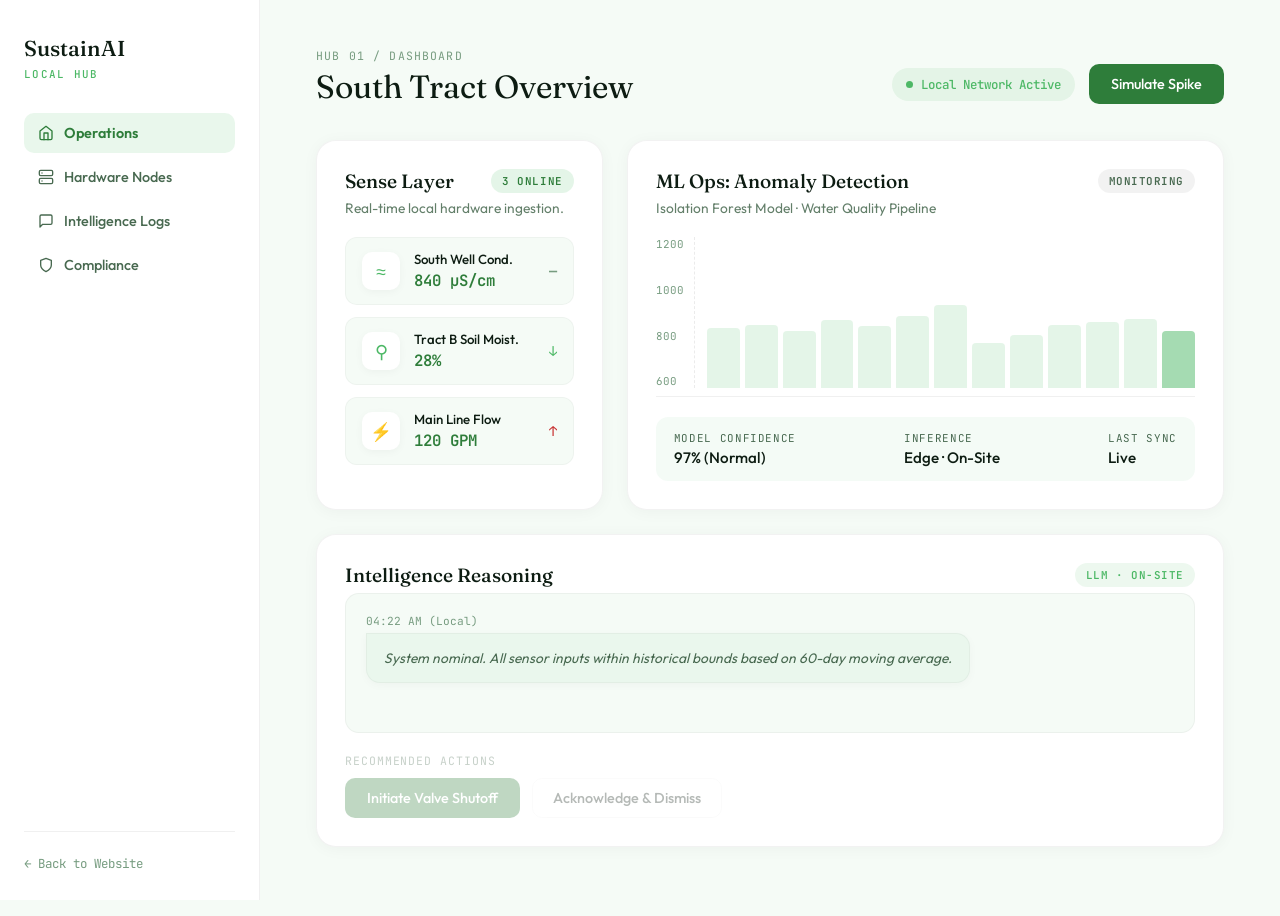
==== demo.html @ edc5fba8 "V2" ====
<!DOCTYPE html>
<html lang="en">
<head>
    <meta charset="UTF-8">
    <meta name="viewport" content="width=device-width, initial-scale=1.0">
    <title>SustainAI | Hub Dashboard Demo</title>
    <meta name="description" content="Interactive product demo of the SustainAI Local Hub — live sensor monitoring, ML anomaly detection, and on-site LLM reasoning.">
    <link rel="preconnect" href="https://fonts.googleapis.com">
    <link href="https://fonts.googleapis.com/css2?family=Fraunces:ital,opsz,wght@0,9..144,300;0,9..144,400;0,9..144,500;0,9..144,600;1,9..144,300;1,9..144,400&family=Outfit:wght@300;400;500;600&family=JetBrains+Mono:wght@400;500&display=swap" rel="stylesheet">
    <!-- DO NOT load styles.css — demo has its own complete stylesheet -->
    <link rel="stylesheet" href="/css/demo.css">
</head>
<body class="demo-body">

    <!-- ─── Fixed Sidebar ───────────────────────────────── -->
    <aside class="sidebar">
        <div class="sidebar-logo">
            SustainAI
            <span>Local Hub</span>
        </div>

        <!-- Use div, NOT nav — styles.css applies position:fixed to nav globally -->
        <div class="side-nav" id="sideNav">
            <a href="#" class="active" data-target="view-operations">
                <svg width="16" height="16" viewBox="0 0 24 24" fill="none" stroke="currentColor" stroke-width="2" stroke-linecap="round" stroke-linejoin="round"><path d="M3 9l9-7 9 7v11a2 2 0 0 1-2 2H5a2 2 0 0 1-2-2z"/><polyline points="9 22 9 12 15 12 15 22"/></svg>
                Operations
            </a>
            <a href="#" data-target="view-hardware">
                <svg width="16" height="16" viewBox="0 0 24 24" fill="none" stroke="currentColor" stroke-width="2" stroke-linecap="round" stroke-linejoin="round"><rect x="2" y="2" width="20" height="8" rx="2"/><rect x="2" y="14" width="20" height="8" rx="2"/><line x1="6" y1="6" x2="6.01" y2="6"/><line x1="6" y1="18" x2="6.01" y2="18"/></svg>
                Hardware Nodes
            </a>
            <a href="#" data-target="view-intelligence">
                <svg width="16" height="16" viewBox="0 0 24 24" fill="none" stroke="currentColor" stroke-width="2" stroke-linecap="round" stroke-linejoin="round"><path d="M21 15a2 2 0 0 1-2 2H7l-4 4V5a2 2 0 0 1 2-2h14a2 2 0 0 1 2 2z"/></svg>
                Intelligence Logs
            </a>
            <a href="#" data-target="view-compliance">
                <svg width="16" height="16" viewBox="0 0 24 24" fill="none" stroke="currentColor" stroke-width="2" stroke-linecap="round" stroke-linejoin="round"><path d="M12 22s8-4 8-10V5l-8-3-8 3v7c0 6 8 10 8 10z"/></svg>
                Compliance
            </a>
        </div>

        <div class="bot-nav">
            <a href="/index.html" class="return-btn">← Back to Website</a>
        </div>
    </aside>

    <!-- ─── Scrollable Main ──────────────────────────────── -->
    <main class="dash-main">

        <!-- ════ VIEW: Operations ════════════════════════ -->
        <div id="view-operations" class="view-panel active">
            <header class="dash-header">
                <div>
                    <div class="breadcrumb">Hub 01 / Dashboard</div>
                    <h1>South Tract Overview</h1>
                </div>
                <div class="header-actions">
                    <div class="net-status">
                        <div class="pulse-dot"></div>
                        Local Network Active
                    </div>
                    <button class="dbtn-primary" id="simAnomalyBtn">Simulate Spike</button>
                </div>
            </header>

            <div class="dash-grid">

                <!-- Sense Layer -->
                <div class="widget">
                    <div class="w-top">
                        <h3>Sense Layer</h3>
                        <div class="dbadge success">3 Online</div>
                    </div>
                    <p class="w-sub">Real-time local hardware ingestion.</p>
                    <div class="sensor-list">
                        <div class="sensor-item">
                            <div class="s-icon">≈</div>
                            <div class="s-info">
                                <div class="s-name">South Well Cond.</div>
                                <div class="s-val" id="cond-val">840 µS/cm</div>
                            </div>
                            <div class="s-trend neutral" id="cond-trend">—</div>
                        </div>
                        <div class="sensor-item">
                            <div class="s-icon">⚲</div>
                            <div class="s-info">
                                <div class="s-name">Tract B Soil Moist.</div>
                                <div class="s-val" id="soil-val">28%</div>
                            </div>
                            <div class="s-trend down">↓</div>
                        </div>
                        <div class="sensor-item">
                            <div class="s-icon">⚡</div>
                            <div class="s-info">
                                <div class="s-name">Main Line Flow</div>
                                <div class="s-val" id="flow-val">120 GPM</div>
                            </div>
                            <div class="s-trend up">↑</div>
                        </div>
                    </div>
                </div>

                <!-- ML Ops -->
                <div class="widget span-2">
                    <div class="w-top">
                        <h3>ML Ops: Anomaly Detection</h3>
                        <div class="dbadge" id="mlStatusBadge">Monitoring</div>
                    </div>
                    <p class="w-sub">Isolation Forest Model · Water Quality Pipeline</p>
                    <div class="chart-container">
                        <div class="chart-y">
                            <span>1200</span><span>1000</span><span>800</span><span>600</span>
                        </div>
                        <div class="chart-bars" id="barChart"></div>
                    </div>
                    <div class="ml-meta">
                        <div class="meta-item">
                            <span>Model Confidence</span>
                            <strong id="mlConf">97% (Normal)</strong>
                        </div>
                        <div class="meta-item">
                            <span>Inference</span>
                            <strong>Edge · On-Site</strong>
                        </div>
                        <div class="meta-item">
                            <span>Last Sync</span>
                            <strong>Live</strong>
                        </div>
                    </div>
                </div>

                <!-- LLM -->
                <div class="widget span-3 llm-widget">
                    <div class="w-top">
                        <h3>Intelligence Reasoning</h3>
                        <div class="dbadge llm-badge">LLM · On-Site</div>
                    </div>
                    <div class="llm-log" id="llmLog">
                        <div class="llm-msg system">
                            <div class="msg-ts">04:22 AM (Local)</div>
                            <div class="msg-body">System nominal. All sensor inputs within historical bounds based on 60-day moving average.</div>
                        </div>
                    </div>
                    <div id="llmActions" style="opacity:0.3;pointer-events:none;transition:opacity 0.4s;">
                        <div style="font-family:'JetBrains Mono',monospace;font-size:0.72rem;color:#486950;margin-bottom:10px;text-transform:uppercase;letter-spacing:0.08em;">Recommended Actions</div>
                        <div style="display:flex;gap:12px;flex-wrap:wrap;">
                            <button class="dbtn-primary" id="actProtocol">Initiate Valve Shutoff</button>
                            <button class="dbtn-secondary" id="actDismiss">Acknowledge &amp; Dismiss</button>
                        </div>
                    </div>
                </div>

            </div>
        </div>


        <!-- ════ VIEW: Hardware Nodes ════════════════════ -->
        <div id="view-hardware" class="view-panel">
            <header class="dash-header">
                <div>
                    <div class="breadcrumb">Hub 01 / Sense Layer</div>
                    <h1>Hardware Nodes</h1>
                </div>
                <div class="header-actions">
                    <div class="net-status"><div class="pulse-dot"></div>Edge Mesh Active</div>
                </div>
            </header>
            <div class="hw-grid">
                <div class="hw-card">
                    <div class="hw-card-top"><span>Node 1A</span><div class="dbadge success">Online</div></div>
                    <div class="hw-card-name">Main Line Flowmeter</div>
                    <div class="hw-card-model">SustainAI xT-900</div>
                    <div class="hw-card-bot"><span>🔋 84%</span><span>Ping: 12 ms</span></div>
                </div>
                <div class="hw-card">
                    <div class="hw-card-top"><span>Node 1B</span><div class="dbadge success">Online</div></div>
                    <div class="hw-card-name">South Well Conductivity</div>
                    <div class="hw-card-model">Generic RS-485 Probe</div>
                    <div class="hw-card-bot"><span>🔌 Wired</span><span>Ping: 14 ms</span></div>
                </div>
                <div class="hw-card">
                    <div class="hw-card-top"><span>Node 2A</span><div class="dbadge success">Online</div></div>
                    <div class="hw-card-name">Tract B Soil Array</div>
                    <div class="hw-card-model">SustainAI M-Series</div>
                    <div class="hw-card-bot"><span>🔋 92%</span><span>Ping: 45 ms</span></div>
                </div>
                <div class="hw-card" style="opacity:0.55;">
                    <div class="hw-card-top"><span>Node 4C</span><div class="dbadge danger">Offline</div></div>
                    <div class="hw-card-name">Tract C Moisture</div>
                    <div class="hw-card-model">SustainAI M-Series</div>
                    <div class="hw-card-bot"><span>🔋 —</span><span>Last: 2h ago</span></div>
                </div>
            </div>
        </div>


        <!-- ════ VIEW: Intelligence Logs ═════════════════ -->
        <div id="view-intelligence" class="view-panel">
            <header class="dash-header">
                <div>
                    <div class="breadcrumb">Hub 01 / AI Reasoning</div>
                    <h1>Intelligence Logs</h1>
                </div>
            </header>
            <div class="log-list">
                <div class="log-item alert">
                    <div>
                        <div class="log-meta">Today · 04:30 AM</div>
                        <div class="log-title" style="color:#c83232;">Conductivity Anomaly Detected</div>
                        <div class="log-desc">Auto-shutoff protocol requested. Pending operator acknowledgment.</div>
                    </div>
                    <button class="dbtn-secondary" style="white-space:nowrap;">View Trace</button>
                </div>
                <div class="log-item resolved">
                    <div>
                        <div class="log-meta">Yesterday · 14:12 PM</div>
                        <div class="log-title">LLM Query — Soil Nitrogen Levels</div>
                        <div class="log-desc">Operator 'J. Carter' requested N-status. Context retrieved in 0.8s.</div>
                    </div>
                    <button class="dbtn-secondary" style="white-space:nowrap;">View Trace</button>
                </div>
                <div class="log-item">
                    <div>
                        <div class="log-meta">Oct 12 · 09:00 AM</div>
                        <div class="log-title">Model Weights Updated</div>
                        <div class="log-desc">Local Isolation Forest retrained on 30 days of site-specific data.</div>
                    </div>
                </div>
            </div>
        </div>


        <!-- ════ VIEW: Compliance ═════════════════════════ -->
        <div id="view-compliance" class="view-panel">
            <header class="dash-header">
                <div>
                    <div class="breadcrumb">Hub 01 / Export</div>
                    <h1>Compliance Reports</h1>
                </div>
                <div class="header-actions">
                    <button class="dbtn-secondary">+ Generate Report</button>
                </div>
            </header>
            <div class="doc-grid">
                <div class="doc-card"><div class="doc-icon">📄</div><div class="doc-name">Water Q1 Audit</div><div class="doc-date">Mar 30, 2025</div></div>
                <div class="doc-card"><div class="doc-icon">📄</div><div class="doc-name">County Soil Log</div><div class="doc-date">Mar 15, 2025</div></div>
                <div class="doc-card"><div class="doc-icon">📄</div><div class="doc-name">Runoff Event Mar-12</div><div class="doc-date">Mar 13, 2025</div></div>
                <div class="doc-card"><div class="doc-icon">📄</div><div class="doc-name">Annual Hardware Audit</div><div class="doc-date">Jan 1, 2025</div></div>
                <div class="doc-card"><div class="doc-icon">📄</div><div class="doc-name">Fertilizer Runoff Q4</div><div class="doc-date">Dec 31, 2024</div></div>
            </div>
        </div>

    </main>

    <script src="/js/demo.js"></script>
</body>
</html>
---- css/demo.css ----
/* =========================================================
   SustainAI – Dashboard Demo  |  STANDALONE (no styles.css)
   Uses position:fixed sidebar + margin-left on main.
   All class names prefixed with "d" to avoid conflicts.
   ========================================================= */

/* ── Variables (self-contained) ─────────────────────────── */
:root {
    --d-bg:     #f5fbf6;
    --d-white:  #ffffff;
    --d-border: rgba(0,0,0,0.06);
    --d-text:   #0d1c12;
    --d-muted:  #486950;
    --d-light:  #779c80;
    --d-green:  #2e7d3a;
    --d-green2: #4db866;
    --d-green3: #3a7a4c;
    --d-tint:   rgba(77,184,102,0.10);
    --d-ff:     'Fraunces', Georgia, serif;
    --d-fs:     'Outfit', sans-serif;
    --d-fm:     'JetBrains Mono', monospace;
}

/* ── Reset (scoped to demo only) ────────────────────────── */
.demo-body *, .demo-body *::before, .demo-body *::after {
    box-sizing: border-box;
    margin: 0;
    padding: 0;
}

/* ── Body ───────────────────────────────────────────────── */
html.demo-html, .demo-body {
    background: var(--d-bg);
    font-family: var(--d-fs);
    color: var(--d-text);
    -webkit-font-smoothing: antialiased;
}

/* Override the global body noise texture from styles.css */
.demo-body::after { display: none !important; }

/* ── Layout ─────────────────────────────────────────────── */
.sidebar {
    position: fixed !important;
    top: 0 !important;
    left: 0 !important;
    width: 260px !important;
    height: 100vh !important;
    background: var(--d-white) !important;
    border-right: 1px solid var(--d-border) !important;
    display: flex !important;
    flex-direction: column !important;
    padding: 36px 24px 28px !important;
    z-index: 500 !important;
    overflow-y: auto !important;
    /* Counteract any styles.css that might touch aside */
    right: auto !important;
    bottom: auto !important;
}

.dash-main {
    margin-left: 260px;
    min-height: 100vh;
    padding: 40px 48px 60px;
    background: var(--d-bg);
}

/* ── Sidebar Logo ───────────────────────────────────────── */
.sidebar-logo {
    font-family: var(--d-ff);
    font-size: 1.35rem;
    font-weight: 500;
    color: var(--d-text);
    line-height: 1.2;
    flex-shrink: 0;
    margin-bottom: 32px;
}
.sidebar-logo span {
    display: block;
    font-family: var(--d-fm);
    font-size: 0.68rem;
    color: var(--d-green2);
    text-transform: uppercase;
    letter-spacing: 0.12em;
    margin-top: 6px;
}

/* ── Sidebar Nav (div, NOT nav — avoids styles.css global) ─ */
.side-nav {
    display: flex !important;
    flex-direction: column !important;
    gap: 4px !important;
    position: static !important;   /* Counteract any fixed/absolute from styles.css */
    width: auto !important;
    height: auto !important;
    background: transparent !important;
    border: none !important;
    padding: 0 !important;
    flex-shrink: 0;
}

.side-nav a {
    display: flex !important;
    align-items: center !important;
    gap: 10px !important;
    padding: 11px 14px !important;
    border-radius: 10px !important;
    text-decoration: none !important;
    font-size: 0.9rem !important;
    font-weight: 500 !important;
    color: var(--d-muted) !important;
    white-space: nowrap !important;
    transition: background 0.18s, color 0.18s !important;
    background: transparent !important;
    border: none !important;
    position: static !important;
    width: auto !important;
}
.side-nav a svg { flex-shrink: 0; stroke: currentColor; fill: none; }

.side-nav a:hover {
    background: var(--d-tint) !important;
    color: var(--d-green) !important;
}
.side-nav a.active {
    background: rgba(77,184,102,0.12) !important;
    color: var(--d-green) !important;
    font-weight: 600 !important;
}

/* ── Bottom Nav ─────────────────────────────────────────── */
.bot-nav {
    margin-top: auto;
    padding-top: 20px;
    border-top: 1px solid var(--d-border);
    flex-shrink: 0;
}
.return-btn {
    font-family: var(--d-fm);
    font-size: 0.78rem;
    color: var(--d-light);
    text-decoration: none;
    transition: color 0.2s;
}
.return-btn:hover { color: var(--d-text); }

/* ── Header ─────────────────────────────────────────────── */
.dash-header {
    display: flex;
    justify-content: space-between;
    align-items: flex-end;
    margin-bottom: 36px;
    flex-wrap: wrap;
    gap: 16px;
}
.breadcrumb {
    font-family: var(--d-fm);
    font-size: 0.72rem;
    color: var(--d-light);
    text-transform: uppercase;
    letter-spacing: 0.1em;
    margin-bottom: 6px;
}
.dash-header h1 {
    font-family: var(--d-ff);
    font-size: 2rem;
    color: var(--d-text);
    font-weight: 400;
    line-height: 1.1;
}
.header-actions {
    display: flex;
    align-items: center;
    gap: 14px;
    flex-wrap: wrap;
}
.net-status {
    display: flex;
    align-items: center;
    gap: 8px;
    font-family: var(--d-fm);
    font-size: 0.78rem;
    font-weight: 500;
    color: var(--d-green2);
    background: var(--d-tint);
    padding: 8px 14px;
    border-radius: 100px;
    white-space: nowrap;
}
.pulse-dot {
    width: 7px; height: 7px;
    background: var(--d-green2);
    border-radius: 50%;
    flex-shrink: 0;
    animation: dpulse 2s infinite;
}
@keyframes dpulse {
    0%  { box-shadow: 0 0 0 0   rgba(77,184,102,0.45); }
    70% { box-shadow: 0 0 0 7px rgba(77,184,102,0);    }
    100%{ box-shadow: 0 0 0 0   rgba(77,184,102,0);    }
}

/* ── Buttons (d-prefixed to avoid styles.css collision) ── */
.dbtn-primary {
    display: inline-flex; align-items: center; gap: 8px;
    padding: 11px 22px;
    background: var(--d-green);
    color: #fff;
    border: none; border-radius: 10px;
    font-family: var(--d-fs);
    font-size: 0.9rem; font-weight: 500;
    cursor: pointer;
    transition: background 0.2s, transform 0.15s;
    box-shadow: none;
    text-decoration: none;
}
.dbtn-primary:hover  { background: #265f30; transform: none; }
.dbtn-primary:disabled { opacity: 0.5; cursor: not-allowed; }

.dbtn-secondary {
    display: inline-flex; align-items: center; gap: 8px;
    padding: 10px 20px;
    background: transparent;
    color: var(--d-text);
    border: 1.5px solid var(--d-border);
    border-radius: 10px;
    font-family: var(--d-fs);
    font-size: 0.9rem; font-weight: 500;
    cursor: pointer;
    transition: border-color 0.2s, background 0.2s;
    box-shadow: none;
    text-decoration: none;
}
.dbtn-secondary:hover { border-color: var(--d-green); background: rgba(77,184,102,0.05); transform: none; }
.dbtn-secondary:disabled { opacity: 0.5; cursor: not-allowed; }

/* ── Badges (d-prefixed) ──────────────────────────────── */
.dbadge {
    font-family: var(--d-fm);
    font-size: 0.68rem; font-weight: 600;
    padding: 5px 11px; border-radius: 100px;
    text-transform: uppercase; letter-spacing: 0.05em;
    background: rgba(0,0,0,0.05); color: var(--d-muted);
}
.dbadge.success  { background: rgba(77,184,102,0.15); color: #2e7d3a; }
.dbadge.warning  { background: rgba(255,193,7,0.15);  color: #b38600; }
.dbadge.danger   { background: rgba(220,53,69,0.1);   color: #c83232; animation: dblink 1s infinite alternate; }
.dbadge.llm-badge{ background: rgba(77,184,102,0.1);  color: var(--d-green2); }
@keyframes dblink { from {opacity:1} to {opacity:0.5} }

/* ── View Panels ─────────────────────────────────────── */
.view-panel { display: none; }
.view-panel.active { display: block; animation: dfadeIn 0.28s ease forwards; }
@keyframes dfadeIn { from {opacity:0;transform:translateY(6px)} to {opacity:1;transform:none} }

/* ── Widget Grid ─────────────────────────────────────── */
.dash-grid {
    display: grid;
    grid-template-columns: repeat(3, 1fr);
    gap: 24px;
}
.span-2 { grid-column: span 2; }
.span-3 { grid-column: span 3; }

/* ── Widget Card ─────────────────────────────────────── */
.widget {
    background: var(--d-white);
    border: 1px solid rgba(0,0,0,0.05);
    border-radius: 20px;
    box-shadow: 0 2px 16px rgba(0,0,0,0.04);
    padding: 28px;
}
.w-top { display: flex; justify-content: space-between; align-items: center; margin-bottom: 6px; }
.w-top h3 { font-family: var(--d-ff); font-size: 1.2rem; color: var(--d-text); font-weight: 500; }
.w-sub { font-size: 0.86rem; color: var(--d-muted); margin-bottom: 20px; opacity: 0.85; }

/* ── Sensors ─────────────────────────────────────────── */
.sensor-list { display: flex; flex-direction: column; gap: 12px; }
.sensor-item {
    display: flex; align-items: center; gap: 14px;
    padding: 13px 16px; background: var(--d-bg);
    border-radius: 12px; border: 1px solid rgba(0,0,0,0.03);
}
.s-icon {
    width: 38px; height: 38px; background: #fff; border-radius: 10px;
    display: flex; align-items: center; justify-content: center;
    font-size: 1.1rem; color: var(--d-green2);
    box-shadow: 0 2px 8px rgba(0,0,0,0.04); flex-shrink: 0;
}
.s-info { flex-grow: 1; min-width: 0; }
.s-name { font-size: 0.83rem; font-weight: 500; color: var(--d-text); margin-bottom: 3px; }
.s-val  { font-family: var(--d-fm); font-size: 0.98rem; color: var(--d-green); font-weight: 600; transition: color 0.3s; }
.s-trend { font-family: var(--d-fm); font-size: 0.85rem; font-weight: 700; flex-shrink: 0; }
.s-trend.up      { color: #c83232; }
.s-trend.down    { color: var(--d-green2); }
.s-trend.neutral { color: var(--d-light); }

/* ── Chart ───────────────────────────────────────────── */
.chart-container {
    height: 160px; display: flex; align-items: flex-end; gap: 12px;
    margin-bottom: 20px; border-bottom: 1px solid rgba(0,0,0,0.06); padding-bottom: 8px;
}
.chart-y {
    display: flex; flex-direction: column; justify-content: space-between;
    height: 100%; font-family: var(--d-fm); font-size: 0.68rem;
    color: var(--d-light); padding-right: 10px; border-right: 1px dashed rgba(0,0,0,0.08); flex-shrink: 0;
}
.chart-bars { flex-grow: 1; display: flex; align-items: flex-end; justify-content: space-between; height: 100%; gap: 5px; }
.bar { flex: 1; background: rgba(77,184,102,0.15); border-radius: 4px 4px 0 0; min-height: 10%; transition: height 0.5s cubic-bezier(0.16,1,0.3,1), background 0.4s; }
.bar.recent { background: rgba(77,184,102,0.5); }
.bar.spike  { background: rgba(220,53,69,0.6); }

.ml-meta {
    display: flex; justify-content: space-between; flex-wrap: wrap; gap: 12px;
    background: rgba(77,184,102,0.06); padding: 14px 18px; border-radius: 12px;
}
.meta-item { display: flex; flex-direction: column; gap: 3px; }
.meta-item span   { font-family: var(--d-fm); font-size: 0.68rem; color: var(--d-muted); text-transform: uppercase; letter-spacing: 0.06em; }
.meta-item strong { font-size: 0.95rem; color: var(--d-text); font-weight: 500; transition: color 0.3s; }

/* ── LLM ─────────────────────────────────────────────── */
.llm-widget { display: flex; flex-direction: column; }
.llm-log {
    background: var(--d-bg); border-radius: 14px; padding: 20px;
    margin-bottom: 20px; min-height: 140px; max-height: 280px;
    border: 1px solid rgba(0,0,0,0.04);
    display: flex; flex-direction: column; gap: 14px; overflow-y: auto;
}
.llm-msg { align-self: flex-start; max-width: 80%; opacity: 0; animation: dfadeIn 0.4s forwards; }
.msg-ts  { font-family: var(--d-fm); font-size: 0.7rem; color: var(--d-light); margin-bottom: 5px; }
.msg-body {
    background: #fff; padding: 13px 17px;
    border-radius: 0 14px 14px 14px; font-size: 0.93rem;
    color: var(--d-text); line-height: 1.6;
    box-shadow: 0 2px 10px rgba(0,0,0,0.03); border: 1px solid rgba(0,0,0,0.04);
}
.llm-msg.system .msg-body { background: rgba(77,184,102,0.06); color: var(--d-muted); font-style: italic; font-size: 0.86rem; }
.llm-msg.alert  .msg-body { background: rgba(220,53,69,0.05); border-color: rgba(220,53,69,0.1); color: #c83232; font-weight: 500; }
.llm-msg.ai { align-self: flex-end; }
.llm-msg.ai .msg-ts   { text-align: right; }
.llm-msg.ai .msg-body { background: var(--d-green); color: #fff; border-radius: 14px 14px 0 14px; }
.cursor { display: inline-block; width: 7px; height: 14px; background: currentColor; vertical-align: middle; margin-left: 3px; animation: dblink 1s step-end infinite; }

/* ── Hardware Tab ────────────────────────────────────── */
.hw-grid { display: grid; grid-template-columns: repeat(auto-fill, minmax(220px,1fr)); gap: 20px; }
.hw-card { background: #fff; padding: 22px; border-radius: 16px; border: 1px solid rgba(0,0,0,0.05); box-shadow: 0 2px 12px rgba(0,0,0,0.03); }
.hw-card-top { display: flex; justify-content: space-between; align-items: center; margin-bottom: 10px; font-weight: 500; color: var(--d-light); font-size: 0.78rem; font-family: var(--d-fm); }
.hw-card-name { font-size: 0.95rem; color: var(--d-text); font-weight: 500; margin-bottom: 4px; }
.hw-card-model { font-size: 0.82rem; color: var(--d-muted); }
.hw-card-bot { display: flex; justify-content: space-between; font-family: var(--d-fm); font-size: 0.72rem; color: var(--d-light); margin-top: 16px; padding-top: 12px; border-top: 1px solid rgba(0,0,0,0.04); }

/* ── Logs Tab ────────────────────────────────────────── */
.log-list  { display: flex; flex-direction: column; gap: 12px; }
.log-item  { background: #fff; padding: 16px 20px; border-radius: 12px; border-left: 4px solid rgba(0,0,0,0.08); display: flex; justify-content: space-between; align-items: center; gap: 16px; box-shadow: 0 2px 8px rgba(0,0,0,0.03); }
.log-item.alert    { border-left-color: #c83232; }
.log-item.resolved { border-left-color: var(--d-green2); }
.log-meta  { font-family: var(--d-fm); font-size: 0.72rem; color: var(--d-light); margin-bottom: 5px; }
.log-title { font-weight: 500; color: var(--d-text); margin-bottom: 4px; font-size: 0.95rem; }
.log-desc  { font-size: 0.85rem; color: var(--d-muted); }

/* ── Compliance Tab ──────────────────────────────────── */
.doc-grid { display: grid; grid-template-columns: repeat(auto-fill, minmax(180px,1fr)); gap: 20px; }
.doc-card { display: flex; flex-direction: column; align-items: center; padding: 28px 20px; background: #fff; border: 1px solid rgba(0,0,0,0.05); border-radius: 16px; text-align: center; cursor: pointer; transition: transform 0.18s, box-shadow 0.18s; }
.doc-card:hover { transform: translateY(-4px); box-shadow: 0 8px 28px rgba(0,0,0,0.07); }
.doc-icon  { font-size: 2.2rem; margin-bottom: 14px; }
.doc-name  { font-weight: 500; font-size: 0.88rem; color: var(--d-text); margin-bottom: 6px; }
.doc-date  { font-family: var(--d-fm); font-size: 0.7rem; color: var(--d-light); }

/* ── Responsive ──────────────────────────────────────── */
@media (max-width: 960px) {
    .sidebar {
        position: relative !important;
        width: 100% !important;
        height: auto !important;
        flex-direction: row !important;
        align-items: center !important;
        flex-wrap: wrap !important;
        padding: 16px 20px !important;
        border-right: none !important;
        border-bottom: 1px solid var(--d-border) !important;
        gap: 8px !important;
    }
    .sidebar-logo { margin-bottom: 0; font-size: 1.1rem; }
    .side-nav { flex-direction: row !important; flex-wrap: wrap !important; }
    .side-nav a { padding: 8px 12px !important; font-size: 0.82rem !important; }
    .bot-nav { margin-top: 0; margin-left: auto; border-top: none; padding-top: 0; }
    .dash-main { margin-left: 0; padding: 24px 20px 40px; }
    .dash-grid { grid-template-columns: 1fr; }
    .span-2, .span-3 { grid-column: span 1; }
}
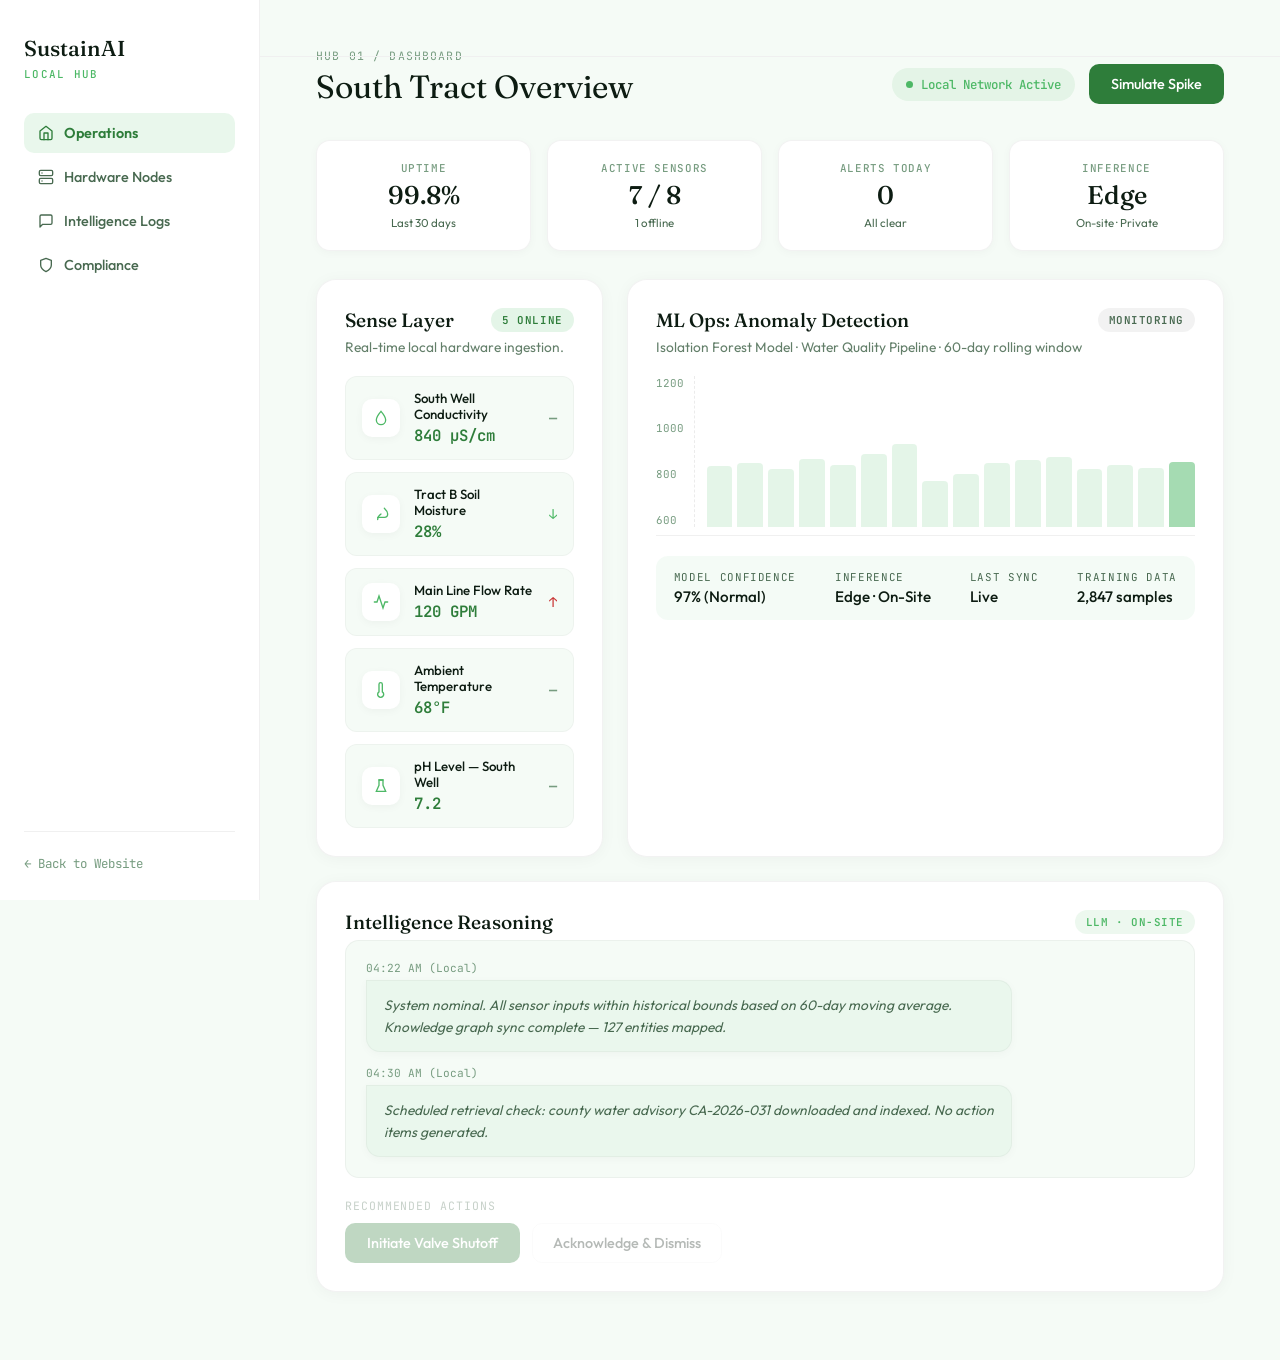
==== commit 1a138823: "V3" ====
--- a/demo.html
+++ b/demo.html
@@ -7,20 +7,18 @@
     <meta name="description" content="Interactive product demo of the SustainAI Local Hub — live sensor monitoring, ML anomaly detection, and on-site LLM reasoning.">
     <link rel="preconnect" href="https://fonts.googleapis.com">
     <link href="https://fonts.googleapis.com/css2?family=Fraunces:ital,opsz,wght@0,9..144,300;0,9..144,400;0,9..144,500;0,9..144,600;1,9..144,300;1,9..144,400&family=Outfit:wght@300;400;500;600&family=JetBrains+Mono:wght@400;500&display=swap" rel="stylesheet">
-    <!-- DO NOT load styles.css — demo has its own complete stylesheet -->
     <link rel="stylesheet" href="/css/demo.css">
 </head>
 <body class="demo-body">
 
-    <!-- ─── Fixed Sidebar ───────────────────────────────── -->
+    <!-- ─── Desktop Fixed Sidebar ─────────────────────── -->
     <aside class="sidebar">
         <div class="sidebar-logo">
             SustainAI
             <span>Local Hub</span>
         </div>
 
-        <!-- Use div, NOT nav — styles.css applies position:fixed to nav globally -->
-        <div class="side-nav" id="sideNav">
+        <div class="side-nav desktop-nav" id="desktopNav">
             <a href="#" class="active" data-target="view-operations">
                 <svg width="16" height="16" viewBox="0 0 24 24" fill="none" stroke="currentColor" stroke-width="2" stroke-linecap="round" stroke-linejoin="round"><path d="M3 9l9-7 9 7v11a2 2 0 0 1-2 2H5a2 2 0 0 1-2-2z"/><polyline points="9 22 9 12 15 12 15 22"/></svg>
                 Operations
@@ -39,10 +37,39 @@
             </a>
         </div>
 
-        <div class="bot-nav">
+        <div class="bot-nav desktop-back">
             <a href="/index.html" class="return-btn">← Back to Website</a>
         </div>
+
+        <button class="demo-menu-btn" id="demoMenuBtn" aria-label="Open menu">
+            <span></span><span></span><span></span>
+        </button>
     </aside>
+
+    <!-- ─── Mobile Nav Drawer ───────────── -->
+    <div class="demo-nav-drawer" id="demoNavDrawer">
+        <div class="side-nav" id="mobileNav">
+            <a href="#" class="active" data-target="view-operations">
+                <svg width="16" height="16" viewBox="0 0 24 24" fill="none" stroke="currentColor" stroke-width="2" stroke-linecap="round" stroke-linejoin="round"><path d="M3 9l9-7 9 7v11a2 2 0 0 1-2 2H5a2 2 0 0 1-2-2z"/><polyline points="9 22 9 12 15 12 15 22"/></svg>
+                Operations
+            </a>
+            <a href="#" data-target="view-hardware">
+                <svg width="16" height="16" viewBox="0 0 24 24" fill="none" stroke="currentColor" stroke-width="2" stroke-linecap="round" stroke-linejoin="round"><rect x="2" y="2" width="20" height="8" rx="2"/><rect x="2" y="14" width="20" height="8" rx="2"/><line x1="6" y1="6" x2="6.01" y2="6"/><line x1="6" y1="18" x2="6.01" y2="18"/></svg>
+                Hardware Nodes
+            </a>
+            <a href="#" data-target="view-intelligence">
+                <svg width="16" height="16" viewBox="0 0 24 24" fill="none" stroke="currentColor" stroke-width="2" stroke-linecap="round" stroke-linejoin="round"><path d="M21 15a2 2 0 0 1-2 2H7l-4 4V5a2 2 0 0 1 2-2h14a2 2 0 0 1 2 2z"/></svg>
+                Intelligence Logs
+            </a>
+            <a href="#" data-target="view-compliance">
+                <svg width="16" height="16" viewBox="0 0 24 24" fill="none" stroke="currentColor" stroke-width="2" stroke-linecap="round" stroke-linejoin="round"><path d="M12 22s8-4 8-10V5l-8-3-8 3v7c0 6 8 10 8 10z"/></svg>
+                Compliance
+            </a>
+        </div>
+        <div class="bot-nav" style="margin-top:24px;padding-top:20px;border-top:1px solid var(--d-border);width:100%;max-width:300px;text-align:center;">
+            <a href="/index.html" class="return-btn">← Back to Website</a>
+        </div>
+    </div>
 
     <!-- ─── Scrollable Main ──────────────────────────────── -->
     <main class="dash-main">
@@ -63,39 +90,79 @@
                 </div>
             </header>
 
+            <!-- System KPIs -->
+            <div class="kpi-row">
+                <div class="kpi-card">
+                    <div class="kpi-label">Uptime</div>
+                    <div class="kpi-value">99.8%</div>
+                    <div class="kpi-sub">Last 30 days</div>
+                </div>
+                <div class="kpi-card">
+                    <div class="kpi-label">Active Sensors</div>
+                    <div class="kpi-value" id="kpi-sensors">7 / 8</div>
+                    <div class="kpi-sub">1 offline</div>
+                </div>
+                <div class="kpi-card">
+                    <div class="kpi-label">Alerts Today</div>
+                    <div class="kpi-value" id="kpi-alerts">0</div>
+                    <div class="kpi-sub">All clear</div>
+                </div>
+                <div class="kpi-card">
+                    <div class="kpi-label">Inference</div>
+                    <div class="kpi-value">Edge</div>
+                    <div class="kpi-sub">On-site · Private</div>
+                </div>
+            </div>
+
             <div class="dash-grid">
 
                 <!-- Sense Layer -->
                 <div class="widget">
                     <div class="w-top">
                         <h3>Sense Layer</h3>
-                        <div class="dbadge success">3 Online</div>
+                        <div class="dbadge success">5 Online</div>
                     </div>
                     <p class="w-sub">Real-time local hardware ingestion.</p>
                     <div class="sensor-list">
                         <div class="sensor-item">
-                            <div class="s-icon">≈</div>
+                            <div class="s-icon"><svg width="16" height="16" viewBox="0 0 24 24" fill="none" stroke="var(--d-green2)" stroke-width="2" stroke-linecap="round"><path d="M12 2C12 2 5 10 5 15a7 7 0 0 0 14 0C19 10 12 2 12 2z"/></svg></div>
                             <div class="s-info">
-                                <div class="s-name">South Well Cond.</div>
+                                <div class="s-name">South Well Conductivity</div>
                                 <div class="s-val" id="cond-val">840 µS/cm</div>
                             </div>
                             <div class="s-trend neutral" id="cond-trend">—</div>
                         </div>
                         <div class="sensor-item">
-                            <div class="s-icon">⚲</div>
+                            <div class="s-icon"><svg width="16" height="16" viewBox="0 0 24 24" fill="none" stroke="var(--d-green2)" stroke-width="2" stroke-linecap="round"><path d="M7 20.2C7 17 9 14 12 12"/><path d="M17 3.3C17 3.3 22 8 22 12c0 3-2 5-5 5H7"/></svg></div>
                             <div class="s-info">
-                                <div class="s-name">Tract B Soil Moist.</div>
+                                <div class="s-name">Tract B Soil Moisture</div>
                                 <div class="s-val" id="soil-val">28%</div>
                             </div>
                             <div class="s-trend down">↓</div>
                         </div>
                         <div class="sensor-item">
-                            <div class="s-icon">⚡</div>
+                            <div class="s-icon"><svg width="16" height="16" viewBox="0 0 24 24" fill="none" stroke="var(--d-green2)" stroke-width="2" stroke-linecap="round"><path d="M2 12h4l3-9 6 18 3-9h4"/></svg></div>
                             <div class="s-info">
-                                <div class="s-name">Main Line Flow</div>
+                                <div class="s-name">Main Line Flow Rate</div>
                                 <div class="s-val" id="flow-val">120 GPM</div>
                             </div>
                             <div class="s-trend up">↑</div>
+                        </div>
+                        <div class="sensor-item">
+                            <div class="s-icon"><svg width="16" height="16" viewBox="0 0 24 24" fill="none" stroke="var(--d-green2)" stroke-width="2" stroke-linecap="round"><path d="M14 14.76V3.5a2.5 2.5 0 0 0-5 0v11.26a4.5 4.5 0 1 0 5 0z"/></svg></div>
+                            <div class="s-info">
+                                <div class="s-name">Ambient Temperature</div>
+                                <div class="s-val" id="temp-val">68°F</div>
+                            </div>
+                            <div class="s-trend neutral">—</div>
+                        </div>
+                        <div class="sensor-item">
+                            <div class="s-icon"><svg width="16" height="16" viewBox="0 0 24 24" fill="none" stroke="var(--d-green2)" stroke-width="2" stroke-linecap="round"><path d="M9 3h6v8l4 9H5l4-9V3z"/><line x1="9" y1="3" x2="15" y2="3"/></svg></div>
+                            <div class="s-info">
+                                <div class="s-name">pH Level — South Well</div>
+                                <div class="s-val" id="ph-val">7.2</div>
+                            </div>
+                            <div class="s-trend neutral">—</div>
                         </div>
                     </div>
                 </div>
@@ -106,7 +173,7 @@
                         <h3>ML Ops: Anomaly Detection</h3>
                         <div class="dbadge" id="mlStatusBadge">Monitoring</div>
                     </div>
-                    <p class="w-sub">Isolation Forest Model · Water Quality Pipeline</p>
+                    <p class="w-sub">Isolation Forest Model · Water Quality Pipeline · 60-day rolling window</p>
                     <div class="chart-container">
                         <div class="chart-y">
                             <span>1200</span><span>1000</span><span>800</span><span>600</span>
@@ -125,6 +192,10 @@
                         <div class="meta-item">
                             <span>Last Sync</span>
                             <strong>Live</strong>
+                        </div>
+                        <div class="meta-item">
+                            <span>Training Data</span>
+                            <strong>2,847 samples</strong>
                         </div>
                     </div>
                 </div>
@@ -138,7 +209,11 @@
                     <div class="llm-log" id="llmLog">
                         <div class="llm-msg system">
                             <div class="msg-ts">04:22 AM (Local)</div>
-                            <div class="msg-body">System nominal. All sensor inputs within historical bounds based on 60-day moving average.</div>
+                            <div class="msg-body">System nominal. All sensor inputs within historical bounds based on 60-day moving average. Knowledge graph sync complete — 127 entities mapped.</div>
+                        </div>
+                        <div class="llm-msg system">
+                            <div class="msg-ts">04:30 AM (Local)</div>
+                            <div class="msg-body">Scheduled retrieval check: county water advisory CA-2026-031 downloaded and indexed. No action items generated.</div>
                         </div>
                     </div>
                     <div id="llmActions" style="opacity:0.3;pointer-events:none;transition:opacity 0.4s;">
@@ -163,32 +238,82 @@
                 </div>
                 <div class="header-actions">
                     <div class="net-status"><div class="pulse-dot"></div>Edge Mesh Active</div>
+                    <button class="dbtn-secondary">Scan Network</button>
                 </div>
             </header>
+
+            <!-- Hardware summary stats -->
+            <div class="kpi-row">
+                <div class="kpi-card">
+                    <div class="kpi-label">Total Nodes</div>
+                    <div class="kpi-value">8</div>
+                    <div class="kpi-sub">Deployed</div>
+                </div>
+                <div class="kpi-card">
+                    <div class="kpi-label">Online</div>
+                    <div class="kpi-value" style="color:#2a5c38;">7</div>
+                    <div class="kpi-sub">87.5% uptime</div>
+                </div>
+                <div class="kpi-card">
+                    <div class="kpi-label">Avg Latency</div>
+                    <div class="kpi-value">23ms</div>
+                    <div class="kpi-sub">LoRa mesh</div>
+                </div>
+                <div class="kpi-card">
+                    <div class="kpi-label">Last Firmware</div>
+                    <div class="kpi-value">v2.4.1</div>
+                    <div class="kpi-sub">3 days ago</div>
+                </div>
+            </div>
+
             <div class="hw-grid">
                 <div class="hw-card">
                     <div class="hw-card-top"><span>Node 1A</span><div class="dbadge success">Online</div></div>
                     <div class="hw-card-name">Main Line Flowmeter</div>
-                    <div class="hw-card-model">SustainAI xT-900</div>
-                    <div class="hw-card-bot"><span>🔋 84%</span><span>Ping: 12 ms</span></div>
+                    <div class="hw-card-model">SustainAI xT-900 · LoRa</div>
+                    <div class="hw-card-bot"><span>BAT 84%</span><span>Ping: 12ms</span><span>Uptime: 47d</span></div>
                 </div>
                 <div class="hw-card">
                     <div class="hw-card-top"><span>Node 1B</span><div class="dbadge success">Online</div></div>
                     <div class="hw-card-name">South Well Conductivity</div>
-                    <div class="hw-card-model">Generic RS-485 Probe</div>
-                    <div class="hw-card-bot"><span>🔌 Wired</span><span>Ping: 14 ms</span></div>
+                    <div class="hw-card-model">Generic RS-485 Probe · Wired</div>
+                    <div class="hw-card-bot"><span>PWR Wired</span><span>Ping: 14ms</span><span>Uptime: 112d</span></div>
                 </div>
                 <div class="hw-card">
                     <div class="hw-card-top"><span>Node 2A</span><div class="dbadge success">Online</div></div>
                     <div class="hw-card-name">Tract B Soil Array</div>
-                    <div class="hw-card-model">SustainAI M-Series</div>
-                    <div class="hw-card-bot"><span>🔋 92%</span><span>Ping: 45 ms</span></div>
+                    <div class="hw-card-model">SustainAI M-Series · LoRa</div>
+                    <div class="hw-card-bot"><span>BAT 92%</span><span>Ping: 45ms</span><span>Uptime: 31d</span></div>
+                </div>
+                <div class="hw-card">
+                    <div class="hw-card-top"><span>Node 2B</span><div class="dbadge success">Online</div></div>
+                    <div class="hw-card-name">Tract B Soil N/P/K</div>
+                    <div class="hw-card-model">SustainAI M-Series · LoRa</div>
+                    <div class="hw-card-bot"><span>BAT 88%</span><span>Ping: 48ms</span><span>Uptime: 31d</span></div>
+                </div>
+                <div class="hw-card">
+                    <div class="hw-card-top"><span>Node 3A</span><div class="dbadge success">Online</div></div>
+                    <div class="hw-card-name">Weather Station — Central</div>
+                    <div class="hw-card-model">Davis Vantage Pro2 · WiFi</div>
+                    <div class="hw-card-bot"><span>PWR AC</span><span>Ping: 8ms</span><span>Uptime: 204d</span></div>
+                </div>
+                <div class="hw-card">
+                    <div class="hw-card-top"><span>Node 3B</span><div class="dbadge success">Online</div></div>
+                    <div class="hw-card-name">South Well pH Probe</div>
+                    <div class="hw-card-model">Atlas EZO-pH · RS-485</div>
+                    <div class="hw-card-bot"><span>PWR Wired</span><span>Ping: 16ms</span><span>Uptime: 89d</span></div>
+                </div>
+                <div class="hw-card">
+                    <div class="hw-card-top"><span>Node 4A</span><div class="dbadge success">Online</div></div>
+                    <div class="hw-card-name">Ambient Temp/Humidity</div>
+                    <div class="hw-card-model">SustainAI xT-900 · LoRa</div>
+                    <div class="hw-card-bot"><span>BAT 76%</span><span>Ping: 34ms</span><span>Uptime: 22d</span></div>
                 </div>
                 <div class="hw-card" style="opacity:0.55;">
                     <div class="hw-card-top"><span>Node 4C</span><div class="dbadge danger">Offline</div></div>
                     <div class="hw-card-name">Tract C Moisture</div>
-                    <div class="hw-card-model">SustainAI M-Series</div>
-                    <div class="hw-card-bot"><span>🔋 —</span><span>Last: 2h ago</span></div>
+                    <div class="hw-card-model">SustainAI M-Series · LoRa</div>
+                    <div class="hw-card-bot"><span>BAT —</span><span>Last: 2h ago</span><span>Check pending</span></div>
                 </div>
             </div>
         </div>
@@ -201,29 +326,109 @@
                     <div class="breadcrumb">Hub 01 / AI Reasoning</div>
                     <h1>Intelligence Logs</h1>
                 </div>
+                <div class="header-actions">
+                    <div class="net-status"><div class="pulse-dot"></div>LLM Active</div>
+                    <button class="dbtn-secondary">Export Logs</button>
+                </div>
             </header>
+
+            <!-- Log summary -->
+            <div class="kpi-row">
+                <div class="kpi-card">
+                    <div class="kpi-label">Total Queries</div>
+                    <div class="kpi-value">1,247</div>
+                    <div class="kpi-sub">Last 30 days</div>
+                </div>
+                <div class="kpi-card">
+                    <div class="kpi-label">Avg Response</div>
+                    <div class="kpi-value">4.2s</div>
+                    <div class="kpi-sub">On-site LLM</div>
+                </div>
+                <div class="kpi-card">
+                    <div class="kpi-label">Anomalies</div>
+                    <div class="kpi-value">3</div>
+                    <div class="kpi-sub">Auto-detected</div>
+                </div>
+                <div class="kpi-card">
+                    <div class="kpi-label">Knowledge Base</div>
+                    <div class="kpi-value">5,127</div>
+                    <div class="kpi-sub">Documents indexed</div>
+                </div>
+            </div>
+
             <div class="log-list">
                 <div class="log-item alert">
                     <div>
-                        <div class="log-meta">Today · 04:30 AM</div>
-                        <div class="log-title" style="color:#c83232;">Conductivity Anomaly Detected</div>
-                        <div class="log-desc">Auto-shutoff protocol requested. Pending operator acknowledgment.</div>
+                        <div class="log-meta">Today · 04:30 AM · <span class="log-sev critical">CRITICAL</span></div>
+                        <div class="log-title" style="color:#c83232;">Conductivity Anomaly — South Well</div>
+                        <div class="log-desc">Isolation Forest flagged 1180 µS/cm reading (threshold: 900). Auto-shutoff protocol requested. Pending operator acknowledgment.</div>
                     </div>
                     <button class="dbtn-secondary" style="white-space:nowrap;">View Trace</button>
                 </div>
+                <div class="log-item alert">
+                    <div>
+                        <div class="log-meta">Today · 04:28 AM · <span class="log-sev warning">WARNING</span></div>
+                        <div class="log-title" style="color:#b8860b;">Soil Moisture Dropping — Tract B</div>
+                        <div class="log-desc">Moisture at 24%, below 28% threshold. Correlated with 1.2in precipitation runoff creating surface saturation but subsurface drying.</div>
+                    </div>
+                    <button class="dbtn-secondary" style="white-space:nowrap;">View Trace</button>
+                </div>
                 <div class="log-item resolved">
                     <div>
-                        <div class="log-meta">Yesterday · 14:12 PM</div>
+                        <div class="log-meta">Yesterday · 14:12 PM · <span class="log-sev info">INFO</span></div>
                         <div class="log-title">LLM Query — Soil Nitrogen Levels</div>
-                        <div class="log-desc">Operator 'J. Carter' requested N-status. Context retrieved in 0.8s.</div>
+                        <div class="log-desc">Operator 'J. Carter' asked: "What are N levels across Tract B?" Context retrieved in 0.8s from 12 local documents. Response grounded with 3 citations.</div>
                     </div>
                     <button class="dbtn-secondary" style="white-space:nowrap;">View Trace</button>
                 </div>
+                <div class="log-item resolved">
+                    <div>
+                        <div class="log-meta">Yesterday · 09:44 AM · <span class="log-sev info">INFO</span></div>
+                        <div class="log-title">LLM Query — Fertilizer Application Window</div>
+                        <div class="log-desc">Operator 'M. Torres' asked: "Can I apply 28-0-0 before rain?" LLM cross-referenced weather forecast + soil saturation. Advised 48hr delay.</div>
+                    </div>
+                    <button class="dbtn-secondary" style="white-space:nowrap;">View Trace</button>
+                </div>
                 <div class="log-item">
                     <div>
-                        <div class="log-meta">Oct 12 · 09:00 AM</div>
+                        <div class="log-meta">2 days ago · 16:30 PM · <span class="log-sev info">INFO</span></div>
+                        <div class="log-title">County Advisory Indexed</div>
+                        <div class="log-desc">Advisory CA-2026-031 (Water Quality Update) automatically downloaded and indexed into the knowledge graph. 14 new regulatory entities mapped.</div>
+                    </div>
+                </div>
+                <div class="log-item">
+                    <div>
+                        <div class="log-meta">3 days ago · 06:15 AM · <span class="log-sev warning">WARNING</span></div>
+                        <div class="log-title">pH Drift Detected — South Well</div>
+                        <div class="log-desc">pH dropped from 7.4 to 6.8 over 12 hours. Model flagged as within seasonal variance. No action required — logged for trend analysis.</div>
+                    </div>
+                </div>
+                <div class="log-item resolved">
+                    <div>
+                        <div class="log-meta">4 days ago · 11:20 AM · <span class="log-sev info">INFO</span></div>
+                        <div class="log-title">LLM Query — Compliance Deadline Check</div>
+                        <div class="log-desc">Operator 'J. Carter' asked: "When is our next water quality filing?" Retrieved filing schedule from indexed county docs. Due: April 15, 2026.</div>
+                    </div>
+                </div>
+                <div class="log-item">
+                    <div>
+                        <div class="log-meta">5 days ago · 09:00 AM · <span class="log-sev info">INFO</span></div>
                         <div class="log-title">Model Weights Updated</div>
-                        <div class="log-desc">Local Isolation Forest retrained on 30 days of site-specific data.</div>
+                        <div class="log-desc">Local Isolation Forest retrained on 2,847 samples (60-day site-specific window). Precision: 98.2%, Recall: 96.7%.</div>
+                    </div>
+                </div>
+                <div class="log-item resolved">
+                    <div>
+                        <div class="log-meta">1 week ago · 07:45 AM · <span class="log-sev warning">WARNING</span></div>
+                        <div class="log-title">Flow Anomaly — Main Line</div>
+                        <div class="log-desc">Flow rate spiked to 185 GPM (normal: 110-130). Resolved: irrigation valve left open by field crew. Operator acknowledged within 12 min.</div>
+                    </div>
+                </div>
+                <div class="log-item">
+                    <div>
+                        <div class="log-meta">2 weeks ago · 14:00 PM · <span class="log-sev info">INFO</span></div>
+                        <div class="log-title">Knowledge Graph Expansion</div>
+                        <div class="log-desc">Added 342 entities from new USDA soil survey data (Johnston County). Graph now contains 4,892 total entities across 127 document sources.</div>
                     </div>
                 </div>
             </div>
@@ -238,15 +443,44 @@
                     <h1>Compliance Reports</h1>
                 </div>
                 <div class="header-actions">
-                    <button class="dbtn-secondary">+ Generate Report</button>
+                    <button class="dbtn-primary">+ Generate Report</button>
+                    <button class="dbtn-secondary">Export All</button>
                 </div>
             </header>
+
+            <!-- Compliance summary -->
+            <div class="kpi-row">
+                <div class="kpi-card">
+                    <div class="kpi-label">Reports Filed</div>
+                    <div class="kpi-value">14</div>
+                    <div class="kpi-sub">This year</div>
+                </div>
+                <div class="kpi-card">
+                    <div class="kpi-label">Next Deadline</div>
+                    <div class="kpi-value">Apr 15</div>
+                    <div class="kpi-sub">Water Q2 filing</div>
+                </div>
+                <div class="kpi-card">
+                    <div class="kpi-label">Auto-Generated</div>
+                    <div class="kpi-value">9</div>
+                    <div class="kpi-sub">From sensor data</div>
+                </div>
+                <div class="kpi-card">
+                    <div class="kpi-label">Compliance Score</div>
+                    <div class="kpi-value" style="color:#2a5c38;">100%</div>
+                    <div class="kpi-sub">All filings on time</div>
+                </div>
+            </div>
+
             <div class="doc-grid">
-                <div class="doc-card"><div class="doc-icon">📄</div><div class="doc-name">Water Q1 Audit</div><div class="doc-date">Mar 30, 2025</div></div>
-                <div class="doc-card"><div class="doc-icon">📄</div><div class="doc-name">County Soil Log</div><div class="doc-date">Mar 15, 2025</div></div>
-                <div class="doc-card"><div class="doc-icon">📄</div><div class="doc-name">Runoff Event Mar-12</div><div class="doc-date">Mar 13, 2025</div></div>
-                <div class="doc-card"><div class="doc-icon">📄</div><div class="doc-name">Annual Hardware Audit</div><div class="doc-date">Jan 1, 2025</div></div>
-                <div class="doc-card"><div class="doc-icon">📄</div><div class="doc-name">Fertilizer Runoff Q4</div><div class="doc-date">Dec 31, 2024</div></div>
+                <div class="doc-card"><div class="doc-icon"><svg width="24" height="24" viewBox="0 0 24 24" fill="none" stroke="var(--d-green3)" stroke-width="1.5" stroke-linecap="round"><path d="M14 2H6a2 2 0 0 0-2 2v16a2 2 0 0 0 2 2h12a2 2 0 0 0 2-2V8z"/><polyline points="14 2 14 8 20 8"/></svg></div><div class="doc-name">Water Q1 2026 Audit</div><div class="doc-date">Mar 30, 2026</div><div class="dbadge success" style="font-size:0.65rem;">Filed</div></div>
+                <div class="doc-card"><div class="doc-icon"><svg width="24" height="24" viewBox="0 0 24 24" fill="none" stroke="var(--d-green3)" stroke-width="1.5" stroke-linecap="round"><path d="M14 2H6a2 2 0 0 0-2 2v16a2 2 0 0 0 2 2h12a2 2 0 0 0 2-2V8z"/><polyline points="14 2 14 8 20 8"/></svg></div><div class="doc-name">County Soil Log — Tract B</div><div class="doc-date">Mar 15, 2026</div><div class="dbadge success" style="font-size:0.65rem;">Filed</div></div>
+                <div class="doc-card"><div class="doc-icon"><svg width="24" height="24" viewBox="0 0 24 24" fill="none" stroke="var(--d-green3)" stroke-width="1.5" stroke-linecap="round"><path d="M14 2H6a2 2 0 0 0-2 2v16a2 2 0 0 0 2 2h12a2 2 0 0 0 2-2V8z"/><polyline points="14 2 14 8 20 8"/></svg></div><div class="doc-name">Runoff Event Report — Mar 12</div><div class="doc-date">Mar 13, 2026</div><div class="dbadge success" style="font-size:0.65rem;">Filed</div></div>
+                <div class="doc-card"><div class="doc-icon"><svg width="24" height="24" viewBox="0 0 24 24" fill="none" stroke="var(--d-green3)" stroke-width="1.5" stroke-linecap="round"><rect x="3" y="3" width="18" height="18" rx="2"/><line x1="8" y1="17" x2="8" y2="11"/><line x1="12" y1="17" x2="12" y2="7"/><line x1="16" y1="17" x2="16" y2="13"/></svg></div><div class="doc-name">Nutrient Balance Analysis</div><div class="doc-date">Feb 28, 2026</div><div class="dbadge success" style="font-size:0.65rem;">Filed</div></div>
+                <div class="doc-card"><div class="doc-icon"><svg width="24" height="24" viewBox="0 0 24 24" fill="none" stroke="var(--d-green3)" stroke-width="1.5" stroke-linecap="round"><path d="M9 3h6v8l4 9H5l4-9V3z"/><line x1="9" y1="3" x2="15" y2="3"/></svg></div><div class="doc-name">pH Trend Report — South Well</div><div class="doc-date">Feb 15, 2026</div><div class="dbadge success" style="font-size:0.65rem;">Filed</div></div>
+                <div class="doc-card"><div class="doc-icon"><svg width="24" height="24" viewBox="0 0 24 24" fill="none" stroke="var(--d-green3)" stroke-width="1.5" stroke-linecap="round"><path d="M14 2H6a2 2 0 0 0-2 2v16a2 2 0 0 0 2 2h12a2 2 0 0 0 2-2V8z"/><polyline points="14 2 14 8 20 8"/></svg></div><div class="doc-name">Annual Hardware Calibration</div><div class="doc-date">Jan 15, 2026</div><div class="dbadge success" style="font-size:0.65rem;">Filed</div></div>
+                <div class="doc-card"><div class="doc-icon"><svg width="24" height="24" viewBox="0 0 24 24" fill="none" stroke="var(--d-green3)" stroke-width="1.5" stroke-linecap="round"><path d="M14 2H6a2 2 0 0 0-2 2v16a2 2 0 0 0 2 2h12a2 2 0 0 0 2-2V8z"/><polyline points="14 2 14 8 20 8"/></svg></div><div class="doc-name">Water Annual Summary 2025</div><div class="doc-date">Jan 1, 2026</div><div class="dbadge success" style="font-size:0.65rem;">Filed</div></div>
+                <div class="doc-card"><div class="doc-icon"><svg width="24" height="24" viewBox="0 0 24 24" fill="none" stroke="var(--d-green3)" stroke-width="1.5" stroke-linecap="round"><path d="M14 2H6a2 2 0 0 0-2 2v16a2 2 0 0 0 2 2h12a2 2 0 0 0 2-2V8z"/><polyline points="14 2 14 8 20 8"/></svg></div><div class="doc-name">Fertilizer Runoff Q4 2025</div><div class="doc-date">Dec 31, 2025</div><div class="dbadge success" style="font-size:0.65rem;">Filed</div></div>
             </div>
         </div>
 
--- a/css/demo.css
+++ b/css/demo.css
@@ -144,6 +144,32 @@
 }
 .return-btn:hover { color: var(--d-text); }
 
+/* ── Mobile hamburger (hidden on desktop) ───────────────── */
+.demo-menu-btn { display: none; }
+
+/* ── Mobile nav drawer (slide-down panel, NOT full-screen) ── */
+.demo-nav-drawer {
+    position: fixed;
+    top: 56px; left: 0; right: 0;
+    max-height: 0;
+    overflow: hidden;
+    display: flex;
+    flex-direction: column;
+    align-items: stretch;
+    gap: 0;
+    padding: 0;
+    background: #fff;
+    border-bottom: 1px solid var(--d-border);
+    box-shadow: 0 16px 48px rgba(0,0,0,0.08);
+    z-index: 499;
+    transition: max-height 0.35s cubic-bezier(0.4,0,0.2,1), padding 0.35s cubic-bezier(0.4,0,0.2,1);
+}
+.demo-nav-drawer.open {
+    max-height: 70vh;
+    padding: 12px 0 16px;
+    overflow-y: auto;
+}
+
 /* ── Header ─────────────────────────────────────────────── */
 .dash-header {
     display: flex;
@@ -364,27 +390,181 @@
 .doc-card:hover { transform: translateY(-4px); box-shadow: 0 8px 28px rgba(0,0,0,0.07); }
 .doc-icon  { font-size: 2.2rem; margin-bottom: 14px; }
 .doc-name  { font-weight: 500; font-size: 0.88rem; color: var(--d-text); margin-bottom: 6px; }
-.doc-date  { font-family: var(--d-fm); font-size: 0.7rem; color: var(--d-light); }
+.doc-date  { font-family: var(--d-fm); font-size: 0.7rem; color: var(--d-light); margin-bottom: 8px; }
+
+/* ── KPI Stats Row ──────────────────────────────────── */
+.kpi-row {
+    display: grid;
+    grid-template-columns: repeat(4, 1fr);
+    gap: 16px;
+    margin-bottom: 28px;
+}
+.kpi-card {
+    background: #fff;
+    padding: 20px;
+    border-radius: 14px;
+    border: 1px solid rgba(0,0,0,0.05);
+    box-shadow: 0 2px 10px rgba(0,0,0,0.03);
+    text-align: center;
+}
+.kpi-label {
+    font-family: var(--d-fm);
+    font-size: 0.68rem;
+    font-weight: 500;
+    color: var(--d-light);
+    text-transform: uppercase;
+    letter-spacing: 0.06em;
+    margin-bottom: 8px;
+}
+.kpi-value {
+    font-family: var(--d-ff);
+    font-size: 1.6rem;
+    font-weight: 500;
+    color: var(--d-text);
+    line-height: 1;
+    margin-bottom: 6px;
+}
+.kpi-sub {
+    font-size: 0.72rem;
+    color: var(--d-muted);
+    font-weight: 400;
+}
+
+/* ── Log Severity Badges ────────────────────────────── */
+.log-sev {
+    display: inline-block;
+    font-family: var(--d-fm);
+    font-size: 0.6rem;
+    font-weight: 600;
+    letter-spacing: 0.06em;
+    padding: 2px 8px;
+    border-radius: 6px;
+    vertical-align: middle;
+    margin-left: 4px;
+}
+.log-sev.critical { background: rgba(220,53,69,0.1); color: #c83232; }
+.log-sev.warning  { background: rgba(184,134,11,0.1); color: #8b6914; }
+.log-sev.info     { background: rgba(77,184,102,0.1); color: #2e7d3a; }
 
 /* ── Responsive ──────────────────────────────────────── */
-@media (max-width: 960px) {
+/* ── Demo Mobile (≤768px) ───────────────────────────────────────── */
+@media (max-width: 768px) {
+
+    /* Sidebar becomes fixed top bar */
     .sidebar {
-        position: relative !important;
+        position: fixed !important;
+        top: 0 !important; left: 0 !important; right: 0 !important;
         width: 100% !important;
-        height: auto !important;
+        height: 56px !important;
         flex-direction: row !important;
         align-items: center !important;
-        flex-wrap: wrap !important;
-        padding: 16px 20px !important;
+        padding: 0 16px !important;
         border-right: none !important;
         border-bottom: 1px solid var(--d-border) !important;
-        gap: 8px !important;
-    }
-    .sidebar-logo { margin-bottom: 0; font-size: 1.1rem; }
-    .side-nav { flex-direction: row !important; flex-wrap: wrap !important; }
-    .side-nav a { padding: 8px 12px !important; font-size: 0.82rem !important; }
-    .bot-nav { margin-top: 0; margin-left: auto; border-top: none; padding-top: 0; }
-    .dash-main { margin-left: 0; padding: 24px 20px 40px; }
-    .dash-grid { grid-template-columns: 1fr; }
-    .span-2, .span-3 { grid-column: span 1; }
-}
+        z-index: 500 !important;
+        overflow: visible !important;
+        gap: 0 !important;
+    }
+
+    .sidebar-logo {
+        margin-bottom: 0 !important;
+        font-size: 1.05rem !important;
+        flex: 1;
+    }
+    .sidebar-logo span { display: none !important; }
+
+    /* Hide desktop nav + back link from the top bar */
+    .desktop-nav  { display: none !important; }
+    .desktop-back { display: none !important; }
+
+    /* Show hamburger */
+    .demo-menu-btn {
+        display: flex !important;
+        flex-direction: column;
+        justify-content: center;
+        align-items: center;
+        gap: 5px;
+        width: 40px; height: 40px;
+        background: none; border: none;
+        cursor: pointer; padding: 8px;
+        border-radius: 8px;
+        flex-shrink: 0;
+    }
+    .demo-menu-btn span {
+        display: block;
+        width: 20px; height: 2px;
+        background: var(--d-text);
+        border-radius: 2px;
+        transition: transform 0.25s, opacity 0.25s;
+    }
+    .demo-menu-btn.open span:nth-child(1) { transform: rotate(45deg) translate(5px, 5px); }
+    .demo-menu-btn.open span:nth-child(2) { opacity: 0; }
+    .demo-menu-btn.open span:nth-child(3) { transform: rotate(-45deg) translate(5px, -5px); }
+
+    /* Mobile drawer nav link styling */
+    .demo-nav-drawer .side-nav {
+        width: 100%;
+        align-items: stretch;
+        gap: 0 !important;
+    }
+    .demo-nav-drawer .side-nav a {
+        width: 100% !important;
+        max-width: none !important;
+        padding: 14px 24px !important;
+        font-size: 1.05rem !important;
+        font-weight: 500 !important;
+        text-align: center;
+        justify-content: center;
+        border-radius: 0 !important;
+        color: var(--d-text) !important;
+    }
+    .demo-nav-drawer .side-nav a:hover {
+        background: rgba(77,184,102,0.06) !important;
+    }
+    .demo-nav-drawer .side-nav a.active {
+        background: rgba(77,184,102,0.1) !important;
+        color: var(--d-green) !important;
+    }
+    /* Back link — separator + green */
+    .demo-nav-drawer .bot-nav {
+        width: 100%;
+        text-align: center;
+        padding: 12px 24px 4px !important;
+        margin-top: 4px !important;
+        border-top: 1px solid var(--d-border) !important;
+    }
+    .demo-nav-drawer .bot-nav .return-btn {
+        font-size: 0.9rem !important;
+        color: var(--d-green) !important;
+    }
+
+    /* Main content shifts down below top bar */
+    .dash-main {
+        margin-left: 0 !important;
+        padding: 76px 16px 40px !important;
+    }
+
+    .dash-header { flex-direction: column; align-items: flex-start; gap: 12px; margin-bottom: 20px; }
+    .dash-header h1 { font-size: 1.5rem; }
+    .header-actions { width: 100%; flex-wrap: wrap; gap: 8px; }
+    .net-status { font-size: 0.72rem; }
+
+    .dash-grid { grid-template-columns: 1fr !important; gap: 16px; }
+    .span-2, .span-3 { grid-column: span 1 !important; }
+
+    .kpi-row { grid-template-columns: 1fr 1fr; gap: 10px; margin-bottom: 20px; }
+    .kpi-value { font-size: 1.3rem; }
+
+    .widget { padding: 20px; }
+    .llm-log { max-height: 300px; }
+    .hw-grid { grid-template-columns: 1fr 1fr; gap: 12px; }
+    .hw-card { padding: 16px; }
+    .log-item { flex-direction: column; align-items: flex-start; gap: 10px; }
+    .doc-grid { grid-template-columns: 1fr 1fr; gap: 12px; }
+}
+
+@media (max-width: 420px) {
+    .hw-grid  { grid-template-columns: 1fr; }
+    .doc-grid { grid-template-columns: 1fr; }
+}
+
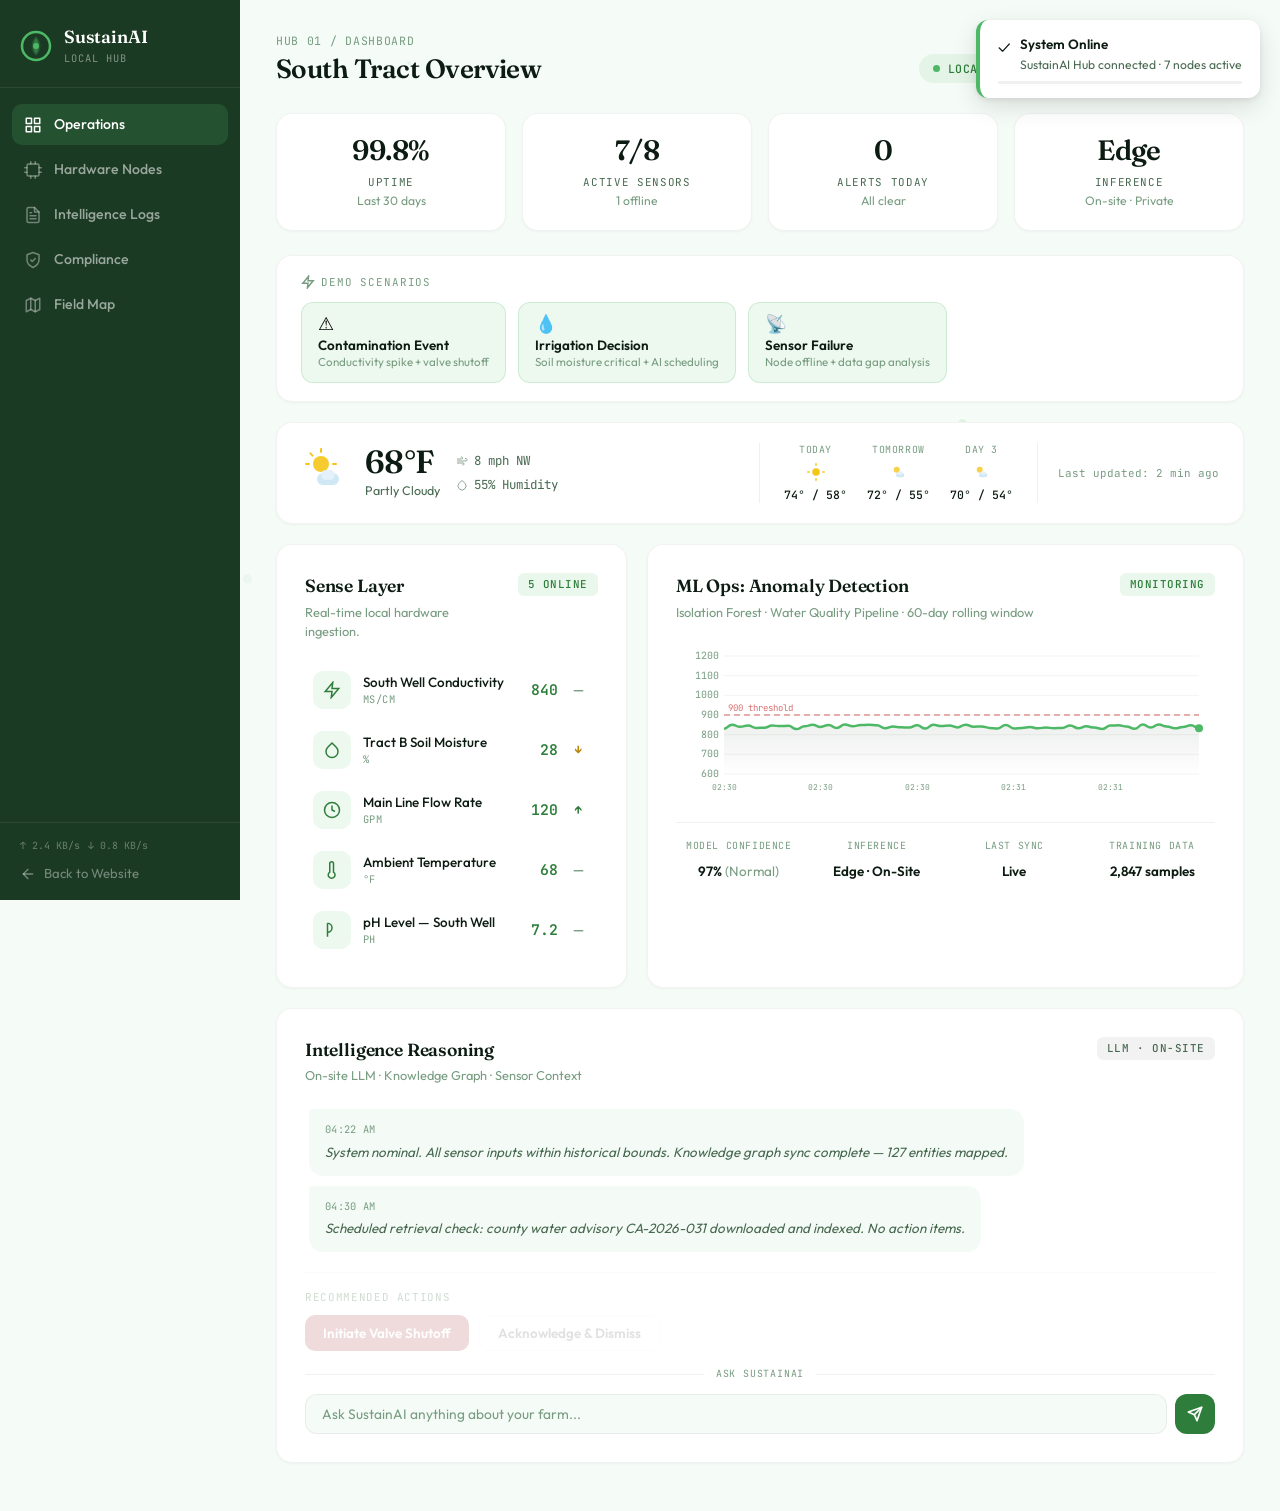
==== commit 471ab788: "Latest version of site" ====
--- a/demo.html
+++ b/demo.html
@@ -1,491 +1,984 @@
 <!DOCTYPE html>
 <html lang="en">
 <head>
-    <meta charset="UTF-8">
-    <meta name="viewport" content="width=device-width, initial-scale=1.0">
-    <title>SustainAI | Hub Dashboard Demo</title>
-    <meta name="description" content="Interactive product demo of the SustainAI Local Hub — live sensor monitoring, ML anomaly detection, and on-site LLM reasoning.">
-    <link rel="preconnect" href="https://fonts.googleapis.com">
-    <link href="https://fonts.googleapis.com/css2?family=Fraunces:ital,opsz,wght@0,9..144,300;0,9..144,400;0,9..144,500;0,9..144,600;1,9..144,300;1,9..144,400&family=Outfit:wght@300;400;500;600&family=JetBrains+Mono:wght@400;500&display=swap" rel="stylesheet">
-    <link rel="stylesheet" href="/css/demo.css">
+  <meta charset="UTF-8">
+  <meta name="viewport" content="width=device-width, initial-scale=1.0">
+  <title>SustainAI Local Hub — Demo Dashboard</title>
+  <link rel="preconnect" href="https://fonts.googleapis.com">
+  <link rel="preconnect" href="https://fonts.gstatic.com" crossorigin>
+  <link href="https://fonts.googleapis.com/css2?family=Fraunces:ital,opsz,wght@0,9..144,300;0,9..144,400;0,9..144,500;0,9..144,600;0,9..144,700;1,9..144,400&family=JetBrains+Mono:wght@400;500;600&family=Outfit:wght@300;400;500;600;700&display=swap" rel="stylesheet">
+  <link rel="stylesheet" href="./css/demo.css">
 </head>
-<body class="demo-body">
-
-    <!-- ─── Desktop Fixed Sidebar ─────────────────────── -->
-    <aside class="sidebar">
-        <div class="sidebar-logo">
-            SustainAI
-            <span>Local Hub</span>
-        </div>
-
-        <div class="side-nav desktop-nav" id="desktopNav">
-            <a href="#" class="active" data-target="view-operations">
-                <svg width="16" height="16" viewBox="0 0 24 24" fill="none" stroke="currentColor" stroke-width="2" stroke-linecap="round" stroke-linejoin="round"><path d="M3 9l9-7 9 7v11a2 2 0 0 1-2 2H5a2 2 0 0 1-2-2z"/><polyline points="9 22 9 12 15 12 15 22"/></svg>
-                Operations
-            </a>
-            <a href="#" data-target="view-hardware">
-                <svg width="16" height="16" viewBox="0 0 24 24" fill="none" stroke="currentColor" stroke-width="2" stroke-linecap="round" stroke-linejoin="round"><rect x="2" y="2" width="20" height="8" rx="2"/><rect x="2" y="14" width="20" height="8" rx="2"/><line x1="6" y1="6" x2="6.01" y2="6"/><line x1="6" y1="18" x2="6.01" y2="18"/></svg>
-                Hardware Nodes
-            </a>
-            <a href="#" data-target="view-intelligence">
-                <svg width="16" height="16" viewBox="0 0 24 24" fill="none" stroke="currentColor" stroke-width="2" stroke-linecap="round" stroke-linejoin="round"><path d="M21 15a2 2 0 0 1-2 2H7l-4 4V5a2 2 0 0 1 2-2h14a2 2 0 0 1 2 2z"/></svg>
-                Intelligence Logs
-            </a>
-            <a href="#" data-target="view-compliance">
-                <svg width="16" height="16" viewBox="0 0 24 24" fill="none" stroke="currentColor" stroke-width="2" stroke-linecap="round" stroke-linejoin="round"><path d="M12 22s8-4 8-10V5l-8-3-8 3v7c0 6 8 10 8 10z"/></svg>
-                Compliance
-            </a>
-        </div>
-
-        <div class="bot-nav desktop-back">
-            <a href="/index.html" class="return-btn">← Back to Website</a>
-        </div>
-
-        <button class="demo-menu-btn" id="demoMenuBtn" aria-label="Open menu">
-            <span></span><span></span><span></span>
-        </button>
-    </aside>
-
-    <!-- ─── Mobile Nav Drawer ───────────── -->
-    <div class="demo-nav-drawer" id="demoNavDrawer">
-        <div class="side-nav" id="mobileNav">
-            <a href="#" class="active" data-target="view-operations">
-                <svg width="16" height="16" viewBox="0 0 24 24" fill="none" stroke="currentColor" stroke-width="2" stroke-linecap="round" stroke-linejoin="round"><path d="M3 9l9-7 9 7v11a2 2 0 0 1-2 2H5a2 2 0 0 1-2-2z"/><polyline points="9 22 9 12 15 12 15 22"/></svg>
-                Operations
-            </a>
-            <a href="#" data-target="view-hardware">
-                <svg width="16" height="16" viewBox="0 0 24 24" fill="none" stroke="currentColor" stroke-width="2" stroke-linecap="round" stroke-linejoin="round"><rect x="2" y="2" width="20" height="8" rx="2"/><rect x="2" y="14" width="20" height="8" rx="2"/><line x1="6" y1="6" x2="6.01" y2="6"/><line x1="6" y1="18" x2="6.01" y2="18"/></svg>
-                Hardware Nodes
-            </a>
-            <a href="#" data-target="view-intelligence">
-                <svg width="16" height="16" viewBox="0 0 24 24" fill="none" stroke="currentColor" stroke-width="2" stroke-linecap="round" stroke-linejoin="round"><path d="M21 15a2 2 0 0 1-2 2H7l-4 4V5a2 2 0 0 1 2-2h14a2 2 0 0 1 2 2z"/></svg>
-                Intelligence Logs
-            </a>
-            <a href="#" data-target="view-compliance">
-                <svg width="16" height="16" viewBox="0 0 24 24" fill="none" stroke="currentColor" stroke-width="2" stroke-linecap="round" stroke-linejoin="round"><path d="M12 22s8-4 8-10V5l-8-3-8 3v7c0 6 8 10 8 10z"/></svg>
-                Compliance
-            </a>
-        </div>
-        <div class="bot-nav" style="margin-top:24px;padding-top:20px;border-top:1px solid var(--d-border);width:100%;max-width:300px;text-align:center;">
-            <a href="/index.html" class="return-btn">← Back to Website</a>
-        </div>
+<body>
+
+  <!-- AMBIENT PARTICLE CANVAS -->
+  <canvas id="particleCanvas" aria-hidden="true"></canvas>
+
+  <!-- TOAST CONTAINER -->
+  <div class="toast-container" id="toastContainer" aria-live="polite"></div>
+
+  <!-- SIDEBAR (Desktop) -->
+  <aside class="sidebar" id="sidebar">
+    <div class="sidebar-header">
+      <div class="sidebar-logo">
+        <svg width="32" height="32" viewBox="0 0 32 32" fill="none" aria-label="SustainAI Logo">
+          <circle cx="16" cy="16" r="14" stroke="#4db866" stroke-width="2.5"/>
+          <path d="M16 6 C10 12, 10 20, 16 26 C22 20, 22 12, 16 6Z" fill="#4db866" opacity="0.2"/>
+          <path d="M16 8 C12 13, 12 19, 16 24 C20 19, 20 13, 16 8Z" fill="#4db866" opacity="0.4"/>
+          <circle cx="16" cy="16" r="3" fill="#4db866"/>
+        </svg>
+        <div class="sidebar-brand">
+          <span class="sidebar-brand-name">SustainAI</span>
+          <span class="sidebar-brand-label">Local Hub</span>
+        </div>
+      </div>
     </div>
-
-    <!-- ─── Scrollable Main ──────────────────────────────── -->
-    <main class="dash-main">
-
-        <!-- ════ VIEW: Operations ════════════════════════ -->
-        <div id="view-operations" class="view-panel active">
-            <header class="dash-header">
-                <div>
-                    <div class="breadcrumb">Hub 01 / Dashboard</div>
-                    <h1>South Tract Overview</h1>
-                </div>
-                <div class="header-actions">
-                    <div class="net-status">
-                        <div class="pulse-dot"></div>
-                        Local Network Active
-                    </div>
-                    <button class="dbtn-primary" id="simAnomalyBtn">Simulate Spike</button>
-                </div>
-            </header>
-
-            <!-- System KPIs -->
-            <div class="kpi-row">
-                <div class="kpi-card">
-                    <div class="kpi-label">Uptime</div>
-                    <div class="kpi-value">99.8%</div>
-                    <div class="kpi-sub">Last 30 days</div>
-                </div>
-                <div class="kpi-card">
-                    <div class="kpi-label">Active Sensors</div>
-                    <div class="kpi-value" id="kpi-sensors">7 / 8</div>
-                    <div class="kpi-sub">1 offline</div>
-                </div>
-                <div class="kpi-card">
-                    <div class="kpi-label">Alerts Today</div>
-                    <div class="kpi-value" id="kpi-alerts">0</div>
-                    <div class="kpi-sub">All clear</div>
-                </div>
-                <div class="kpi-card">
-                    <div class="kpi-label">Inference</div>
-                    <div class="kpi-value">Edge</div>
-                    <div class="kpi-sub">On-site · Private</div>
-                </div>
-            </div>
-
-            <div class="dash-grid">
-
-                <!-- Sense Layer -->
-                <div class="widget">
-                    <div class="w-top">
-                        <h3>Sense Layer</h3>
-                        <div class="dbadge success">5 Online</div>
-                    </div>
-                    <p class="w-sub">Real-time local hardware ingestion.</p>
-                    <div class="sensor-list">
-                        <div class="sensor-item">
-                            <div class="s-icon"><svg width="16" height="16" viewBox="0 0 24 24" fill="none" stroke="var(--d-green2)" stroke-width="2" stroke-linecap="round"><path d="M12 2C12 2 5 10 5 15a7 7 0 0 0 14 0C19 10 12 2 12 2z"/></svg></div>
-                            <div class="s-info">
-                                <div class="s-name">South Well Conductivity</div>
-                                <div class="s-val" id="cond-val">840 µS/cm</div>
-                            </div>
-                            <div class="s-trend neutral" id="cond-trend">—</div>
-                        </div>
-                        <div class="sensor-item">
-                            <div class="s-icon"><svg width="16" height="16" viewBox="0 0 24 24" fill="none" stroke="var(--d-green2)" stroke-width="2" stroke-linecap="round"><path d="M7 20.2C7 17 9 14 12 12"/><path d="M17 3.3C17 3.3 22 8 22 12c0 3-2 5-5 5H7"/></svg></div>
-                            <div class="s-info">
-                                <div class="s-name">Tract B Soil Moisture</div>
-                                <div class="s-val" id="soil-val">28%</div>
-                            </div>
-                            <div class="s-trend down">↓</div>
-                        </div>
-                        <div class="sensor-item">
-                            <div class="s-icon"><svg width="16" height="16" viewBox="0 0 24 24" fill="none" stroke="var(--d-green2)" stroke-width="2" stroke-linecap="round"><path d="M2 12h4l3-9 6 18 3-9h4"/></svg></div>
-                            <div class="s-info">
-                                <div class="s-name">Main Line Flow Rate</div>
-                                <div class="s-val" id="flow-val">120 GPM</div>
-                            </div>
-                            <div class="s-trend up">↑</div>
-                        </div>
-                        <div class="sensor-item">
-                            <div class="s-icon"><svg width="16" height="16" viewBox="0 0 24 24" fill="none" stroke="var(--d-green2)" stroke-width="2" stroke-linecap="round"><path d="M14 14.76V3.5a2.5 2.5 0 0 0-5 0v11.26a4.5 4.5 0 1 0 5 0z"/></svg></div>
-                            <div class="s-info">
-                                <div class="s-name">Ambient Temperature</div>
-                                <div class="s-val" id="temp-val">68°F</div>
-                            </div>
-                            <div class="s-trend neutral">—</div>
-                        </div>
-                        <div class="sensor-item">
-                            <div class="s-icon"><svg width="16" height="16" viewBox="0 0 24 24" fill="none" stroke="var(--d-green2)" stroke-width="2" stroke-linecap="round"><path d="M9 3h6v8l4 9H5l4-9V3z"/><line x1="9" y1="3" x2="15" y2="3"/></svg></div>
-                            <div class="s-info">
-                                <div class="s-name">pH Level — South Well</div>
-                                <div class="s-val" id="ph-val">7.2</div>
-                            </div>
-                            <div class="s-trend neutral">—</div>
-                        </div>
-                    </div>
-                </div>
-
-                <!-- ML Ops -->
-                <div class="widget span-2">
-                    <div class="w-top">
-                        <h3>ML Ops: Anomaly Detection</h3>
-                        <div class="dbadge" id="mlStatusBadge">Monitoring</div>
-                    </div>
-                    <p class="w-sub">Isolation Forest Model · Water Quality Pipeline · 60-day rolling window</p>
-                    <div class="chart-container">
-                        <div class="chart-y">
-                            <span>1200</span><span>1000</span><span>800</span><span>600</span>
-                        </div>
-                        <div class="chart-bars" id="barChart"></div>
-                    </div>
-                    <div class="ml-meta">
-                        <div class="meta-item">
-                            <span>Model Confidence</span>
-                            <strong id="mlConf">97% (Normal)</strong>
-                        </div>
-                        <div class="meta-item">
-                            <span>Inference</span>
-                            <strong>Edge · On-Site</strong>
-                        </div>
-                        <div class="meta-item">
-                            <span>Last Sync</span>
-                            <strong>Live</strong>
-                        </div>
-                        <div class="meta-item">
-                            <span>Training Data</span>
-                            <strong>2,847 samples</strong>
-                        </div>
-                    </div>
-                </div>
-
-                <!-- LLM -->
-                <div class="widget span-3 llm-widget">
-                    <div class="w-top">
-                        <h3>Intelligence Reasoning</h3>
-                        <div class="dbadge llm-badge">LLM · On-Site</div>
-                    </div>
-                    <div class="llm-log" id="llmLog">
-                        <div class="llm-msg system">
-                            <div class="msg-ts">04:22 AM (Local)</div>
-                            <div class="msg-body">System nominal. All sensor inputs within historical bounds based on 60-day moving average. Knowledge graph sync complete — 127 entities mapped.</div>
-                        </div>
-                        <div class="llm-msg system">
-                            <div class="msg-ts">04:30 AM (Local)</div>
-                            <div class="msg-body">Scheduled retrieval check: county water advisory CA-2026-031 downloaded and indexed. No action items generated.</div>
-                        </div>
-                    </div>
-                    <div id="llmActions" style="opacity:0.3;pointer-events:none;transition:opacity 0.4s;">
-                        <div style="font-family:'JetBrains Mono',monospace;font-size:0.72rem;color:#486950;margin-bottom:10px;text-transform:uppercase;letter-spacing:0.08em;">Recommended Actions</div>
-                        <div style="display:flex;gap:12px;flex-wrap:wrap;">
-                            <button class="dbtn-primary" id="actProtocol">Initiate Valve Shutoff</button>
-                            <button class="dbtn-secondary" id="actDismiss">Acknowledge &amp; Dismiss</button>
-                        </div>
-                    </div>
-                </div>
-
-            </div>
-        </div>
-
-
-        <!-- ════ VIEW: Hardware Nodes ════════════════════ -->
-        <div id="view-hardware" class="view-panel">
-            <header class="dash-header">
-                <div>
-                    <div class="breadcrumb">Hub 01 / Sense Layer</div>
-                    <h1>Hardware Nodes</h1>
-                </div>
-                <div class="header-actions">
-                    <div class="net-status"><div class="pulse-dot"></div>Edge Mesh Active</div>
-                    <button class="dbtn-secondary">Scan Network</button>
-                </div>
-            </header>
-
-            <!-- Hardware summary stats -->
-            <div class="kpi-row">
-                <div class="kpi-card">
-                    <div class="kpi-label">Total Nodes</div>
-                    <div class="kpi-value">8</div>
-                    <div class="kpi-sub">Deployed</div>
-                </div>
-                <div class="kpi-card">
-                    <div class="kpi-label">Online</div>
-                    <div class="kpi-value" style="color:#2a5c38;">7</div>
-                    <div class="kpi-sub">87.5% uptime</div>
-                </div>
-                <div class="kpi-card">
-                    <div class="kpi-label">Avg Latency</div>
-                    <div class="kpi-value">23ms</div>
-                    <div class="kpi-sub">LoRa mesh</div>
-                </div>
-                <div class="kpi-card">
-                    <div class="kpi-label">Last Firmware</div>
-                    <div class="kpi-value">v2.4.1</div>
-                    <div class="kpi-sub">3 days ago</div>
-                </div>
-            </div>
-
-            <div class="hw-grid">
-                <div class="hw-card">
-                    <div class="hw-card-top"><span>Node 1A</span><div class="dbadge success">Online</div></div>
-                    <div class="hw-card-name">Main Line Flowmeter</div>
-                    <div class="hw-card-model">SustainAI xT-900 · LoRa</div>
-                    <div class="hw-card-bot"><span>BAT 84%</span><span>Ping: 12ms</span><span>Uptime: 47d</span></div>
-                </div>
-                <div class="hw-card">
-                    <div class="hw-card-top"><span>Node 1B</span><div class="dbadge success">Online</div></div>
-                    <div class="hw-card-name">South Well Conductivity</div>
-                    <div class="hw-card-model">Generic RS-485 Probe · Wired</div>
-                    <div class="hw-card-bot"><span>PWR Wired</span><span>Ping: 14ms</span><span>Uptime: 112d</span></div>
-                </div>
-                <div class="hw-card">
-                    <div class="hw-card-top"><span>Node 2A</span><div class="dbadge success">Online</div></div>
-                    <div class="hw-card-name">Tract B Soil Array</div>
-                    <div class="hw-card-model">SustainAI M-Series · LoRa</div>
-                    <div class="hw-card-bot"><span>BAT 92%</span><span>Ping: 45ms</span><span>Uptime: 31d</span></div>
-                </div>
-                <div class="hw-card">
-                    <div class="hw-card-top"><span>Node 2B</span><div class="dbadge success">Online</div></div>
-                    <div class="hw-card-name">Tract B Soil N/P/K</div>
-                    <div class="hw-card-model">SustainAI M-Series · LoRa</div>
-                    <div class="hw-card-bot"><span>BAT 88%</span><span>Ping: 48ms</span><span>Uptime: 31d</span></div>
-                </div>
-                <div class="hw-card">
-                    <div class="hw-card-top"><span>Node 3A</span><div class="dbadge success">Online</div></div>
-                    <div class="hw-card-name">Weather Station — Central</div>
-                    <div class="hw-card-model">Davis Vantage Pro2 · WiFi</div>
-                    <div class="hw-card-bot"><span>PWR AC</span><span>Ping: 8ms</span><span>Uptime: 204d</span></div>
-                </div>
-                <div class="hw-card">
-                    <div class="hw-card-top"><span>Node 3B</span><div class="dbadge success">Online</div></div>
-                    <div class="hw-card-name">South Well pH Probe</div>
-                    <div class="hw-card-model">Atlas EZO-pH · RS-485</div>
-                    <div class="hw-card-bot"><span>PWR Wired</span><span>Ping: 16ms</span><span>Uptime: 89d</span></div>
-                </div>
-                <div class="hw-card">
-                    <div class="hw-card-top"><span>Node 4A</span><div class="dbadge success">Online</div></div>
-                    <div class="hw-card-name">Ambient Temp/Humidity</div>
-                    <div class="hw-card-model">SustainAI xT-900 · LoRa</div>
-                    <div class="hw-card-bot"><span>BAT 76%</span><span>Ping: 34ms</span><span>Uptime: 22d</span></div>
-                </div>
-                <div class="hw-card" style="opacity:0.55;">
-                    <div class="hw-card-top"><span>Node 4C</span><div class="dbadge danger">Offline</div></div>
-                    <div class="hw-card-name">Tract C Moisture</div>
-                    <div class="hw-card-model">SustainAI M-Series · LoRa</div>
-                    <div class="hw-card-bot"><span>BAT —</span><span>Last: 2h ago</span><span>Check pending</span></div>
-                </div>
-            </div>
-        </div>
-
-
-        <!-- ════ VIEW: Intelligence Logs ═════════════════ -->
-        <div id="view-intelligence" class="view-panel">
-            <header class="dash-header">
-                <div>
-                    <div class="breadcrumb">Hub 01 / AI Reasoning</div>
-                    <h1>Intelligence Logs</h1>
-                </div>
-                <div class="header-actions">
-                    <div class="net-status"><div class="pulse-dot"></div>LLM Active</div>
-                    <button class="dbtn-secondary">Export Logs</button>
-                </div>
-            </header>
-
-            <!-- Log summary -->
-            <div class="kpi-row">
-                <div class="kpi-card">
-                    <div class="kpi-label">Total Queries</div>
-                    <div class="kpi-value">1,247</div>
-                    <div class="kpi-sub">Last 30 days</div>
-                </div>
-                <div class="kpi-card">
-                    <div class="kpi-label">Avg Response</div>
-                    <div class="kpi-value">4.2s</div>
-                    <div class="kpi-sub">On-site LLM</div>
-                </div>
-                <div class="kpi-card">
-                    <div class="kpi-label">Anomalies</div>
-                    <div class="kpi-value">3</div>
-                    <div class="kpi-sub">Auto-detected</div>
-                </div>
-                <div class="kpi-card">
-                    <div class="kpi-label">Knowledge Base</div>
-                    <div class="kpi-value">5,127</div>
-                    <div class="kpi-sub">Documents indexed</div>
-                </div>
-            </div>
-
-            <div class="log-list">
-                <div class="log-item alert">
-                    <div>
-                        <div class="log-meta">Today · 04:30 AM · <span class="log-sev critical">CRITICAL</span></div>
-                        <div class="log-title" style="color:#c83232;">Conductivity Anomaly — South Well</div>
-                        <div class="log-desc">Isolation Forest flagged 1180 µS/cm reading (threshold: 900). Auto-shutoff protocol requested. Pending operator acknowledgment.</div>
-                    </div>
-                    <button class="dbtn-secondary" style="white-space:nowrap;">View Trace</button>
-                </div>
-                <div class="log-item alert">
-                    <div>
-                        <div class="log-meta">Today · 04:28 AM · <span class="log-sev warning">WARNING</span></div>
-                        <div class="log-title" style="color:#b8860b;">Soil Moisture Dropping — Tract B</div>
-                        <div class="log-desc">Moisture at 24%, below 28% threshold. Correlated with 1.2in precipitation runoff creating surface saturation but subsurface drying.</div>
-                    </div>
-                    <button class="dbtn-secondary" style="white-space:nowrap;">View Trace</button>
-                </div>
-                <div class="log-item resolved">
-                    <div>
-                        <div class="log-meta">Yesterday · 14:12 PM · <span class="log-sev info">INFO</span></div>
-                        <div class="log-title">LLM Query — Soil Nitrogen Levels</div>
-                        <div class="log-desc">Operator 'J. Carter' asked: "What are N levels across Tract B?" Context retrieved in 0.8s from 12 local documents. Response grounded with 3 citations.</div>
-                    </div>
-                    <button class="dbtn-secondary" style="white-space:nowrap;">View Trace</button>
-                </div>
-                <div class="log-item resolved">
-                    <div>
-                        <div class="log-meta">Yesterday · 09:44 AM · <span class="log-sev info">INFO</span></div>
-                        <div class="log-title">LLM Query — Fertilizer Application Window</div>
-                        <div class="log-desc">Operator 'M. Torres' asked: "Can I apply 28-0-0 before rain?" LLM cross-referenced weather forecast + soil saturation. Advised 48hr delay.</div>
-                    </div>
-                    <button class="dbtn-secondary" style="white-space:nowrap;">View Trace</button>
-                </div>
-                <div class="log-item">
-                    <div>
-                        <div class="log-meta">2 days ago · 16:30 PM · <span class="log-sev info">INFO</span></div>
-                        <div class="log-title">County Advisory Indexed</div>
-                        <div class="log-desc">Advisory CA-2026-031 (Water Quality Update) automatically downloaded and indexed into the knowledge graph. 14 new regulatory entities mapped.</div>
-                    </div>
-                </div>
-                <div class="log-item">
-                    <div>
-                        <div class="log-meta">3 days ago · 06:15 AM · <span class="log-sev warning">WARNING</span></div>
-                        <div class="log-title">pH Drift Detected — South Well</div>
-                        <div class="log-desc">pH dropped from 7.4 to 6.8 over 12 hours. Model flagged as within seasonal variance. No action required — logged for trend analysis.</div>
-                    </div>
-                </div>
-                <div class="log-item resolved">
-                    <div>
-                        <div class="log-meta">4 days ago · 11:20 AM · <span class="log-sev info">INFO</span></div>
-                        <div class="log-title">LLM Query — Compliance Deadline Check</div>
-                        <div class="log-desc">Operator 'J. Carter' asked: "When is our next water quality filing?" Retrieved filing schedule from indexed county docs. Due: April 15, 2026.</div>
-                    </div>
-                </div>
-                <div class="log-item">
-                    <div>
-                        <div class="log-meta">5 days ago · 09:00 AM · <span class="log-sev info">INFO</span></div>
-                        <div class="log-title">Model Weights Updated</div>
-                        <div class="log-desc">Local Isolation Forest retrained on 2,847 samples (60-day site-specific window). Precision: 98.2%, Recall: 96.7%.</div>
-                    </div>
-                </div>
-                <div class="log-item resolved">
-                    <div>
-                        <div class="log-meta">1 week ago · 07:45 AM · <span class="log-sev warning">WARNING</span></div>
-                        <div class="log-title">Flow Anomaly — Main Line</div>
-                        <div class="log-desc">Flow rate spiked to 185 GPM (normal: 110-130). Resolved: irrigation valve left open by field crew. Operator acknowledged within 12 min.</div>
-                    </div>
-                </div>
-                <div class="log-item">
-                    <div>
-                        <div class="log-meta">2 weeks ago · 14:00 PM · <span class="log-sev info">INFO</span></div>
-                        <div class="log-title">Knowledge Graph Expansion</div>
-                        <div class="log-desc">Added 342 entities from new USDA soil survey data (Johnston County). Graph now contains 4,892 total entities across 127 document sources.</div>
-                    </div>
-                </div>
-            </div>
-        </div>
-
-
-        <!-- ════ VIEW: Compliance ═════════════════════════ -->
-        <div id="view-compliance" class="view-panel">
-            <header class="dash-header">
-                <div>
-                    <div class="breadcrumb">Hub 01 / Export</div>
-                    <h1>Compliance Reports</h1>
-                </div>
-                <div class="header-actions">
-                    <button class="dbtn-primary">+ Generate Report</button>
-                    <button class="dbtn-secondary">Export All</button>
-                </div>
-            </header>
-
-            <!-- Compliance summary -->
-            <div class="kpi-row">
-                <div class="kpi-card">
-                    <div class="kpi-label">Reports Filed</div>
-                    <div class="kpi-value">14</div>
-                    <div class="kpi-sub">This year</div>
-                </div>
-                <div class="kpi-card">
-                    <div class="kpi-label">Next Deadline</div>
-                    <div class="kpi-value">Apr 15</div>
-                    <div class="kpi-sub">Water Q2 filing</div>
-                </div>
-                <div class="kpi-card">
-                    <div class="kpi-label">Auto-Generated</div>
-                    <div class="kpi-value">9</div>
-                    <div class="kpi-sub">From sensor data</div>
-                </div>
-                <div class="kpi-card">
-                    <div class="kpi-label">Compliance Score</div>
-                    <div class="kpi-value" style="color:#2a5c38;">100%</div>
-                    <div class="kpi-sub">All filings on time</div>
-                </div>
-            </div>
-
-            <div class="doc-grid">
-                <div class="doc-card"><div class="doc-icon"><svg width="24" height="24" viewBox="0 0 24 24" fill="none" stroke="var(--d-green3)" stroke-width="1.5" stroke-linecap="round"><path d="M14 2H6a2 2 0 0 0-2 2v16a2 2 0 0 0 2 2h12a2 2 0 0 0 2-2V8z"/><polyline points="14 2 14 8 20 8"/></svg></div><div class="doc-name">Water Q1 2026 Audit</div><div class="doc-date">Mar 30, 2026</div><div class="dbadge success" style="font-size:0.65rem;">Filed</div></div>
-                <div class="doc-card"><div class="doc-icon"><svg width="24" height="24" viewBox="0 0 24 24" fill="none" stroke="var(--d-green3)" stroke-width="1.5" stroke-linecap="round"><path d="M14 2H6a2 2 0 0 0-2 2v16a2 2 0 0 0 2 2h12a2 2 0 0 0 2-2V8z"/><polyline points="14 2 14 8 20 8"/></svg></div><div class="doc-name">County Soil Log — Tract B</div><div class="doc-date">Mar 15, 2026</div><div class="dbadge success" style="font-size:0.65rem;">Filed</div></div>
-                <div class="doc-card"><div class="doc-icon"><svg width="24" height="24" viewBox="0 0 24 24" fill="none" stroke="var(--d-green3)" stroke-width="1.5" stroke-linecap="round"><path d="M14 2H6a2 2 0 0 0-2 2v16a2 2 0 0 0 2 2h12a2 2 0 0 0 2-2V8z"/><polyline points="14 2 14 8 20 8"/></svg></div><div class="doc-name">Runoff Event Report — Mar 12</div><div class="doc-date">Mar 13, 2026</div><div class="dbadge success" style="font-size:0.65rem;">Filed</div></div>
-                <div class="doc-card"><div class="doc-icon"><svg width="24" height="24" viewBox="0 0 24 24" fill="none" stroke="var(--d-green3)" stroke-width="1.5" stroke-linecap="round"><rect x="3" y="3" width="18" height="18" rx="2"/><line x1="8" y1="17" x2="8" y2="11"/><line x1="12" y1="17" x2="12" y2="7"/><line x1="16" y1="17" x2="16" y2="13"/></svg></div><div class="doc-name">Nutrient Balance Analysis</div><div class="doc-date">Feb 28, 2026</div><div class="dbadge success" style="font-size:0.65rem;">Filed</div></div>
-                <div class="doc-card"><div class="doc-icon"><svg width="24" height="24" viewBox="0 0 24 24" fill="none" stroke="var(--d-green3)" stroke-width="1.5" stroke-linecap="round"><path d="M9 3h6v8l4 9H5l4-9V3z"/><line x1="9" y1="3" x2="15" y2="3"/></svg></div><div class="doc-name">pH Trend Report — South Well</div><div class="doc-date">Feb 15, 2026</div><div class="dbadge success" style="font-size:0.65rem;">Filed</div></div>
-                <div class="doc-card"><div class="doc-icon"><svg width="24" height="24" viewBox="0 0 24 24" fill="none" stroke="var(--d-green3)" stroke-width="1.5" stroke-linecap="round"><path d="M14 2H6a2 2 0 0 0-2 2v16a2 2 0 0 0 2 2h12a2 2 0 0 0 2-2V8z"/><polyline points="14 2 14 8 20 8"/></svg></div><div class="doc-name">Annual Hardware Calibration</div><div class="doc-date">Jan 15, 2026</div><div class="dbadge success" style="font-size:0.65rem;">Filed</div></div>
-                <div class="doc-card"><div class="doc-icon"><svg width="24" height="24" viewBox="0 0 24 24" fill="none" stroke="var(--d-green3)" stroke-width="1.5" stroke-linecap="round"><path d="M14 2H6a2 2 0 0 0-2 2v16a2 2 0 0 0 2 2h12a2 2 0 0 0 2-2V8z"/><polyline points="14 2 14 8 20 8"/></svg></div><div class="doc-name">Water Annual Summary 2025</div><div class="doc-date">Jan 1, 2026</div><div class="dbadge success" style="font-size:0.65rem;">Filed</div></div>
-                <div class="doc-card"><div class="doc-icon"><svg width="24" height="24" viewBox="0 0 24 24" fill="none" stroke="var(--d-green3)" stroke-width="1.5" stroke-linecap="round"><path d="M14 2H6a2 2 0 0 0-2 2v16a2 2 0 0 0 2 2h12a2 2 0 0 0 2-2V8z"/><polyline points="14 2 14 8 20 8"/></svg></div><div class="doc-name">Fertilizer Runoff Q4 2025</div><div class="doc-date">Dec 31, 2025</div><div class="dbadge success" style="font-size:0.65rem;">Filed</div></div>
-            </div>
-        </div>
-
-    </main>
-
-    <script src="/js/demo.js"></script>
-</body>
+    <nav class="sidebar-nav">
+      <a href="#" class="nav-link active" data-tab="operations">
+        <svg width="18" height="18" viewBox="0 0 24 24" fill="none" stroke="currentColor" stroke-width="2" stroke-linecap="round" stroke-linejoin="round"><rect x="3" y="3" width="7" height="7"/><rect x="14" y="3" width="7" height="7"/><rect x="3" y="14" width="7" height="7"/><rect x="14" y="14" width="7" height="7"/></svg>
+        <span>Operations</span>
+      </a>
+      <a href="#" class="nav-link" data-tab="hardware">
+        <svg width="18" height="18" viewBox="0 0 24 24" fill="none" stroke="currentColor" stroke-width="2" stroke-linecap="round" stroke-linejoin="round"><rect x="4" y="4" width="16" height="16" rx="2"/><line x1="9" y1="1" x2="9" y2="4"/><line x1="15" y1="1" x2="15" y2="4"/><line x1="9" y1="20" x2="9" y2="23"/><line x1="15" y1="20" x2="15" y2="23"/><line x1="1" y1="9" x2="4" y2="9"/><line x1="1" y1="15" x2="4" y2="15"/><line x1="20" y1="9" x2="23" y2="9"/><line x1="20" y1="15" x2="23" y2="15"/></svg>
+        <span>Hardware Nodes</span>
+      </a>
+      <a href="#" class="nav-link" data-tab="logs">
+        <svg width="18" height="18" viewBox="0 0 24 24" fill="none" stroke="currentColor" stroke-width="2" stroke-linecap="round" stroke-linejoin="round"><path d="M14 2H6a2 2 0 0 0-2 2v16a2 2 0 0 0 2 2h12a2 2 0 0 0 2-2V8z"/><polyline points="14 2 14 8 20 8"/><line x1="16" y1="13" x2="8" y2="13"/><line x1="16" y1="17" x2="8" y2="17"/><polyline points="10 9 9 9 8 9"/></svg>
+        <span>Intelligence Logs</span>
+      </a>
+      <a href="#" class="nav-link" data-tab="compliance">
+        <svg width="18" height="18" viewBox="0 0 24 24" fill="none" stroke="currentColor" stroke-width="2" stroke-linecap="round" stroke-linejoin="round"><path d="M12 22s8-4 8-10V5l-8-3-8 3v7c0 6 8 10 8 10z"/><polyline points="9 12 11 14 15 10"/></svg>
+        <span>Compliance</span>
+      </a>
+      <a href="#" class="nav-link" data-tab="fieldmap">
+        <svg width="18" height="18" viewBox="0 0 24 24" fill="none" stroke="currentColor" stroke-width="2" stroke-linecap="round" stroke-linejoin="round"><polygon points="3 6 9 3 15 6 21 3 21 18 15 21 9 18 3 21"/><line x1="9" y1="3" x2="9" y2="18"/><line x1="15" y1="6" x2="15" y2="21"/></svg>
+        <span>Field Map</span>
+      </a>
+    </nav>
+    <div class="sidebar-footer">
+      <div class="sidebar-throughput" id="sidebarThroughput">
+        <span id="throughputUp">↑ 2.4 KB/s</span>
+        <span id="throughputDown">↓ 0.8 KB/s</span>
+      </div>
+      <a href="./index.html" class="back-link">
+        <svg width="16" height="16" viewBox="0 0 24 24" fill="none" stroke="currentColor" stroke-width="2" stroke-linecap="round" stroke-linejoin="round"><line x1="19" y1="12" x2="5" y2="12"/><polyline points="12 19 5 12 12 5"/></svg>
+        <span>Back to Website</span>
+      </a>
+    </div>
+  </aside>
+
+  <!-- MOBILE TOP BAR -->
+  <header class="mobile-bar" id="mobileBar">
+    <button class="hamburger" id="hamburgerBtn" aria-label="Toggle menu">
+      <span></span><span></span><span></span>
+    </button>
+    <div class="mobile-brand">
+      <svg width="22" height="22" viewBox="0 0 32 32" fill="none" aria-hidden="true">
+        <circle cx="16" cy="16" r="14" stroke="#4db866" stroke-width="2.5"/>
+        <path d="M16 8 C12 13, 12 19, 16 24 C20 19, 20 13, 16 8Z" fill="#4db866" opacity="0.4"/>
+        <circle cx="16" cy="16" r="3" fill="#4db866"/>
+      </svg>
+      <span>SustainAI</span>
+    </div>
+    <div class="mobile-clock" id="mobileClock">04:30:00</div>
+  </header>
+
+  <!-- MOBILE DRAWER -->
+  <div class="mobile-drawer" id="mobileDrawer">
+    <nav class="drawer-nav">
+      <a href="#" class="drawer-link active" data-tab="operations">Operations</a>
+      <a href="#" class="drawer-link" data-tab="hardware">Hardware Nodes</a>
+      <a href="#" class="drawer-link" data-tab="logs">Intelligence Logs</a>
+      <a href="#" class="drawer-link" data-tab="compliance">Compliance</a>
+      <a href="#" class="drawer-link" data-tab="fieldmap">Field Map</a>
+      <a href="./index.html" class="drawer-link drawer-back">← Back to Website</a>
+    </nav>
+  </div>
+
+  <!-- MAIN CONTENT -->
+  <main class="main-content" id="mainContent">
+
+    <!-- ============ TAB 1: OPERATIONS ============ -->
+    <section class="tab-panel active" id="tab-operations">
+      <!-- Header -->
+      <div class="page-header">
+        <div class="page-header-left">
+          <span class="breadcrumb">Hub 01 / Dashboard</span>
+          <h1 class="page-title">South Tract Overview</h1>
+        </div>
+        <div class="page-header-right">
+          <span class="status-pill">
+            <span class="pulse-dot"></span>
+            Local Network Active
+          </span>
+          <div class="system-clock-badge" id="systemClock">04:30:00 AM</div>
+        </div>
+      </div>
+
+      <!-- KPI Row -->
+      <div class="kpi-grid">
+        <div class="kpi-card">
+          <span class="kpi-value">99.8%</span>
+          <span class="kpi-label">Uptime</span>
+          <span class="kpi-sub">Last 30 days</span>
+        </div>
+        <div class="kpi-card">
+          <span class="kpi-value" id="activeSensorsKpi">7/8</span>
+          <span class="kpi-label">Active Sensors</span>
+          <span class="kpi-sub" id="activeSensorsSub">1 offline</span>
+        </div>
+        <div class="kpi-card" id="alertsKpi">
+          <span class="kpi-value" id="alertsValue">0</span>
+          <span class="kpi-label">Alerts Today</span>
+          <span class="kpi-sub" id="alertsSub">All clear</span>
+        </div>
+        <div class="kpi-card">
+          <span class="kpi-value">Edge</span>
+          <span class="kpi-label">Inference</span>
+          <span class="kpi-sub">On-site · Private</span>
+        </div>
+      </div>
+
+      <!-- SCENARIO SELECTOR -->
+      <div class="scenario-bar" id="scenarioBar">
+        <div class="scenario-label">
+          <svg width="14" height="14" viewBox="0 0 24 24" fill="none" stroke="currentColor" stroke-width="2.5"><polygon points="13 2 3 14 12 14 11 22 21 10 12 10 13 2"/></svg>
+          Demo Scenarios
+        </div>
+        <div class="scenario-cards">
+          <button class="scenario-btn" id="scenario1Btn" data-scenario="1">
+            <span class="scenario-icon scenario-icon-red">⚠</span>
+            <span class="scenario-title">Contamination Event</span>
+            <span class="scenario-desc">Conductivity spike + valve shutoff</span>
+          </button>
+          <button class="scenario-btn" id="scenario2Btn" data-scenario="2">
+            <span class="scenario-icon scenario-icon-amber">💧</span>
+            <span class="scenario-title">Irrigation Decision</span>
+            <span class="scenario-desc">Soil moisture critical + AI scheduling</span>
+          </button>
+          <button class="scenario-btn" id="scenario3Btn" data-scenario="3">
+            <span class="scenario-icon scenario-icon-gray">📡</span>
+            <span class="scenario-title">Sensor Failure</span>
+            <span class="scenario-desc">Node offline + data gap analysis</span>
+          </button>
+          <button class="scenario-reset-btn" id="scenarioResetBtn" style="display:none">
+            <svg width="14" height="14" viewBox="0 0 24 24" fill="none" stroke="currentColor" stroke-width="2.5"><polyline points="1 4 1 10 7 10"/><path d="M3.51 15a9 9 0 1 0 .49-3.31"/></svg>
+            Reset Demo
+          </button>
+        </div>
+      </div>
+
+      <!-- WEATHER WIDGET -->
+      <div class="weather-widget" id="weatherWidget">
+        <div class="weather-main">
+          <div class="weather-icon-wrap">
+            <!-- Sun with cloud SVG -->
+            <svg width="48" height="48" viewBox="0 0 48 48" fill="none" aria-label="Partly cloudy">
+              <circle cx="20" cy="18" r="8" fill="#f5c518" opacity="0.9"/>
+              <line x1="20" y1="6" x2="20" y2="3" stroke="#f5c518" stroke-width="2" stroke-linecap="round"/>
+              <line x1="20" y1="30" x2="20" y2="33" stroke="#f5c518" stroke-width="2" stroke-linecap="round"/>
+              <line x1="8" y1="18" x2="5" y2="18" stroke="#f5c518" stroke-width="2" stroke-linecap="round"/>
+              <line x1="32" y1="18" x2="35" y2="18" stroke="#f5c518" stroke-width="2" stroke-linecap="round"/>
+              <line x1="11.6" y1="9.6" x2="9.4" y2="7.4" stroke="#f5c518" stroke-width="2" stroke-linecap="round"/>
+              <line x1="28.4" y1="26.4" x2="30.6" y2="28.6" stroke="#f5c518" stroke-width="2" stroke-linecap="round"/>
+              <rect x="16" y="27" width="22" height="12" rx="6" fill="#d0e8f5"/>
+              <rect x="20" y="24" width="14" height="10" rx="5" fill="#e4f0fa"/>
+            </svg>
+          </div>
+          <div class="weather-temp-block">
+            <span class="weather-temp" id="weatherTemp">68°F</span>
+            <span class="weather-desc" id="weatherDesc">Partly Cloudy</span>
+          </div>
+          <div class="weather-details">
+            <div class="weather-detail-item">
+              <svg width="12" height="12" viewBox="0 0 24 24" fill="none" stroke="currentColor" stroke-width="2"><path d="M9.59 4.59A2 2 0 1 1 11 8H2m10.59 11.41A2 2 0 1 0 14 16H2m15.73-8.27A2.5 2.5 0 1 1 19.5 12H2"/></svg>
+              <span id="weatherWind">8 mph NW</span>
+            </div>
+            <div class="weather-detail-item">
+              <svg width="12" height="12" viewBox="0 0 24 24" fill="none" stroke="currentColor" stroke-width="2"><path d="M12 2.69l5.66 5.66a8 8 0 1 1-11.31 0z"/></svg>
+              <span id="weatherHumidity">55% Humidity</span>
+            </div>
+          </div>
+        </div>
+        <div class="weather-forecast">
+          <div class="forecast-item">
+            <span class="forecast-day">Today</span>
+            <svg width="18" height="18" viewBox="0 0 24 24" fill="none"><circle cx="12" cy="12" r="5" fill="#f5c518"/><line x1="12" y1="1" x2="12" y2="3" stroke="#f5c518" stroke-width="2" stroke-linecap="round"/><line x1="12" y1="21" x2="12" y2="23" stroke="#f5c518" stroke-width="2" stroke-linecap="round"/><line x1="1" y1="12" x2="3" y2="12" stroke="#f5c518" stroke-width="2" stroke-linecap="round"/><line x1="21" y1="12" x2="23" y2="12" stroke="#f5c518" stroke-width="2" stroke-linecap="round"/></svg>
+            <span class="forecast-temps">74° / 58°</span>
+          </div>
+          <div class="forecast-item">
+            <span class="forecast-day">Tomorrow</span>
+            <svg width="18" height="18" viewBox="0 0 24 24" fill="none"><circle cx="9" cy="9" r="4" fill="#f5c518" opacity="0.8"/><rect x="8" y="13" width="11" height="6" rx="3" fill="#d0e8f5"/><rect x="10" y="11" width="7" height="5" rx="2.5" fill="#e4f0fa"/></svg>
+            <span class="forecast-temps">72° / 55°</span>
+          </div>
+          <div class="forecast-item">
+            <span class="forecast-day">Day 3</span>
+            <svg width="18" height="18" viewBox="0 0 24 24" fill="none"><circle cx="9" cy="9" r="4" fill="#f5c518" opacity="0.8"/><rect x="8" y="13" width="11" height="6" rx="3" fill="#d0e8f5"/><rect x="10" y="11" width="7" height="5" rx="2.5" fill="#e4f0fa"/></svg>
+            <span class="forecast-temps">70° / 54°</span>
+          </div>
+        </div>
+        <div class="weather-footer" id="weatherFooter">Last updated: 2 min ago</div>
+      </div>
+
+      <!-- Dashboard Grid -->
+      <div class="dashboard-grid">
+        <!-- Sense Layer Widget -->
+        <div class="widget sense-layer-widget">
+          <div class="widget-header">
+            <div>
+              <h2 class="widget-title">Sense Layer</h2>
+              <p class="widget-subtitle">Real-time local hardware ingestion.</p>
+            </div>
+            <span class="badge badge-success" id="senseLayerBadge">5 Online</span>
+          </div>
+          <div class="sensor-list" id="sensorList">
+            <div class="sensor-item" data-sensor="conductivity">
+              <div class="sensor-icon" style="background: rgba(77,184,102,0.1);">
+                <svg width="18" height="18" viewBox="0 0 24 24" fill="none" stroke="#2e7d3a" stroke-width="2"><path d="M13 2L3 14h9l-1 8 10-12h-9l1-8z"/></svg>
+              </div>
+              <div class="sensor-info">
+                <span class="sensor-name">South Well Conductivity</span>
+                <span class="sensor-meta">µS/cm</span>
+              </div>
+              <div class="sensor-reading">
+                <span class="sensor-value" id="val-conductivity">840</span>
+                <span class="sensor-trend neutral" id="trend-conductivity">—</span>
+              </div>
+            </div>
+            <div class="sensor-item" data-sensor="moisture">
+              <div class="sensor-icon" style="background: rgba(77,184,102,0.1);">
+                <svg width="18" height="18" viewBox="0 0 24 24" fill="none" stroke="#2e7d3a" stroke-width="2"><path d="M12 2.69l5.66 5.66a8 8 0 1 1-11.31 0z"/></svg>
+              </div>
+              <div class="sensor-info">
+                <span class="sensor-name">Tract B Soil Moisture</span>
+                <span class="sensor-meta">%</span>
+              </div>
+              <div class="sensor-reading">
+                <span class="sensor-value" id="val-moisture">28</span>
+                <span class="sensor-trend down" id="trend-moisture">↓</span>
+              </div>
+            </div>
+            <div class="sensor-item" data-sensor="flow">
+              <div class="sensor-icon" style="background: rgba(77,184,102,0.1);">
+                <svg width="18" height="18" viewBox="0 0 24 24" fill="none" stroke="#2e7d3a" stroke-width="2"><circle cx="12" cy="12" r="10"/><polyline points="12 6 12 12 16 14"/></svg>
+              </div>
+              <div class="sensor-info">
+                <span class="sensor-name">Main Line Flow Rate</span>
+                <span class="sensor-meta">GPM</span>
+              </div>
+              <div class="sensor-reading">
+                <span class="sensor-value" id="val-flow">120</span>
+                <span class="sensor-trend up" id="trend-flow">↑</span>
+              </div>
+            </div>
+            <div class="sensor-item" data-sensor="temp">
+              <div class="sensor-icon" style="background: rgba(77,184,102,0.1);">
+                <svg width="18" height="18" viewBox="0 0 24 24" fill="none" stroke="#2e7d3a" stroke-width="2"><path d="M14 14.76V3.5a2.5 2.5 0 0 0-5 0v11.26a4.5 4.5 0 1 0 5 0z"/></svg>
+              </div>
+              <div class="sensor-info">
+                <span class="sensor-name">Ambient Temperature</span>
+                <span class="sensor-meta">°F</span>
+              </div>
+              <div class="sensor-reading">
+                <span class="sensor-value" id="val-temp">68</span>
+                <span class="sensor-trend neutral" id="trend-temp">—</span>
+              </div>
+            </div>
+            <div class="sensor-item" data-sensor="ph">
+              <div class="sensor-icon" style="background: rgba(77,184,102,0.1);">
+                <svg width="18" height="18" viewBox="0 0 24 24" fill="none" stroke="#2e7d3a" stroke-width="2"><path d="M6 3v18"/><path d="M6 3a6 6 0 0 1 0 12"/></svg>
+              </div>
+              <div class="sensor-info">
+                <span class="sensor-name">pH Level — South Well</span>
+                <span class="sensor-meta">pH</span>
+              </div>
+              <div class="sensor-reading">
+                <span class="sensor-value" id="val-ph">7.2</span>
+                <span class="sensor-trend neutral" id="trend-ph">—</span>
+              </div>
+            </div>
+          </div>
+        </div>
+
+        <!-- ML Ops Widget — Canvas Line Chart -->
+        <div class="widget mlops-widget">
+          <div class="widget-header">
+            <div>
+              <h2 class="widget-title">ML Ops: Anomaly Detection</h2>
+              <p class="widget-subtitle">Isolation Forest · Water Quality Pipeline · 60-day rolling window</p>
+            </div>
+            <span class="badge badge-success" id="mlBadge">Monitoring</span>
+          </div>
+          <div class="canvas-chart-wrap">
+            <canvas id="conductivityChart" width="600" height="160"></canvas>
+          </div>
+          <div class="ml-meta">
+            <div class="meta-item">
+              <span class="meta-label">Model Confidence</span>
+              <span class="meta-value" id="mlConfidence">97% <span class="text-muted">(Normal)</span></span>
+            </div>
+            <div class="meta-item">
+              <span class="meta-label">Inference</span>
+              <span class="meta-value">Edge · On-Site</span>
+            </div>
+            <div class="meta-item">
+              <span class="meta-label">Last Sync</span>
+              <span class="meta-value">Live</span>
+            </div>
+            <div class="meta-item">
+              <span class="meta-label">Training Data</span>
+              <span class="meta-value">2,847 samples</span>
+            </div>
+          </div>
+        </div>
+
+        <!-- Intelligence Reasoning + Chat -->
+        <div class="widget reasoning-widget">
+          <div class="widget-header">
+            <div>
+              <h2 class="widget-title">Intelligence Reasoning</h2>
+              <p class="widget-subtitle">On-site LLM · Knowledge Graph · Sensor Context</p>
+            </div>
+            <span class="badge badge-default">LLM · On-Site</span>
+          </div>
+          <div class="chat-log" id="chatLog">
+            <div class="chat-msg system-msg">
+              <span class="chat-time">04:22 AM</span>
+              <p>System nominal. All sensor inputs within historical bounds. Knowledge graph sync complete — 127 entities mapped.</p>
+            </div>
+            <div class="chat-msg system-msg">
+              <span class="chat-time">04:30 AM</span>
+              <p>Scheduled retrieval check: county water advisory CA-2026-031 downloaded and indexed. No action items.</p>
+            </div>
+          </div>
+          
+          <!-- Scenario Timeline (hidden by default) -->
+          <div class="event-timeline" id="eventTimeline" style="display:none">
+            <div class="timeline-label">Event Timeline</div>
+            <div class="timeline-steps" id="timelineSteps">
+              <!-- Injected by JS -->
+            </div>
+          </div>
+
+          <!-- Recommended Actions -->
+          <div class="recommended-actions" id="recommendedActions">
+            <span class="actions-label">Recommended Actions</span>
+            <div class="actions-row" id="actionsRow">
+              <button class="btn btn-danger" id="valveShutoffBtn" disabled>Initiate Valve Shutoff</button>
+              <button class="btn btn-outline" id="acknowledgeBtn" disabled>Acknowledge &amp; Dismiss</button>
+            </div>
+          </div>
+
+          <!-- AI Chat Input -->
+          <div class="ai-chat-input-wrap">
+            <div class="ai-chat-divider">
+              <span>Ask SustainAI</span>
+            </div>
+            <div class="ai-chat-row">
+              <input type="text" class="ai-chat-input" id="aiChatInput" placeholder="Ask SustainAI anything about your farm..." autocomplete="off">
+              <button class="ai-chat-send" id="aiChatSend" aria-label="Send">
+                <svg width="16" height="16" viewBox="0 0 24 24" fill="none" stroke="currentColor" stroke-width="2.5" stroke-linecap="round" stroke-linejoin="round"><line x1="22" y1="2" x2="11" y2="13"/><polygon points="22 2 15 22 11 13 2 9 22 2"/></svg>
+              </button>
+            </div>
+          </div>
+        </div>
+      </div>
+    </section>
+
+    <!-- ============ TAB 2: HARDWARE NODES ============ -->
+    <section class="tab-panel" id="tab-hardware">
+      <div class="page-header">
+        <div class="page-header-left">
+          <span class="breadcrumb">Hub 01 / Sense Layer</span>
+          <h1 class="page-title">Hardware Nodes</h1>
+        </div>
+        <div class="page-header-right">
+          <span class="status-pill">
+            <span class="pulse-dot"></span>
+            Edge Mesh Active
+          </span>
+          <button class="btn btn-secondary">Scan Network</button>
+        </div>
+      </div>
+
+      <div class="kpi-grid">
+        <div class="kpi-card">
+          <span class="kpi-value">8</span>
+          <span class="kpi-label">Total Nodes</span>
+          <span class="kpi-sub">Hub 01</span>
+        </div>
+        <div class="kpi-card">
+          <span class="kpi-value" id="hwOnlineCount">7</span>
+          <span class="kpi-label">Online</span>
+          <span class="kpi-sub" id="hwOnlinePct">87.5%</span>
+        </div>
+        <div class="kpi-card">
+          <span class="kpi-value">23ms</span>
+          <span class="kpi-label">Avg Latency</span>
+          <span class="kpi-sub">Last hour</span>
+        </div>
+        <div class="kpi-card">
+          <span class="kpi-value">v2.4.1</span>
+          <span class="kpi-label">Last Firmware</span>
+          <span class="kpi-sub">All nodes</span>
+        </div>
+      </div>
+
+      <div class="hardware-grid">
+        <div class="hw-card" id="hw-1A">
+          <div class="hw-card-top">
+            <span class="hw-node-id">Node 1A</span>
+            <span class="badge badge-success">Online</span>
+          </div>
+          <h3 class="hw-name">Main Line Flowmeter</h3>
+          <p class="hw-model">SustainAI xT-900 · LoRa</p>
+          <div class="hw-stats">
+            <span><strong>BAT</strong> 84%</span>
+            <span><strong>Ping</strong> 12ms</span>
+            <span><strong>Up</strong> 47d</span>
+          </div>
+        </div>
+        <div class="hw-card" id="hw-1B">
+          <div class="hw-card-top">
+            <span class="hw-node-id">Node 1B</span>
+            <span class="badge badge-success">Online</span>
+          </div>
+          <h3 class="hw-name">South Well Conductivity</h3>
+          <p class="hw-model">RS-485 Probe · Wired</p>
+          <div class="hw-stats">
+            <span><strong>PWR</strong> Wired</span>
+            <span><strong>Ping</strong> 14ms</span>
+            <span><strong>Up</strong> 112d</span>
+          </div>
+        </div>
+        <div class="hw-card" id="hw-2A">
+          <div class="hw-card-top">
+            <span class="hw-node-id">Node 2A</span>
+            <span class="badge badge-success" id="hw2ABadge">Online</span>
+          </div>
+          <h3 class="hw-name">Tract B Soil Array</h3>
+          <p class="hw-model">M-Series · LoRa</p>
+          <div class="hw-stats">
+            <span><strong>BAT</strong> <span id="hw2ABat">92%</span></span>
+            <span><strong>Ping</strong> <span id="hw2APing">45ms</span></span>
+            <span><strong>Up</strong> 31d</span>
+          </div>
+        </div>
+        <div class="hw-card" id="hw-2B">
+          <div class="hw-card-top">
+            <span class="hw-node-id">Node 2B</span>
+            <span class="badge badge-success">Online</span>
+          </div>
+          <h3 class="hw-name">Tract B Soil N/P/K</h3>
+          <p class="hw-model">M-Series · LoRa</p>
+          <div class="hw-stats">
+            <span><strong>BAT</strong> 88%</span>
+            <span><strong>Ping</strong> 48ms</span>
+            <span><strong>Up</strong> 31d</span>
+          </div>
+        </div>
+        <div class="hw-card" id="hw-3A">
+          <div class="hw-card-top">
+            <span class="hw-node-id">Node 3A</span>
+            <span class="badge badge-success">Online</span>
+          </div>
+          <h3 class="hw-name">Weather Station Central</h3>
+          <p class="hw-model">Davis Vantage Pro2 · WiFi</p>
+          <div class="hw-stats">
+            <span><strong>PWR</strong> AC</span>
+            <span><strong>Ping</strong> 8ms</span>
+            <span><strong>Up</strong> 204d</span>
+          </div>
+        </div>
+        <div class="hw-card" id="hw-3B">
+          <div class="hw-card-top">
+            <span class="hw-node-id">Node 3B</span>
+            <span class="badge badge-success">Online</span>
+          </div>
+          <h3 class="hw-name">South Well pH Probe</h3>
+          <p class="hw-model">Atlas EZO-pH · RS-485</p>
+          <div class="hw-stats">
+            <span><strong>PWR</strong> Wired</span>
+            <span><strong>Ping</strong> 16ms</span>
+            <span><strong>Up</strong> 89d</span>
+          </div>
+        </div>
+        <div class="hw-card" id="hw-4A">
+          <div class="hw-card-top">
+            <span class="hw-node-id">Node 4A</span>
+            <span class="badge badge-success">Online</span>
+          </div>
+          <h3 class="hw-name">Ambient Temp/Humidity</h3>
+          <p class="hw-model">SustainAI xT-900 · LoRa</p>
+          <div class="hw-stats">
+            <span><strong>BAT</strong> 76%</span>
+            <span><strong>Ping</strong> 34ms</span>
+            <span><strong>Up</strong> 22d</span>
+          </div>
+        </div>
+        <div class="hw-card hw-offline" id="hw-4C">
+          <div class="hw-card-top">
+            <span class="hw-node-id">Node 4C</span>
+            <span class="badge badge-danger" id="hw4CBadge">Offline</span>
+          </div>
+          <h3 class="hw-name">Tract C Moisture</h3>
+          <p class="hw-model">M-Series · LoRa</p>
+          <div class="hw-stats">
+            <span><strong>OFFLINE</strong></span>
+            <span>Last: 2h ago</span>
+          </div>
+        </div>
+      </div>
+    </section>
+
+    <!-- ============ TAB 3: INTELLIGENCE LOGS ============ -->
+    <section class="tab-panel" id="tab-logs">
+      <div class="page-header">
+        <div class="page-header-left">
+          <span class="breadcrumb">Hub 01 / AI Reasoning</span>
+          <h1 class="page-title">Intelligence Logs</h1>
+        </div>
+        <div class="page-header-right">
+          <button class="btn btn-secondary">Export Logs</button>
+        </div>
+      </div>
+
+      <div class="kpi-grid">
+        <div class="kpi-card">
+          <span class="kpi-value">1,247</span>
+          <span class="kpi-label">Total Queries</span>
+          <span class="kpi-sub">Last 30 days</span>
+        </div>
+        <div class="kpi-card">
+          <span class="kpi-value">4.2s</span>
+          <span class="kpi-label">Avg Response</span>
+          <span class="kpi-sub">Median latency</span>
+        </div>
+        <div class="kpi-card">
+          <span class="kpi-value">3</span>
+          <span class="kpi-label">Anomalies</span>
+          <span class="kpi-sub">Auto-detected</span>
+        </div>
+        <div class="kpi-card">
+          <span class="kpi-value">5,127</span>
+          <span class="kpi-label">Knowledge Base</span>
+          <span class="kpi-sub">Documents indexed</span>
+        </div>
+      </div>
+
+      <!-- Knowledge Graph Explorer -->
+      <div class="widget kg-widget">
+        <div class="widget-header">
+          <div>
+            <h2 class="widget-title">Knowledge Graph Explorer</h2>
+            <p class="widget-subtitle">Live document index · 5,127 nodes · Hover to explore</p>
+          </div>
+          <span class="badge badge-success">Live</span>
+        </div>
+        <div class="kg-canvas-wrap">
+          <canvas id="kgCanvas"></canvas>
+        </div>
+        <div class="kg-retrievals">
+          <div class="kg-retrievals-label">Recent Retrievals</div>
+          <div class="kg-retrievals-list" id="kgRetrievalsList">
+            <div class="kg-retrieval-item">
+              <span class="kg-retrieval-doc">CA-2026-031 — County Water Advisory</span>
+              <span class="kg-retrieval-score">0.94</span>
+            </div>
+            <div class="kg-retrieval-item">
+              <span class="kg-retrieval-doc">USDA Soil Guide — Nitrogen Leaching Midwest</span>
+              <span class="kg-retrieval-score">0.91</span>
+            </div>
+            <div class="kg-retrieval-item">
+              <span class="kg-retrieval-doc">Sensor History: South Well 30-Day Trend</span>
+              <span class="kg-retrieval-score">0.89</span>
+            </div>
+            <div class="kg-retrieval-item">
+              <span class="kg-retrieval-doc">Runoff Event Protocol — Feb 2026</span>
+              <span class="kg-retrieval-score">0.87</span>
+            </div>
+            <div class="kg-retrieval-item">
+              <span class="kg-retrieval-doc">Crop Stage Calendar — V6 Corn April</span>
+              <span class="kg-retrieval-score">0.83</span>
+            </div>
+          </div>
+        </div>
+      </div>
+
+      <div class="log-list">
+        <div class="log-item log-critical">
+          <div class="log-content">
+            <div class="log-top">
+              <span class="log-time">Today 04:30 AM</span>
+              <span class="badge badge-danger">Critical</span>
+            </div>
+            <h3 class="log-title">Conductivity Anomaly — South Well</h3>
+            <p class="log-desc">Isolation Forest detected anomalous conductivity reading (1180 µS/cm). Automated root cause analysis initiated. Fertilizer runoff event confirmed with 98% confidence.</p>
+          </div>
+          <button class="btn btn-sm">View Trace</button>
+        </div>
+        <div class="log-item log-warning">
+          <div class="log-content">
+            <div class="log-top">
+              <span class="log-time">Today 04:28 AM</span>
+              <span class="badge badge-warning">Warning</span>
+            </div>
+            <h3 class="log-title">Soil Moisture Dropping — Tract B</h3>
+            <p class="log-desc">Soil moisture at Tract B has dropped below 25% threshold. Correlating with recent weather patterns and irrigation schedule.</p>
+          </div>
+          <button class="btn btn-sm">View Trace</button>
+        </div>
+        <div class="log-item log-info">
+          <div class="log-content">
+            <div class="log-top">
+              <span class="log-time">Yesterday 14:12</span>
+              <span class="badge badge-success">Resolved</span>
+            </div>
+            <h3 class="log-title">LLM Query — Soil Nitrogen Levels</h3>
+            <p class="log-desc">Operator queried soil nitrogen levels for Tract B. Response generated from local knowledge graph and county advisory data.</p>
+          </div>
+          <button class="btn btn-sm">View Trace</button>
+        </div>
+        <div class="log-item log-info">
+          <div class="log-content">
+            <div class="log-top">
+              <span class="log-time">Yesterday 09:44</span>
+              <span class="badge badge-success">Resolved</span>
+            </div>
+            <h3 class="log-title">LLM Query — Fertilizer Application Window</h3>
+            <p class="log-desc">Seasonal fertilizer application window analysis completed. Recommendations provided based on soil data and weather forecast.</p>
+          </div>
+          <button class="btn btn-sm">View Trace</button>
+        </div>
+        <div class="log-item log-info">
+          <div class="log-content">
+            <div class="log-top">
+              <span class="log-time">2 days ago</span>
+              <span class="badge badge-default">Info</span>
+            </div>
+            <h3 class="log-title">County Advisory Indexed</h3>
+            <p class="log-desc">County water advisory CA-2026-031 successfully downloaded and indexed into the local knowledge graph.</p>
+          </div>
+          <button class="btn btn-sm">View Trace</button>
+        </div>
+        <div class="log-item log-warning">
+          <div class="log-content">
+            <div class="log-top">
+              <span class="log-time">3 days ago</span>
+              <span class="badge badge-warning">Warning</span>
+            </div>
+            <h3 class="log-title">pH Drift Detected — South Well</h3>
+            <p class="log-desc">Gradual pH decline observed over 72-hour window. Flagged for monitoring. No immediate action required.</p>
+          </div>
+          <button class="btn btn-sm">View Trace</button>
+        </div>
+        <div class="log-item log-info">
+          <div class="log-content">
+            <div class="log-top">
+              <span class="log-time">5 days ago</span>
+              <span class="badge badge-default">Info</span>
+            </div>
+            <h3 class="log-title">Model Weights Updated</h3>
+            <p class="log-desc">Isolation Forest model retrained with latest 60-day rolling window. 2,847 training samples processed on-device.</p>
+          </div>
+          <button class="btn btn-sm">View Trace</button>
+        </div>
+        <div class="log-item log-info">
+          <div class="log-content">
+            <div class="log-top">
+              <span class="log-time">2 weeks ago</span>
+              <span class="badge badge-default">Info</span>
+            </div>
+            <h3 class="log-title">Knowledge Graph Expansion</h3>
+            <p class="log-desc">127 new entities added to local knowledge graph from USDA soil database and county records. Total: 5,127 documents indexed.</p>
+          </div>
+          <button class="btn btn-sm">View Trace</button>
+        </div>
+      </div>
+    </section>
+
+    <!-- ============ TAB 4: COMPLIANCE ============ -->
+    <section class="tab-panel" id="tab-compliance">
+      <div class="page-header">
+        <div class="page-header-left">
+          <span class="breadcrumb">Hub 01 / Export</span>
+          <h1 class="page-title">Compliance Reports</h1>
+        </div>
+        <div class="page-header-right">
+          <button class="btn btn-primary">Generate Report</button>
+          <button class="btn btn-secondary">Export All</button>
+        </div>
+      </div>
+
+      <div class="kpi-grid">
+        <div class="kpi-card">
+          <span class="kpi-value">14</span>
+          <span class="kpi-label">Reports Filed</span>
+          <span class="kpi-sub">This year</span>
+        </div>
+        <div class="kpi-card">
+          <span class="kpi-value">Apr 15</span>
+          <span class="kpi-label">Next Deadline</span>
+          <span class="kpi-sub">Water Q2 filing</span>
+        </div>
+        <div class="kpi-card">
+          <span class="kpi-value">9</span>
+          <span class="kpi-label">Auto-Generated</span>
+          <span class="kpi-sub">By AI system</span>
+        </div>
+        <div class="kpi-card">
+          <span class="kpi-value kpi-green">100%</span>
+          <span class="kpi-label">Compliance Score</span>
+          <span class="kpi-sub">All filings current</span>
+        </div>
+      </div>
+
+      <!-- Compliance deadline progress -->
+      <div class="widget compliance-deadline-widget">
+        <div class="widget-header">
+          <div>
+            <h2 class="widget-title">Water Q2 2026 — In Progress</h2>
+            <p class="widget-subtitle">Auto-draft in progress · Due April 15, 2026 · 7 days remaining</p>
+          </div>
+          <span class="badge badge-warning">Pending Signature</span>
+        </div>
+        <div class="compliance-progress-wrap">
+          <div class="compliance-progress-bar-bg">
+            <div class="compliance-progress-bar" style="width: 80%"></div>
+          </div>
+          <span class="compliance-progress-label">80% complete</span>
+        </div>
+        <div class="compliance-checklist">
+          <div class="checklist-item done">
+            <svg width="16" height="16" viewBox="0 0 24 24" fill="none" stroke="#2e7d3a" stroke-width="2.5"><polyline points="20 6 9 17 4 12"/></svg>
+            Sensor data collected (Q1-Q2 2026)
+          </div>
+          <div class="checklist-item done">
+            <svg width="16" height="16" viewBox="0 0 24 24" fill="none" stroke="#2e7d3a" stroke-width="2.5"><polyline points="20 6 9 17 4 12"/></svg>
+            Conductivity & pH averages compiled
+          </div>
+          <div class="checklist-item done">
+            <svg width="16" height="16" viewBox="0 0 24 24" fill="none" stroke="#2e7d3a" stroke-width="2.5"><polyline points="20 6 9 17 4 12"/></svg>
+            Report narrative auto-generated by AI
+          </div>
+          <div class="checklist-item pending">
+            <svg width="16" height="16" viewBox="0 0 24 24" fill="none" stroke="#b8860b" stroke-width="2.5"><circle cx="12" cy="12" r="10"/><line x1="12" y1="8" x2="12" y2="12"/><line x1="12" y1="16" x2="12.01" y2="16"/></svg>
+            Operator signature required
+          </div>
+          <div class="checklist-item pending">
+            <svg width="16" height="16" viewBox="0 0 24 24" fill="none" stroke="#b8860b" stroke-width="2.5"><circle cx="12" cy="12" r="10"/><line x1="12" y1="8" x2="12" y2="12"/><line x1="12" y1="16" x2="12.01" y2="16"/></svg>
+            Final conductivity log attachment
+          </div>
+        </div>
+      </div>
+
+      <div class="doc-grid">
+        <div class="doc-card">
+          <div class="doc-icon">
+            <svg width="28" height="28" viewBox="0 0 24 24" fill="none" stroke="#2e7d3a" stroke-width="1.5"><path d="M14 2H6a2 2 0 0 0-2 2v16a2 2 0 0 0 2 2h12a2 2 0 0 0 2-2V8z"/><polyline points="14 2 14 8 20 8"/></svg>
+          </div>
+          <h3 class="doc-name">Water Q1 2026</h3>
+          <p class="doc-date">Filed Mar 31, 2026</p>
+          <span class="badge badge-success">Filed</span>
+        </div>
+        <div class="doc-card">
+          <div class="doc-icon">
+            <svg width="28" height="28" viewBox="0 0 24 24" fill="none" stroke="#2e7d3a" stroke-width="1.5"><path d="M14 2H6a2 2 0 0 0-2 2v16a2 2 0 0 0 2 2h12a2 2 0 0 0 2-2V8z"/><polyline points="14 2 14 8 20 8"/></svg>
+          </div>
+          <h3 class="doc-name">County Soil Log</h3>
+          <p class="doc-date">Filed Mar 15, 2026</p>
+          <span class="badge badge-success">Filed</span>
+        </div>
+        <div class="doc-card">
+          <div class="doc-icon">
+            <svg width="28" height="28" viewBox="0 0 24 24" fill="none" stroke="#2e7d3a" stroke-width="1.5"><path d="M14 2H6a2 2 0 0 0-2 2v16a2 2 0 0 0 2 2h12a2 2 0 0 0 2-2V8z"/><polyline points="14 2 14 8 20 8"/></svg>
+          </div>
+          <h3 class="doc-name">Runoff Event Report</h3>
+          <p class="doc-date">Filed Feb 28, 2026</p>
+          <span class="badge badge-success">Filed</span>
+        </div>
+        <div class="doc-card">
+          <div class="doc-icon">
+            <svg width="28" height="28" viewBox="0 0 24 24" fill="none" stroke="#2e7d3a" stroke-width="1.5"><path d="M14 2H6a2 2 0 0 0-2 2v16a2 2 0 0 0 2 2h12a2 2 0 0 0 2-2V8z"/><polyline points="14 2 14 8 20 8"/></svg>
+          </div>
+          <h3 class="doc-name">Nutrient Balance</h3>
+          <p class="doc-date">Filed Feb 14, 2026</p>
+          <span class="badge badge-success">Filed</span>
+        </div>
+        <div class="doc-card">
+          <div class="doc-icon">
+            <svg width="28" height="28" viewBox="0 0 24 24" fill="none" stroke="#2e7d3a" stroke-width="1.5"><path d="M14 2H6a2 2 0 0 0-2 2v16a2 2 0 0 0 2 2h12a2 2 0 0 0 2-2V8z"/><polyline points="14 2 14 8 20 8"/></svg>
+          </div>
+          <h3 class="doc-name">pH Trend Report</h3>
+          <p class="doc-date">Filed Jan 31, 2026</p>
+          <span class="badge badge-success">Filed</span>
+        </div>
+        <div class="doc-card">
+          <div class="doc-icon">
+            <svg width="28" height="28" viewBox="0 0 24 24" fill="none" stroke="#2e7d3a" stroke-width="1.5"><path d="M14 2H6a2 2 0 0 0-2 2v16a2 2 0 0 0 2 2h12a2 2 0 0 0 2-2V8z"/><polyline points="14 2 14 8 20 8"/></svg>
+          </div>
+          <h3 class="doc-name">Water Annual 2025</h3>
+          <p class="doc-date">Filed Dec 31, 2025</p>
+          <span class="badge badge-success">Filed</span>
+        </div>
+      </div>
+    </section>
+
+    <!-- ============ TAB 5: FIELD MAP ============ -->
+    <section class="tab-panel" id="tab-fieldmap">
+      <div class="page-header">
+        <div class="page-header-left">
+          <span class="breadcrumb">Hub 01 / GIS</span>
+          <h1 class="page-title">Field Map</h1>
+        </div>
+        <div class="page-header-right">
+          <span class="status-pill">
+            <span class="pulse-dot"></span>
+            8 Sensors Active
+          </span>
+          <button class="btn btn-secondary">Export View</button>
+        </div>
+      </div>
+
+      <div class="field-map-container">
+        <div class="field-map-wrap">
+          <svg id="fieldMapSvg" viewBox="0 0 700 460" xmlns="http://www.w3.org/2000/svg" aria-label="Farm Field Map">
+            <!-- Background -->
+            <rect width="700" height="460" fill="#e8f4ea" rx="12"/>
+
+            <!-- Roads -->
+            <rect x="0" y="205" width="700" height="18" fill="#d0d8c8" rx="0"/>
+            <rect x="320" y="0" width="18" height="460" fill="#d0d8c8" rx="0"/>
+            <!-- Road labels -->
+            <text x="350" y="218" font-size="9" fill="#9aab8a" font-family="'JetBrains Mono', monospace" text-anchor="middle">County Road 14</text>
+            <text x="336" y="100" font-size="9" fill="#9aab8a" font-family="'JetBrains Mono', monospace" text-anchor="middle" transform="rotate(-90, 336, 100)">Farm Rd B</text>
+
+            <!-- Tract A — top left -->
+            <rect x="30" y="30" width="265" height="155" rx="8" fill="#c8e8cc" stroke="#4db866" stroke-width="2"/>
+            <text x="162" y="65" font-size="14" font-weight="600" fill="#2a5c38" font-family="'Fraunces', Georgia, serif" text-anchor="middle">Tract A</text>
+            <text x="162" y="82" font-size="9" fill="#486950" font-family="'Outfit', sans-serif" text-anchor="middle">12.4 acres · Corn (V6)</text>
+
+            <!-- Tract B — top right -->
+            <rect x="358" y="30" width="312" height="155" rx="8" fill="#c8e8cc" stroke="#4db866" stroke-width="2"/>
+            <text x="514" y="65" font-size="14" font-weight="600" fill="#2a5c38" font-family="'Fraunces', Georgia, serif" text-anchor="middle">Tract B</text>
+            <text x="514" y="82" font-size="9" fill="#486950" font-family="'Outfit', sans-serif" text-anchor="middle">18.2 acres · Corn (V6)</text>
+
+            <!-- Tract C — bottom left -->
+            <rect x="30" y="244" width="265" height="186" rx="8" fill="#c8e8cc" stroke="#4db866" stroke-width="2"/>
+            <text x="162" y="295" font-size="14" font-weight="600" fill="#2a5c38" font-family="'Fraunces', Georgia, serif" text-anchor="middle">Tract C</text>
+            <text x="162" y="312" font-size="9" fill="#486950" font-family="'Outfit', sans-serif" text-anchor="middle">9.8 acres · Soybeans</text>
+
+            <!-- South Well Area — bottom right -->
+            <rect x="358" y="244" width="312" height="186" rx="8" fill="#d8eeda" stroke="#4db866" stroke-width="2"/>
+            <text x="514" y="295" font-size="13" font-weight="600" fill="#2a5c38" font-family="'Fraunces', Georgia, serif" text-anchor="middle">South Well Area</text>
+            <text x="514" y="312" font-size="9" fill="#486950" font-family="'Outfit', sans-serif" text-anchor="middle">Irrigation infrastructure · Well depth 240ft</text>
+
+            <!-- Water Channel / Drainage -->
+            <path d="M 30 195 Q 100 200 162 205 Q 245 210 320 205 Q 420 200 500 210 Q 580 218 670 205" stroke="#4a9cd6" stroke-width="4" fill="none" stroke-linecap="round" opacity="0.7"/>
+            <text x="420" y="202" font-size="8" fill="#4a9cd6" font-family="'JetBrains Mono', monospace" opacity="0.9">drainage channel</text>
+
+            <!-- Water well symbol -->
+            <circle cx="514" cy="370" r="18" fill="#b8daf0" stroke="#4a9cd6" stroke-width="2"/>
+            <text x="514" y="374" font-size="8" fill="#2a5c38" font-family="'JetBrains Mono', monospace" text-anchor="middle" font-weight="600">WELL</text>
+
+            <!-- Sensor Nodes — positioned on map -->
+            <!-- Node 1A: Main Line Flowmeter (road junction) -->
+            <g class="map-sensor" id="mapNode1A" data-name="Node 1A — Main Line Flowmeter" data-value="120 GPM" data-status="online" transform="translate(162, 205)">
+              <circle r="10" fill="#1b3a23" stroke="#4db866" stroke-width="2.5" class="sensor-outer"/>
+              <circle r="5" fill="#4db866" class="sensor-inner"/>
+              <circle r="14" fill="none" stroke="#4db866" stroke-width="1.5" opacity="0.4" class="sensor-pulse-ring"/>
+            </g>
+
+            <!-- Node 1B: South Well Conductivity -->
+            <g class="map-sensor" id="mapNode1B" data-name="Node 1B — South Well Conductivity" data-value="840 µS/cm" data-status="online" transform="translate(514, 345)">
+              <circle r="10" fill="#1b3a23" stroke="#4db866" stroke-width="2.5" class="sensor-outer"/>
+              <circle r="5" fill="#4db866" class="sensor-inner"/>
+              <circle r="14" fill="none" stroke="#4db866" stroke-width="1.5" opacity="0.4" class="sensor-pulse-ring"/>
+            </g>
+
+            <!-- Node 2A: Tract B Soil Array -->
+            <g class="map-sensor" id="mapNode2A" data-name="Node 2A — Tract B Soil Array" data-value="28% moisture" data-status="online" transform="translate(450, 100)">
+              <circle r="10" fill="#1b3a23" stroke="#4db866" stroke-width="2.5" class="sensor-outer"/>
+              <circle r="5" fill="#4db866" class="sensor-inner"/>
+              <circle r="14" fill="none" stroke="#4db866" stroke-width="1.5" opacity="0.4" class="sensor-pulse-ring"/>
+            </g>
+
+            <!-- Node 2B: Tract B N/P/K -->
+            <g class="map-sensor" id="mapNode2B" data-name="Node 2B — Tract B N/P/K" data-value="N:42ppm P:28ppm K:165ppm" data-status="online" transform="translate(580, 130)">
+              <circle r="10" fill="#1b3a23" stroke="#4db866" stroke-width="2.5" class="sensor-outer"/>
+              <circle r="5" fill="#4db866" class="sensor-inner"/>
+              <circle r="14" fill="none" stroke="#4db866" stroke-width="1.5" opacity="0.4" class="sensor-pulse-ring"/>
+            </g>
+
+            <!-- Node 3A: Weather Station (top right area) -->
+            <g class="map-sensor" id="mapNode3A" data-name="Node 3A — Weather Station" data-value="68°F · 55% RH" data-status="online" transform="translate(650, 50)">
+              <circle r="10" fill="#1b3a23" stroke="#4db866" stroke-width="2.5" class="sensor-outer"/>
+              <circle r="5" fill="#4db866" class="sensor-inner"/>
+              <circle r="14" fill="none" stroke="#4db866" stroke-width="1.5" opacity="0.4" class="sensor-pulse-ring"/>
+            </g>
+
+            <!-- Node 3B: pH Probe South Well -->
+            <g class="map-sensor" id="mapNode3B" data-name="Node 3B — South Well pH" data-value="pH 7.2" data-status="online" transform="translate(514, 400)">
+              <circle r="10" fill="#1b3a23" stroke="#4db866" stroke-width="2.5" class="sensor-outer"/>
+              <circle r="5" fill="#4db866" class="sensor-inner"/>
+              <circle r="14" fill="none" stroke="#4db866" stroke-width="1.5" opacity="0.4" class="sensor-pulse-ring"/>
+            </g>
+
+            <!-- Node 4A: Ambient Temp Tract A -->
+            <g class="map-sensor" id="mapNode4A" data-name="Node 4A — Ambient Temp/Humidity" data-value="68°F · 55% RH" data-status="online" transform="translate(100, 100)">
+              <circle r="10" fill="#1b3a23" stroke="#4db866" stroke-width="2.5" class="sensor-outer"/>
+              <circle r="5" fill="#4db866" class="sensor-inner"/>
+              <circle r="14" fill="none" stroke="#4db866" stroke-width="1.5" opacity="0.4" class="sensor-pulse-ring"/>
+            </g>
+
+            <!-- Node 4C: Tract C Moisture (OFFLINE) -->
+            <g class="map-sensor map-sensor-offline" id="mapNode4C" data-name="Node 4C — Tract C Moisture" data-value="OFFLINE" data-status="offline" transform="translate(162, 340)">
+              <circle r="10" fill="#3a3a3a" stroke="#666" stroke-width="2" class="sensor-outer"/>
+              <circle r="5" fill="#888" class="sensor-inner"/>
+              <text x="0" y="-14" font-size="10" fill="#c83232" text-anchor="middle" font-weight="bold">!</text>
+            </g>
+
+            <!-- Tooltip (shown on hover) -->
+            <g id="mapTooltip" style="display:none" pointer-events="none">
+              <rect id="mapTooltipBg" x="0" y="0" width="180" height="44" rx="6" fill="#0c1f12" opacity="0.92"/>
+              <text id="mapTooltipName" x="10" y="18" font-size="10" fill="#4db866" font-family="'JetBrains Mono', monospace" font-weight="600"></text>
+              <text id="mapTooltipValue" x="10" y="34" font-size="10" fill="#ffffff" font-family="'JetBrains Mono', monospace"></text>
+            </g>
+          </svg>
+        </div>
+
+        <!-- Legend -->
+        <div class="map-legend">
+          <div class="legend-title">Legend</div>
+          <div class="legend-item">
+            <div class="legend-dot legend-dot-online"></div>
+            Online Sensor
+          </div>
+          <div class="legend-item">
+            <div class="legend-dot legend-dot-offline"></div>
+            Offline Sensor
+          </div>
+          <div class="legend-item">
+            <div class="legend-dot legend-dot-alert"></div>
+            Active Alert
+          </div>
+          <div class="legend-item">
+            <div class="legend-line legend-line-water"></div>
+            Water Channel
+          </div>
+          <div class="legend-item">
+            <div class="legend-line legend-line-road"></div>
+            Road
+          </div>
+          <div class="legend-item">
+            <div class="legend-line legend-line-field"></div>
+            Field Boundary
+          </div>
+        </div>
+      </div>
+    </section>
+
+  </main>
+
+  <script src="./js/demo.js"></script></body>
 </html>
--- a/css/demo.css
+++ b/css/demo.css
@@ -1,570 +1,2037 @@
-/* =========================================================
-   SustainAI – Dashboard Demo  |  STANDALONE (no styles.css)
-   Uses position:fixed sidebar + margin-left on main.
-   All class names prefixed with "d" to avoid conflicts.
-   ========================================================= */
-
-/* ── Variables (self-contained) ─────────────────────────── */
+/* =========================================
+   SustainAI Local Hub — Demo Dashboard CSS
+   Standalone. No dependency on styles.css.
+   ========================================= */
+
+/* --- CSS Variables --- */
 :root {
-    --d-bg:     #f5fbf6;
-    --d-white:  #ffffff;
-    --d-border: rgba(0,0,0,0.06);
-    --d-text:   #0d1c12;
-    --d-muted:  #486950;
-    --d-light:  #779c80;
-    --d-green:  #2e7d3a;
-    --d-green2: #4db866;
-    --d-green3: #3a7a4c;
-    --d-tint:   rgba(77,184,102,0.10);
-    --d-ff:     'Fraunces', Georgia, serif;
-    --d-fs:     'Outfit', sans-serif;
-    --d-fm:     'JetBrains Mono', monospace;
-}
-
-/* ── Reset (scoped to demo only) ────────────────────────── */
-.demo-body *, .demo-body *::before, .demo-body *::after {
-    box-sizing: border-box;
-    margin: 0;
-    padding: 0;
-}
-
-/* ── Body ───────────────────────────────────────────────── */
-html.demo-html, .demo-body {
-    background: var(--d-bg);
-    font-family: var(--d-fs);
-    color: var(--d-text);
-    -webkit-font-smoothing: antialiased;
-}
-
-/* Override the global body noise texture from styles.css */
-.demo-body::after { display: none !important; }
-
-/* ── Layout ─────────────────────────────────────────────── */
+  --d-bg: #f5fbf6;
+  --d-surface: #ffffff;
+  --d-border: rgba(0,0,0,0.06);
+  --d-text: #0d1c12;
+  --d-muted: #486950;
+  --d-light: #779c80;
+  --d-green: #2e7d3a;
+  --d-green2: #4db866;
+  --d-green3: #3a7a4c;
+  --d-tint: rgba(77,184,102,0.10);
+  --d-red: #c83232;
+  --d-amber: #b8860b;
+  --d-ff: 'Fraunces', Georgia, serif;
+  --d-fs: 'Outfit', sans-serif;
+  --d-fm: 'JetBrains Mono', monospace;
+  --sidebar-w: 240px;
+  --mobile-bar-h: 56px;
+}
+
+/* --- Reset & Base --- */
+*, *::before, *::after { box-sizing: border-box; margin: 0; padding: 0; }
+
+html {
+  font-size: 16px;
+  -webkit-font-smoothing: antialiased;
+  -moz-osx-font-smoothing: grayscale;
+}
+
+body {
+  font-family: var(--d-fs);
+  background: var(--d-bg);
+  color: var(--d-text);
+  min-height: 100vh;
+  line-height: 1.5;
+  overflow-x: hidden;
+}
+
+a { color: inherit; text-decoration: none; }
+button { cursor: pointer; font-family: inherit; }
+
+/* --- Scrollbar --- */
+::-webkit-scrollbar { width: 6px; }
+::-webkit-scrollbar-track { background: transparent; }
+::-webkit-scrollbar-thumb { background: rgba(0,0,0,0.12); border-radius: 3px; }
+
+/* --- Particle Canvas --- */
+#particleCanvas {
+  position: fixed;
+  top: 0; left: 0;
+  width: 100%; height: 100%;
+  pointer-events: none;
+  z-index: 0;
+  opacity: 0.6;
+}
+
+/* =========================================
+   SIDEBAR (Desktop)
+   ========================================= */
 .sidebar {
-    position: fixed !important;
-    top: 0 !important;
-    left: 0 !important;
-    width: 260px !important;
-    height: 100vh !important;
-    background: var(--d-white) !important;
-    border-right: 1px solid var(--d-border) !important;
-    display: flex !important;
-    flex-direction: column !important;
-    padding: 36px 24px 28px !important;
-    z-index: 500 !important;
-    overflow-y: auto !important;
-    /* Counteract any styles.css that might touch aside */
-    right: auto !important;
-    bottom: auto !important;
-}
-
-.dash-main {
-    margin-left: 260px;
-    min-height: 100vh;
-    padding: 40px 48px 60px;
-    background: var(--d-bg);
-}
-
-/* ── Sidebar Logo ───────────────────────────────────────── */
+  position: fixed;
+  top: 0; left: 0;
+  width: var(--sidebar-w);
+  height: 100vh;
+  background: #1b3a23;
+  display: flex;
+  flex-direction: column;
+  z-index: 100;
+  overflow-y: auto;
+}
+
+.sidebar-header {
+  padding: 24px 20px 20px;
+  border-bottom: 1px solid rgba(255,255,255,0.08);
+}
+
 .sidebar-logo {
-    font-family: var(--d-ff);
+  display: flex;
+  align-items: center;
+  gap: 12px;
+}
+
+.sidebar-brand {
+  display: flex;
+  flex-direction: column;
+}
+
+.sidebar-brand-name {
+  font-family: var(--d-ff);
+  font-size: 1.1rem;
+  font-weight: 600;
+  color: #fff;
+  letter-spacing: -0.01em;
+}
+
+.sidebar-brand-label {
+  font-family: var(--d-fm);
+  font-size: 0.65rem;
+  color: rgba(255,255,255,0.45);
+  text-transform: uppercase;
+  letter-spacing: 0.1em;
+  margin-top: 1px;
+}
+
+/* Sidebar Nav */
+.sidebar-nav {
+  flex: 1;
+  padding: 16px 12px;
+  display: flex;
+  flex-direction: column;
+  gap: 4px;
+}
+
+.nav-link {
+  display: flex;
+  align-items: center;
+  gap: 12px;
+  padding: 10px 12px;
+  border-radius: 10px;
+  font-size: 0.88rem;
+  font-weight: 500;
+  color: rgba(255,255,255,0.55);
+  transition: all 0.2s ease;
+}
+
+.nav-link:hover {
+  color: rgba(255,255,255,0.85);
+  background: rgba(255,255,255,0.06);
+}
+
+.nav-link.active {
+  color: #fff;
+  background: rgba(77,184,102,0.18);
+}
+
+.nav-link svg {
+  flex-shrink: 0;
+  opacity: 0.7;
+}
+
+.nav-link.active svg {
+  opacity: 1;
+}
+
+/* Sidebar Footer */
+.sidebar-footer {
+  padding: 16px 20px;
+  border-top: 1px solid rgba(255,255,255,0.08);
+  display: flex;
+  flex-direction: column;
+  gap: 10px;
+}
+
+.sidebar-throughput {
+  display: flex;
+  gap: 8px;
+  font-family: var(--d-fm);
+  font-size: 0.62rem;
+  color: rgba(255,255,255,0.35);
+  animation: throughputBlink 2.5s ease-in-out infinite;
+}
+
+.sidebar-throughput span { display: block; }
+
+@keyframes throughputBlink {
+  0%, 100% { opacity: 0.4; }
+  50% { opacity: 0.85; }
+}
+
+.back-link {
+  display: flex;
+  align-items: center;
+  gap: 8px;
+  font-size: 0.82rem;
+  color: rgba(255,255,255,0.4);
+  transition: color 0.2s;
+}
+
+.back-link:hover {
+  color: rgba(255,255,255,0.75);
+}
+
+/* =========================================
+   MOBILE TOP BAR & DRAWER
+   ========================================= */
+.mobile-bar {
+  display: none;
+  position: fixed;
+  top: 0; left: 0; right: 0;
+  height: var(--mobile-bar-h);
+  background: #1b3a23;
+  align-items: center;
+  padding: 0 16px;
+  z-index: 200;
+  gap: 12px;
+}
+
+.hamburger {
+  width: 36px;
+  height: 36px;
+  background: none;
+  border: none;
+  display: flex;
+  flex-direction: column;
+  justify-content: center;
+  align-items: center;
+  gap: 5px;
+  padding: 0;
+}
+
+.hamburger span {
+  display: block;
+  width: 20px;
+  height: 2px;
+  background: rgba(255,255,255,0.8);
+  border-radius: 1px;
+  transition: all 0.3s ease;
+}
+
+.hamburger.open span:nth-child(1) {
+  transform: translateY(7px) rotate(45deg);
+}
+.hamburger.open span:nth-child(2) {
+  opacity: 0;
+}
+.hamburger.open span:nth-child(3) {
+  transform: translateY(-7px) rotate(-45deg);
+}
+
+.mobile-brand {
+  display: flex;
+  align-items: center;
+  gap: 8px;
+  font-family: var(--d-ff);
+  font-weight: 600;
+  color: #fff;
+  font-size: 1rem;
+  flex: 1;
+}
+
+.mobile-clock {
+  font-family: var(--d-fm);
+  font-size: 0.72rem;
+  color: rgba(255,255,255,0.55);
+  letter-spacing: 0.06em;
+}
+
+.mobile-drawer {
+  display: none;
+  position: fixed;
+  top: var(--mobile-bar-h);
+  left: 0; right: 0;
+  background: #1b3a23;
+  z-index: 190;
+  padding: 8px 16px 16px;
+  border-bottom: 1px solid rgba(255,255,255,0.08);
+  transform: translateY(-100%);
+  opacity: 0;
+  transition: transform 0.3s ease, opacity 0.3s ease;
+}
+
+.mobile-drawer.open {
+  transform: translateY(0);
+  opacity: 1;
+}
+
+.drawer-nav {
+  display: flex;
+  flex-direction: column;
+  gap: 2px;
+}
+
+.drawer-link {
+  padding: 12px 16px;
+  font-size: 0.92rem;
+  font-weight: 500;
+  color: rgba(255,255,255,0.6);
+  border-radius: 8px;
+  transition: all 0.2s;
+}
+
+.drawer-link:hover,
+.drawer-link.active {
+  color: #fff;
+  background: rgba(77,184,102,0.18);
+}
+
+.drawer-back {
+  margin-top: 8px;
+  border-top: 1px solid rgba(255,255,255,0.08);
+  padding-top: 12px;
+  font-size: 0.82rem;
+  color: rgba(255,255,255,0.35);
+}
+
+/* =========================================
+   MAIN CONTENT
+   ========================================= */
+.main-content {
+  margin-left: var(--sidebar-w);
+  min-height: 100vh;
+  padding: 32px 36px 48px;
+  position: relative;
+  z-index: 1;
+}
+
+/* =========================================
+   TAB PANELS
+   ========================================= */
+.tab-panel {
+  display: none;
+  animation: fadeIn 0.35s ease;
+}
+
+.tab-panel.active {
+  display: block;
+}
+
+@keyframes fadeIn {
+  from { opacity: 0; transform: translateY(6px); }
+  to { opacity: 1; transform: translateY(0); }
+}
+
+/* =========================================
+   PAGE HEADER
+   ========================================= */
+.page-header {
+  display: flex;
+  align-items: flex-end;
+  justify-content: space-between;
+  gap: 16px;
+  margin-bottom: 28px;
+  flex-wrap: wrap;
+}
+
+.breadcrumb {
+  font-family: var(--d-fm);
+  font-size: 0.72rem;
+  color: var(--d-light);
+  text-transform: uppercase;
+  letter-spacing: 0.06em;
+  display: block;
+  margin-bottom: 4px;
+}
+
+.page-title {
+  font-family: var(--d-ff);
+  font-size: 1.65rem;
+  font-weight: 600;
+  color: var(--d-text);
+  letter-spacing: -0.02em;
+  line-height: 1.2;
+}
+
+.page-header-right {
+  display: flex;
+  align-items: center;
+  gap: 12px;
+  flex-shrink: 0;
+}
+
+/* Status Pill */
+.status-pill {
+  display: inline-flex;
+  align-items: center;
+  gap: 8px;
+  padding: 6px 14px;
+  background: var(--d-tint);
+  color: var(--d-green);
+  font-family: var(--d-fm);
+  font-size: 0.72rem;
+  font-weight: 500;
+  text-transform: uppercase;
+  letter-spacing: 0.04em;
+  border-radius: 100px;
+  white-space: nowrap;
+}
+
+/* System Clock Badge */
+.system-clock-badge {
+  font-family: var(--d-fm);
+  font-size: 0.8rem;
+  color: var(--d-muted);
+  background: var(--d-surface);
+  border: 1px solid var(--d-border);
+  border-radius: 8px;
+  padding: 6px 12px;
+  letter-spacing: 0.05em;
+}
+
+/* Pulse Dot */
+.pulse-dot {
+  width: 7px;
+  height: 7px;
+  background: var(--d-green2);
+  border-radius: 50%;
+  display: inline-block;
+  animation: pulse 2s infinite;
+}
+
+@keyframes pulse {
+  0% { box-shadow: 0 0 0 0 rgba(77,184,102,0.5); }
+  70% { box-shadow: 0 0 0 8px rgba(77,184,102,0); }
+  100% { box-shadow: 0 0 0 0 rgba(77,184,102,0); }
+}
+
+/* =========================================
+   BUTTONS
+   ========================================= */
+.btn {
+  display: inline-flex;
+  align-items: center;
+  justify-content: center;
+  gap: 6px;
+  padding: 9px 18px;
+  border: none;
+  border-radius: 10px;
+  font-family: var(--d-fs);
+  font-size: 0.84rem;
+  font-weight: 600;
+  transition: all 0.18s ease;
+  white-space: nowrap;
+}
+
+.btn:active {
+  transform: scale(0.97);
+}
+
+.btn-primary {
+  background: var(--d-green);
+  color: #fff;
+}
+.btn-primary:hover { background: #257032; }
+.btn-primary:disabled {
+  background: #94b89d;
+  cursor: not-allowed;
+  transform: none;
+}
+
+.btn-secondary {
+  background: var(--d-tint);
+  color: var(--d-green);
+}
+.btn-secondary:hover { background: rgba(77,184,102,0.17); }
+
+.btn-danger {
+  background: var(--d-red);
+  color: #fff;
+}
+.btn-danger:hover { background: #b52b2b; }
+.btn-danger:disabled {
+  background: #d49a9a;
+  cursor: not-allowed;
+  transform: none;
+}
+
+.btn-outline {
+  background: transparent;
+  color: var(--d-muted);
+  border: 1px solid var(--d-border);
+}
+.btn-outline:hover { background: rgba(0,0,0,0.03); }
+.btn-outline:disabled {
+  color: #aaa;
+  border-color: rgba(0,0,0,0.04);
+  cursor: not-allowed;
+  transform: none;
+}
+
+.btn-success {
+  background: var(--d-green2);
+  color: #fff;
+}
+.btn-success:hover { background: #3dac55; }
+
+.btn-sm {
+  padding: 6px 12px;
+  font-size: 0.76rem;
+  border-radius: 8px;
+  background: var(--d-tint);
+  color: var(--d-green);
+  border: none;
+}
+.btn-sm:hover { background: rgba(77,184,102,0.17); }
+
+/* =========================================
+   BADGES
+   ========================================= */
+.badge {
+  display: inline-flex;
+  align-items: center;
+  font-family: var(--d-fm);
+  font-size: 0.68rem;
+  font-weight: 500;
+  text-transform: uppercase;
+  letter-spacing: 0.05em;
+  padding: 4px 10px;
+  border-radius: 6px;
+  white-space: nowrap;
+  line-height: 1.4;
+}
+
+.badge-success {
+  background: rgba(77,184,102,0.12);
+  color: var(--d-green);
+}
+
+.badge-danger {
+  background: rgba(200,50,50,0.1);
+  color: var(--d-red);
+}
+
+.badge-warning {
+  background: rgba(184,134,11,0.1);
+  color: var(--d-amber);
+}
+
+.badge-default {
+  background: rgba(0,0,0,0.05);
+  color: var(--d-muted);
+}
+
+.badge-blink {
+  animation: blink 1s ease-in-out infinite;
+}
+
+@keyframes blink {
+  0%, 100% { opacity: 1; }
+  50% { opacity: 0.4; }
+}
+
+/* =========================================
+   KPI GRID
+   ========================================= */
+.kpi-grid {
+  display: grid;
+  grid-template-columns: repeat(4, 1fr);
+  gap: 16px;
+  margin-bottom: 24px;
+}
+
+.kpi-card {
+  background: var(--d-surface);
+  border: 1px solid rgba(0,0,0,0.05);
+  border-radius: 16px;
+  padding: 20px;
+  text-align: center;
+  box-shadow: 0 1px 3px rgba(0,0,0,0.04);
+  transition: box-shadow 0.2s;
+}
+
+.kpi-card:hover {
+  box-shadow: 0 4px 12px rgba(0,0,0,0.06);
+}
+
+.kpi-value {
+  display: block;
+  font-family: var(--d-ff);
+  font-size: 1.75rem;
+  font-weight: 600;
+  color: var(--d-text);
+  letter-spacing: -0.02em;
+  line-height: 1.2;
+  transition: color 0.4s ease;
+}
+
+.kpi-value.kpi-green {
+  color: var(--d-green);
+}
+
+.kpi-value.kpi-red {
+  color: var(--d-red);
+}
+
+.kpi-label {
+  display: block;
+  font-family: var(--d-fm);
+  font-size: 0.68rem;
+  text-transform: uppercase;
+  letter-spacing: 0.06em;
+  color: var(--d-muted);
+  margin-top: 6px;
+}
+
+.kpi-sub {
+  display: block;
+  font-size: 0.76rem;
+  color: var(--d-light);
+  margin-top: 2px;
+  transition: color 0.3s;
+}
+
+.kpi-sub.kpi-sub-red {
+  color: var(--d-red);
+  font-weight: 600;
+}
+
+.kpi-sub.kpi-sub-green {
+  color: var(--d-green);
+  font-weight: 600;
+}
+
+/* =========================================
+   SCENARIO BAR
+   ========================================= */
+.scenario-bar {
+  background: var(--d-surface);
+  border: 1px solid rgba(0,0,0,0.05);
+  border-radius: 16px;
+  padding: 18px 24px;
+  margin-bottom: 20px;
+  box-shadow: 0 1px 3px rgba(0,0,0,0.04);
+}
+
+.scenario-label {
+  font-family: var(--d-fm);
+  font-size: 0.68rem;
+  text-transform: uppercase;
+  letter-spacing: 0.08em;
+  color: var(--d-light);
+  margin-bottom: 12px;
+  display: flex;
+  align-items: center;
+  gap: 6px;
+}
+
+.scenario-cards {
+  display: flex;
+  gap: 12px;
+  flex-wrap: wrap;
+  align-items: center;
+}
+
+.scenario-btn {
+  display: flex;
+  flex-direction: column;
+  align-items: flex-start;
+  gap: 2px;
+  padding: 12px 16px;
+  background: var(--d-tint);
+  border: 1.5px solid rgba(77,184,102,0.2);
+  border-radius: 12px;
+  cursor: pointer;
+  transition: all 0.2s ease;
+  text-align: left;
+  min-width: 160px;
+}
+
+.scenario-btn:hover {
+  background: rgba(77,184,102,0.15);
+  border-color: rgba(77,184,102,0.4);
+  transform: translateY(-1px);
+  box-shadow: 0 4px 12px rgba(77,184,102,0.12);
+}
+
+.scenario-btn:disabled {
+  opacity: 0.4;
+  cursor: not-allowed;
+  transform: none;
+}
+
+.scenario-icon {
+  font-size: 1.1rem;
+  line-height: 1;
+  margin-bottom: 2px;
+}
+
+.scenario-title {
+  font-family: var(--d-fs);
+  font-size: 0.84rem;
+  font-weight: 600;
+  color: var(--d-text);
+}
+
+.scenario-desc {
+  font-size: 0.72rem;
+  color: var(--d-light);
+  line-height: 1.3;
+}
+
+.scenario-reset-btn {
+  display: flex;
+  align-items: center;
+  gap: 7px;
+  padding: 10px 16px;
+  background: rgba(200,50,50,0.08);
+  border: 1.5px solid rgba(200,50,50,0.2);
+  border-radius: 12px;
+  font-family: var(--d-fs);
+  font-size: 0.82rem;
+  font-weight: 600;
+  color: var(--d-red);
+  cursor: pointer;
+  transition: all 0.2s;
+  white-space: nowrap;
+}
+
+.scenario-reset-btn:hover {
+  background: rgba(200,50,50,0.12);
+}
+
+/* =========================================
+   WEATHER WIDGET
+   ========================================= */
+.weather-widget {
+  background: var(--d-surface);
+  border: 1px solid rgba(0,0,0,0.05);
+  border-radius: 16px;
+  padding: 20px 24px;
+  margin-bottom: 20px;
+  box-shadow: 0 1px 3px rgba(0,0,0,0.04);
+  display: flex;
+  align-items: center;
+  gap: 0;
+}
+
+.weather-main {
+  display: flex;
+  align-items: center;
+  gap: 16px;
+  flex: 1;
+}
+
+.weather-icon-wrap {
+  flex-shrink: 0;
+}
+
+.weather-temp-block {
+  flex-shrink: 0;
+}
+
+.weather-temp {
+  display: block;
+  font-family: var(--d-ff);
+  font-size: 2rem;
+  font-weight: 600;
+  color: var(--d-text);
+  letter-spacing: -0.02em;
+  line-height: 1;
+}
+
+.weather-desc {
+  display: block;
+  font-size: 0.78rem;
+  color: var(--d-muted);
+  margin-top: 4px;
+}
+
+.weather-details {
+  display: flex;
+  flex-direction: column;
+  gap: 5px;
+}
+
+.weather-detail-item {
+  display: flex;
+  align-items: center;
+  gap: 6px;
+  font-size: 0.78rem;
+  color: var(--d-muted);
+  font-family: var(--d-fm);
+}
+
+.weather-detail-item svg {
+  opacity: 0.6;
+  flex-shrink: 0;
+}
+
+.weather-forecast {
+  display: flex;
+  gap: 20px;
+  padding: 0 24px;
+  border-left: 1px solid var(--d-border);
+  border-right: 1px solid var(--d-border);
+}
+
+.forecast-item {
+  display: flex;
+  flex-direction: column;
+  align-items: center;
+  gap: 5px;
+}
+
+.forecast-day {
+  font-family: var(--d-fm);
+  font-size: 0.62rem;
+  text-transform: uppercase;
+  letter-spacing: 0.06em;
+  color: var(--d-light);
+}
+
+.forecast-temps {
+  font-family: var(--d-fm);
+  font-size: 0.72rem;
+  color: var(--d-text);
+  font-weight: 500;
+}
+
+.weather-footer {
+  font-size: 0.68rem;
+  color: var(--d-light);
+  font-family: var(--d-fm);
+  white-space: nowrap;
+  margin-left: 20px;
+}
+
+/* =========================================
+   DASHBOARD GRID (Operations Tab)
+   ========================================= */
+.dashboard-grid {
+  display: grid;
+  grid-template-columns: 1fr 2fr;
+  gap: 20px;
+}
+
+.widget {
+  background: var(--d-surface);
+  border: 1px solid rgba(0,0,0,0.05);
+  border-radius: 16px;
+  padding: 28px;
+  box-shadow: 0 1px 3px rgba(0,0,0,0.04);
+  position: relative;
+}
+
+.reasoning-widget {
+  grid-column: 1 / -1;
+}
+
+.widget-header {
+  display: flex;
+  align-items: flex-start;
+  justify-content: space-between;
+  gap: 12px;
+  margin-bottom: 20px;
+}
+
+.widget-title {
+  font-family: var(--d-ff);
+  font-size: 1.1rem;
+  font-weight: 600;
+  color: var(--d-text);
+  letter-spacing: -0.01em;
+}
+
+.widget-subtitle {
+  font-size: 0.8rem;
+  color: var(--d-light);
+  margin-top: 3px;
+}
+
+/* =========================================
+   SENSOR LIST (Sense Layer)
+   ========================================= */
+.sensor-list {
+  display: flex;
+  flex-direction: column;
+  gap: 2px;
+}
+
+.sensor-item {
+  display: flex;
+  align-items: center;
+  gap: 12px;
+  padding: 10px 8px;
+  border-radius: 10px;
+  transition: background 0.2s;
+}
+
+.sensor-item:hover {
+  background: rgba(0,0,0,0.02);
+}
+
+.sensor-icon {
+  width: 38px;
+  height: 38px;
+  border-radius: 10px;
+  display: flex;
+  align-items: center;
+  justify-content: center;
+  flex-shrink: 0;
+}
+
+.sensor-info {
+  flex: 1;
+  min-width: 0;
+}
+
+.sensor-name {
+  display: block;
+  font-size: 0.84rem;
+  font-weight: 500;
+  color: var(--d-text);
+  white-space: nowrap;
+  overflow: hidden;
+  text-overflow: ellipsis;
+}
+
+.sensor-meta {
+  display: block;
+  font-family: var(--d-fm);
+  font-size: 0.65rem;
+  color: var(--d-light);
+  text-transform: uppercase;
+  letter-spacing: 0.04em;
+}
+
+.sensor-reading {
+  display: flex;
+  align-items: center;
+  gap: 8px;
+  flex-shrink: 0;
+}
+
+.sensor-value {
+  font-family: var(--d-fm);
+  font-size: 0.92rem;
+  font-weight: 600;
+  color: var(--d-green);
+  transition: color 0.3s;
+  min-width: 42px;
+  text-align: right;
+}
+
+.sensor-value.val-red {
+  color: var(--d-red) !important;
+}
+
+.sensor-value.val-amber {
+  color: var(--d-amber) !important;
+}
+
+.sensor-trend {
+  font-size: 0.8rem;
+  font-weight: 600;
+  width: 24px;
+  text-align: center;
+}
+
+.sensor-trend.up { color: var(--d-green); }
+.sensor-trend.down { color: var(--d-amber); }
+.sensor-trend.neutral { color: var(--d-light); }
+.sensor-trend.spike { color: var(--d-red); font-size: 0.68rem; font-family: var(--d-fm); }
+
+/* =========================================
+   CANVAS CHART (ML Ops)
+   ========================================= */
+.canvas-chart-wrap {
+  width: 100%;
+  height: 160px;
+  margin-bottom: 20px;
+  position: relative;
+}
+
+.canvas-chart-wrap canvas {
+  width: 100%;
+  height: 100%;
+  display: block;
+}
+
+/* ML Meta Row */
+.ml-meta {
+  display: grid;
+  grid-template-columns: repeat(4, 1fr);
+  gap: 12px;
+  padding-top: 16px;
+  border-top: 1px solid var(--d-border);
+}
+
+.meta-item {
+  text-align: center;
+}
+
+.meta-label {
+  display: block;
+  font-family: var(--d-fm);
+  font-size: 0.62rem;
+  text-transform: uppercase;
+  letter-spacing: 0.06em;
+  color: var(--d-light);
+  margin-bottom: 4px;
+}
+
+.meta-value {
+  font-size: 0.84rem;
+  font-weight: 600;
+  color: var(--d-text);
+}
+
+.meta-value .text-muted { color: var(--d-light); font-weight: 400; }
+.meta-value.text-red { color: var(--d-red); }
+
+/* =========================================
+   CHAT LOG (Intelligence Reasoning)
+   ========================================= */
+.chat-log {
+  max-height: 280px;
+  overflow-y: auto;
+  display: flex;
+  flex-direction: column;
+  gap: 10px;
+  padding: 4px;
+  scroll-behavior: smooth;
+  margin-bottom: 16px;
+}
+
+.chat-msg {
+  padding: 12px 16px;
+  border-radius: 12px;
+  max-width: 88%;
+  font-size: 0.84rem;
+  line-height: 1.6;
+  animation: msgFade 0.4s ease;
+}
+
+@keyframes msgFade {
+  from { opacity: 0; transform: translateY(8px); }
+  to { opacity: 1; transform: translateY(0); }
+}
+
+.system-msg {
+  align-self: flex-start;
+  background: rgba(77,184,102,0.06);
+  color: var(--d-text);
+  border-radius: 4px 14px 14px 14px;
+}
+
+.system-msg .chat-time {
+  display: block;
+  font-family: var(--d-fm);
+  font-size: 0.65rem;
+  color: var(--d-light);
+  margin-bottom: 4px;
+  text-transform: uppercase;
+  letter-spacing: 0.03em;
+}
+
+.system-msg p {
+  font-style: italic;
+  color: var(--d-muted);
+}
+
+.alert-msg {
+  align-self: flex-start;
+  background: rgba(200,50,50,0.06);
+  border-left: 3px solid var(--d-red);
+  border-radius: 4px 14px 14px 14px;
+  color: var(--d-text);
+}
+
+.alert-msg .chat-time {
+  display: block;
+  font-family: var(--d-fm);
+  font-size: 0.65rem;
+  color: var(--d-red);
+  margin-bottom: 4px;
+  text-transform: uppercase;
+  letter-spacing: 0.03em;
+  font-weight: 600;
+}
+
+.alert-msg p {
+  color: #5a1a1a;
+  font-weight: 500;
+}
+
+.ai-msg {
+  align-self: flex-end;
+  background: var(--d-green3);
+  color: #fff;
+  border-radius: 14px 14px 0 14px;
+  font-family: var(--d-fm);
+  font-size: 0.78rem;
+  line-height: 1.65;
+  white-space: pre-wrap;
+}
+
+/* User chat bubble */
+.user-msg {
+  align-self: flex-end;
+  background: #e8f4ea;
+  color: var(--d-text);
+  border-radius: 14px 14px 0 14px;
+  font-size: 0.84rem;
+}
+
+/* AI chat response bubble */
+.ai-response-msg {
+  align-self: flex-start;
+  background: rgba(77,184,102,0.1);
+  border-left: 3px solid var(--d-green2);
+  color: var(--d-text);
+  border-radius: 4px 14px 14px 14px;
+  font-size: 0.82rem;
+  font-family: var(--d-fm);
+  line-height: 1.65;
+  white-space: pre-wrap;
+  max-width: 92%;
+}
+
+/* Typing indicator */
+.typing-indicator {
+  align-self: flex-start;
+  background: rgba(77,184,102,0.08);
+  border-radius: 12px;
+  padding: 10px 14px;
+  display: flex;
+  align-items: center;
+  gap: 5px;
+}
+
+.typing-dot {
+  width: 7px;
+  height: 7px;
+  background: var(--d-green2);
+  border-radius: 50%;
+  animation: typingBounce 1.2s ease-in-out infinite;
+}
+
+.typing-dot:nth-child(2) { animation-delay: 0.2s; }
+.typing-dot:nth-child(3) { animation-delay: 0.4s; }
+
+@keyframes typingBounce {
+  0%, 60%, 100% { transform: translateY(0); opacity: 0.5; }
+  30% { transform: translateY(-5px); opacity: 1; }
+}
+
+.confirm-msg {
+  align-self: flex-start;
+  background: rgba(77,184,102,0.08);
+  border-left: 3px solid var(--d-green2);
+  border-radius: 4px 14px 14px 14px;
+}
+
+.confirm-msg .chat-time {
+  display: block;
+  font-family: var(--d-fm);
+  font-size: 0.65rem;
+  color: var(--d-green);
+  margin-bottom: 4px;
+  text-transform: uppercase;
+  letter-spacing: 0.03em;
+  font-weight: 600;
+}
+
+.confirm-msg p {
+  color: var(--d-text);
+  font-weight: 500;
+}
+
+/* Typewriter cursor */
+.cursor {
+  display: inline-block;
+  width: 2px;
+  height: 1em;
+  background: rgba(255,255,255,0.8);
+  margin-left: 1px;
+  animation: cursorBlink 0.6s step-end infinite;
+  vertical-align: text-bottom;
+}
+
+.ai-response-msg .cursor {
+  background: var(--d-green);
+}
+
+@keyframes cursorBlink {
+  0%, 100% { opacity: 1; }
+  50% { opacity: 0; }
+}
+
+/* Recommended Actions */
+.recommended-actions {
+  padding-top: 16px;
+  border-top: 1px solid var(--d-border);
+  opacity: 0.35;
+  transition: opacity 0.5s ease;
+}
+
+.recommended-actions.actions-active {
+  opacity: 1;
+}
+
+.actions-label {
+  display: block;
+  font-family: var(--d-fm);
+  font-size: 0.68rem;
+  text-transform: uppercase;
+  letter-spacing: 0.06em;
+  color: var(--d-light);
+  margin-bottom: 10px;
+}
+
+.actions-row {
+  display: flex;
+  gap: 10px;
+  flex-wrap: wrap;
+}
+
+/* Event Timeline */
+.event-timeline {
+  background: rgba(77,184,102,0.04);
+  border: 1px solid rgba(77,184,102,0.12);
+  border-radius: 12px;
+  padding: 16px;
+  margin: 16px 0;
+}
+
+.timeline-label {
+  font-family: var(--d-fm);
+  font-size: 0.68rem;
+  text-transform: uppercase;
+  letter-spacing: 0.08em;
+  color: var(--d-light);
+  margin-bottom: 14px;
+}
+
+.timeline-steps {
+  display: flex;
+  gap: 0;
+  align-items: center;
+  flex-wrap: wrap;
+  gap: 4px;
+}
+
+.timeline-step {
+  display: flex;
+  flex-direction: column;
+  align-items: center;
+  flex: 1;
+  min-width: 80px;
+  position: relative;
+}
+
+.timeline-step::after {
+  content: '';
+  position: absolute;
+  top: 15px;
+  right: -50%;
+  width: 100%;
+  height: 2px;
+  background: rgba(0,0,0,0.08);
+  z-index: 0;
+}
+
+.timeline-step:last-child::after { display: none; }
+
+.timeline-step-dot {
+  width: 30px;
+  height: 30px;
+  border-radius: 50%;
+  background: rgba(0,0,0,0.06);
+  display: flex;
+  align-items: center;
+  justify-content: center;
+  font-size: 0.7rem;
+  color: var(--d-light);
+  position: relative;
+  z-index: 1;
+  transition: all 0.4s ease;
+  border: 2px solid transparent;
+}
+
+.timeline-step.step-done .timeline-step-dot {
+  background: var(--d-green);
+  color: #fff;
+  border-color: var(--d-green);
+}
+
+.timeline-step.step-active .timeline-step-dot {
+  background: #fff;
+  border-color: var(--d-green2);
+  animation: stepPulse 1.5s infinite;
+}
+
+@keyframes stepPulse {
+  0% { box-shadow: 0 0 0 0 rgba(77,184,102,0.4); }
+  70% { box-shadow: 0 0 0 8px rgba(77,184,102,0); }
+  100% { box-shadow: 0 0 0 0 rgba(77,184,102,0); }
+}
+
+.timeline-step-name {
+  font-family: var(--d-fm);
+  font-size: 0.6rem;
+  text-transform: uppercase;
+  letter-spacing: 0.04em;
+  color: var(--d-light);
+  margin-top: 6px;
+  text-align: center;
+}
+
+.timeline-step.step-done .timeline-step-name {
+  color: var(--d-green);
+}
+
+.timeline-step-time {
+  font-size: 0.6rem;
+  color: rgba(0,0,0,0.35);
+  margin-top: 2px;
+}
+
+/* AI Chat Input */
+.ai-chat-input-wrap {
+  margin-top: 16px;
+}
+
+.ai-chat-divider {
+  display: flex;
+  align-items: center;
+  gap: 12px;
+  margin-bottom: 12px;
+  font-family: var(--d-fm);
+  font-size: 0.62rem;
+  text-transform: uppercase;
+  letter-spacing: 0.08em;
+  color: var(--d-light);
+}
+
+.ai-chat-divider::before,
+.ai-chat-divider::after {
+  content: '';
+  flex: 1;
+  height: 1px;
+  background: var(--d-border);
+}
+
+.ai-chat-row {
+  display: flex;
+  gap: 8px;
+}
+
+.ai-chat-input {
+  flex: 1;
+  border: 1.5px solid var(--d-border);
+  border-radius: 12px;
+  padding: 10px 16px;
+  font-family: var(--d-fs);
+  font-size: 0.86rem;
+  color: var(--d-text);
+  background: var(--d-bg);
+  outline: none;
+  transition: border-color 0.2s;
+}
+
+.ai-chat-input:focus {
+  border-color: var(--d-green2);
+}
+
+.ai-chat-input::placeholder {
+  color: var(--d-light);
+}
+
+.ai-chat-send {
+  width: 40px;
+  height: 40px;
+  border-radius: 12px;
+  background: var(--d-green);
+  border: none;
+  color: #fff;
+  display: flex;
+  align-items: center;
+  justify-content: center;
+  flex-shrink: 0;
+  transition: all 0.2s;
+}
+
+.ai-chat-send:hover {
+  background: var(--d-green3);
+  transform: scale(1.05);
+}
+
+/* =========================================
+   HARDWARE GRID (Tab 2)
+   ========================================= */
+.hardware-grid {
+  display: grid;
+  grid-template-columns: repeat(auto-fill, minmax(240px, 1fr));
+  gap: 16px;
+}
+
+.hw-card {
+  background: var(--d-surface);
+  border: 1px solid rgba(0,0,0,0.05);
+  border-radius: 16px;
+  padding: 22px;
+  box-shadow: 0 1px 3px rgba(0,0,0,0.04);
+  transition: box-shadow 0.2s, transform 0.2s, opacity 0.3s;
+}
+
+.hw-card:hover {
+  box-shadow: 0 6px 16px rgba(0,0,0,0.07);
+  transform: translateY(-2px);
+}
+
+.hw-card.hw-offline {
+  opacity: 0.55;
+}
+
+.hw-card.hw-flickering {
+  animation: hwFlicker 0.2s ease-in-out 4;
+}
+
+@keyframes hwFlicker {
+  0%, 100% { opacity: 1; }
+  50% { opacity: 0.3; }
+}
+
+.hw-card-top {
+  display: flex;
+  align-items: center;
+  justify-content: space-between;
+  margin-bottom: 10px;
+}
+
+.hw-node-id {
+  font-family: var(--d-fm);
+  font-size: 0.72rem;
+  font-weight: 600;
+  color: var(--d-light);
+  text-transform: uppercase;
+  letter-spacing: 0.04em;
+}
+
+.hw-name {
+  font-family: var(--d-ff);
+  font-size: 1rem;
+  font-weight: 600;
+  color: var(--d-text);
+  margin-bottom: 4px;
+}
+
+.hw-model {
+  font-size: 0.78rem;
+  color: var(--d-light);
+  margin-bottom: 14px;
+}
+
+.hw-stats {
+  display: flex;
+  gap: 12px;
+  font-family: var(--d-fm);
+  font-size: 0.7rem;
+  color: var(--d-muted);
+}
+
+.hw-stats strong {
+  color: var(--d-light);
+  font-weight: 500;
+  margin-right: 2px;
+}
+
+/* =========================================
+   KNOWLEDGE GRAPH (Tab 3)
+   ========================================= */
+.kg-widget {
+  margin-bottom: 24px;
+}
+
+.kg-canvas-wrap {
+  width: 100%;
+  height: 280px;
+  margin-bottom: 20px;
+  border-radius: 12px;
+  overflow: hidden;
+  background: #0c1f12;
+  position: relative;
+}
+
+.kg-canvas-wrap canvas {
+  width: 100%;
+  height: 100%;
+  display: block;
+}
+
+.kg-retrievals-label {
+  font-family: var(--d-fm);
+  font-size: 0.68rem;
+  text-transform: uppercase;
+  letter-spacing: 0.08em;
+  color: var(--d-light);
+  margin-bottom: 10px;
+}
+
+.kg-retrievals-list {
+  display: flex;
+  flex-direction: column;
+  gap: 6px;
+}
+
+.kg-retrieval-item {
+  display: flex;
+  align-items: center;
+  justify-content: space-between;
+  padding: 8px 12px;
+  background: rgba(77,184,102,0.04);
+  border-radius: 8px;
+  border: 1px solid rgba(77,184,102,0.08);
+  gap: 12px;
+}
+
+.kg-retrieval-doc {
+  font-size: 0.8rem;
+  color: var(--d-text);
+  font-family: var(--d-fm);
+}
+
+.kg-retrieval-score {
+  font-family: var(--d-fm);
+  font-size: 0.72rem;
+  font-weight: 600;
+  color: var(--d-green);
+  background: rgba(77,184,102,0.1);
+  padding: 2px 7px;
+  border-radius: 5px;
+  white-space: nowrap;
+}
+
+/* =========================================
+   LOG LIST (Tab 3)
+   ========================================= */
+.log-list {
+  display: flex;
+  flex-direction: column;
+  gap: 10px;
+}
+
+.log-item {
+  display: flex;
+  align-items: center;
+  gap: 16px;
+  background: var(--d-surface);
+  border: 1px solid rgba(0,0,0,0.05);
+  border-radius: 14px;
+  padding: 18px 22px;
+  box-shadow: 0 1px 3px rgba(0,0,0,0.03);
+  border-left: 4px solid transparent;
+  transition: box-shadow 0.2s;
+}
+
+.log-item:hover {
+  box-shadow: 0 4px 12px rgba(0,0,0,0.06);
+}
+
+.log-critical { border-left-color: var(--d-red); }
+.log-warning { border-left-color: var(--d-amber); }
+.log-info { border-left-color: var(--d-green2); }
+
+.log-content {
+  flex: 1;
+  min-width: 0;
+}
+
+.log-top {
+  display: flex;
+  align-items: center;
+  gap: 10px;
+  margin-bottom: 6px;
+}
+
+.log-time {
+  font-family: var(--d-fm);
+  font-size: 0.7rem;
+  color: var(--d-light);
+}
+
+.log-title {
+  font-family: var(--d-ff);
+  font-size: 0.96rem;
+  font-weight: 600;
+  color: var(--d-text);
+  margin-bottom: 3px;
+}
+
+.log-desc {
+  font-size: 0.82rem;
+  color: var(--d-muted);
+  line-height: 1.5;
+}
+
+/* =========================================
+   COMPLIANCE TAB
+   ========================================= */
+.compliance-deadline-widget {
+  margin-bottom: 24px;
+}
+
+.compliance-progress-wrap {
+  display: flex;
+  align-items: center;
+  gap: 12px;
+  margin-bottom: 16px;
+}
+
+.compliance-progress-bar-bg {
+  flex: 1;
+  height: 8px;
+  background: rgba(0,0,0,0.06);
+  border-radius: 100px;
+  overflow: hidden;
+}
+
+.compliance-progress-bar {
+  height: 100%;
+  background: linear-gradient(90deg, var(--d-green) 0%, var(--d-green2) 100%);
+  border-radius: 100px;
+  transition: width 1s ease;
+}
+
+.compliance-progress-label {
+  font-family: var(--d-fm);
+  font-size: 0.72rem;
+  color: var(--d-green);
+  font-weight: 600;
+  white-space: nowrap;
+}
+
+.compliance-checklist {
+  display: flex;
+  flex-direction: column;
+  gap: 8px;
+}
+
+.checklist-item {
+  display: flex;
+  align-items: center;
+  gap: 10px;
+  font-size: 0.84rem;
+  color: var(--d-text);
+}
+
+.checklist-item.done { color: var(--d-muted); }
+.checklist-item.pending { color: var(--d-amber); }
+
+/* =========================================
+   DOCUMENT GRID (Tab 4)
+   ========================================= */
+.doc-grid {
+  display: grid;
+  grid-template-columns: repeat(auto-fill, minmax(200px, 1fr));
+  gap: 16px;
+}
+
+.doc-card {
+  background: var(--d-surface);
+  border: 1px solid rgba(0,0,0,0.05);
+  border-radius: 16px;
+  padding: 22px;
+  text-align: center;
+  box-shadow: 0 1px 3px rgba(0,0,0,0.04);
+  transition: box-shadow 0.2s, transform 0.2s;
+}
+
+.doc-card:hover {
+  box-shadow: 0 6px 16px rgba(0,0,0,0.07);
+  transform: translateY(-2px);
+}
+
+.doc-icon {
+  display: flex;
+  align-items: center;
+  justify-content: center;
+  width: 52px;
+  height: 52px;
+  background: var(--d-tint);
+  border-radius: 14px;
+  margin: 0 auto 14px;
+}
+
+.doc-name {
+  font-family: var(--d-ff);
+  font-size: 0.92rem;
+  font-weight: 600;
+  color: var(--d-text);
+  margin-bottom: 4px;
+}
+
+.doc-date {
+  font-size: 0.76rem;
+  color: var(--d-light);
+  margin-bottom: 10px;
+}
+
+/* =========================================
+   FIELD MAP (Tab 5)
+   ========================================= */
+.field-map-container {
+  display: flex;
+  gap: 20px;
+  align-items: flex-start;
+}
+
+.field-map-wrap {
+  flex: 1;
+  background: var(--d-surface);
+  border: 1px solid rgba(0,0,0,0.05);
+  border-radius: 16px;
+  padding: 16px;
+  box-shadow: 0 1px 3px rgba(0,0,0,0.04);
+  overflow: hidden;
+}
+
+.field-map-wrap svg {
+  width: 100%;
+  height: auto;
+  display: block;
+}
+
+/* Sensor pulse animation on SVG */
+.map-sensor .sensor-pulse-ring {
+  animation: svgPulse 2s ease-in-out infinite;
+}
+
+@keyframes svgPulse {
+  0% { r: 12; opacity: 0.6; }
+  50% { r: 18; opacity: 0.1; }
+  100% { r: 12; opacity: 0.6; }
+}
+
+.map-sensor.sensor-alert .sensor-outer {
+  fill: #1a0a0a;
+  stroke: var(--d-red);
+}
+
+.map-sensor.sensor-alert .sensor-inner {
+  fill: var(--d-red);
+}
+
+.map-sensor.sensor-alert .sensor-pulse-ring {
+  stroke: var(--d-red);
+  animation: svgAlertPulse 0.8s ease-in-out infinite;
+}
+
+@keyframes svgAlertPulse {
+  0% { r: 12; opacity: 0.8; }
+  50% { r: 22; opacity: 0; }
+  100% { r: 12; opacity: 0.8; }
+}
+
+/* Map legend */
+.map-legend {
+  background: var(--d-surface);
+  border: 1px solid rgba(0,0,0,0.05);
+  border-radius: 16px;
+  padding: 20px;
+  min-width: 160px;
+  box-shadow: 0 1px 3px rgba(0,0,0,0.04);
+}
+
+.legend-title {
+  font-family: var(--d-fm);
+  font-size: 0.68rem;
+  text-transform: uppercase;
+  letter-spacing: 0.08em;
+  color: var(--d-light);
+  margin-bottom: 14px;
+}
+
+.legend-item {
+  display: flex;
+  align-items: center;
+  gap: 10px;
+  font-size: 0.8rem;
+  color: var(--d-text);
+  margin-bottom: 10px;
+}
+
+.legend-dot {
+  width: 12px;
+  height: 12px;
+  border-radius: 50%;
+  flex-shrink: 0;
+}
+
+.legend-dot-online { background: var(--d-green2); }
+.legend-dot-offline { background: #888; }
+.legend-dot-alert { background: var(--d-red); }
+
+.legend-line {
+  width: 24px;
+  height: 4px;
+  border-radius: 2px;
+  flex-shrink: 0;
+}
+
+.legend-line-water { background: #4a9cd6; }
+.legend-line-road { background: #d0d8c8; border: 1px solid #bbb; }
+.legend-line-field { background: transparent; border: 2px solid var(--d-green2); }
+
+/* =========================================
+   TOAST NOTIFICATIONS
+   ========================================= */
+.toast-container {
+  position: fixed;
+  top: 20px;
+  right: 20px;
+  z-index: 9999;
+  display: flex;
+  flex-direction: column;
+  gap: 10px;
+  pointer-events: none;
+}
+
+.toast {
+  background: #fff;
+  border-radius: 12px;
+  padding: 14px 18px;
+  min-width: 280px;
+  max-width: 340px;
+  box-shadow: 0 8px 24px rgba(0,0,0,0.12), 0 2px 6px rgba(0,0,0,0.08);
+  display: flex;
+  flex-direction: column;
+  gap: 8px;
+  pointer-events: all;
+  animation: toastSlideIn 0.35s cubic-bezier(0.34,1.56,0.64,1) both;
+  position: relative;
+  overflow: hidden;
+  border-left: 4px solid transparent;
+}
+
+.toast.toast-exit {
+  animation: toastSlideOut 0.3s ease forwards;
+}
+
+@keyframes toastSlideIn {
+  from { opacity: 0; transform: translateX(100%); }
+  to { opacity: 1; transform: translateX(0); }
+}
+
+@keyframes toastSlideOut {
+  from { opacity: 1; transform: translateX(0); max-height: 200px; margin-bottom: 0; }
+  to { opacity: 0; transform: translateX(110%); max-height: 0; margin-bottom: -10px; }
+}
+
+.toast-critical { border-left-color: var(--d-red); }
+.toast-warning { border-left-color: var(--d-amber); }
+.toast-success { border-left-color: var(--d-green2); }
+.toast-info { border-left-color: #6b8cff; }
+
+.toast-content {
+  display: flex;
+  align-items: flex-start;
+  gap: 10px;
+}
+
+.toast-icon {
+  font-size: 1rem;
+  flex-shrink: 0;
+  margin-top: 1px;
+}
+
+.toast-body {
+  flex: 1;
+}
+
+.toast-title {
+  font-weight: 600;
+  font-size: 0.84rem;
+  color: var(--d-text);
+  margin-bottom: 2px;
+}
+
+.toast-msg {
+  font-size: 0.76rem;
+  color: var(--d-muted);
+  line-height: 1.4;
+}
+
+.toast-progress {
+  height: 3px;
+  background: rgba(0,0,0,0.06);
+  border-radius: 100px;
+  overflow: hidden;
+}
+
+.toast-progress-bar {
+  height: 100%;
+  border-radius: 100px;
+  animation: toastProgress 5s linear forwards;
+}
+
+.toast-critical .toast-progress-bar { background: var(--d-red); }
+.toast-warning .toast-progress-bar { background: var(--d-amber); }
+.toast-success .toast-progress-bar { background: var(--d-green2); }
+.toast-info .toast-progress-bar { background: #6b8cff; }
+
+@keyframes toastProgress {
+  from { width: 100%; }
+  to { width: 0%; }
+}
+
+/* =========================================
+   DASHBOARD FLASH ANIMATION
+   ========================================= */
+@keyframes dashFlash {
+  0% { box-shadow: inset 0 0 0 3px transparent; }
+  15% { box-shadow: inset 0 0 0 3px rgba(200,50,50,0.4); background: rgba(200,50,50,0.03); }
+  35% { box-shadow: inset 0 0 0 3px transparent; background: transparent; }
+  50% { box-shadow: inset 0 0 0 3px rgba(200,50,50,0.3); background: rgba(200,50,50,0.02); }
+  100% { box-shadow: inset 0 0 0 3px transparent; }
+}
+
+.dashboard-flash {
+  animation: dashFlash 0.8s ease-in-out;
+}
+
+/* =========================================
+   RESPONSIVE (≤768px)
+   ========================================= */
+@media (max-width: 768px) {
+  .sidebar { display: none; }
+  .mobile-bar { display: flex; }
+  .mobile-drawer { display: block; }
+
+  .main-content {
+    margin-left: 0;
+    padding: calc(var(--mobile-bar-h) + 16px) 16px 32px;
+  }
+
+  .page-header {
+    flex-direction: column;
+    align-items: flex-start;
+  }
+
+  .page-header-right {
+    width: 100%;
+    flex-wrap: wrap;
+  }
+
+  .kpi-grid {
+    grid-template-columns: repeat(2, 1fr);
+  }
+
+  .dashboard-grid {
+    grid-template-columns: 1fr;
+  }
+
+  .mlops-widget {
+    grid-column: auto;
+  }
+
+  .reasoning-widget {
+    grid-column: auto;
+  }
+
+  .ml-meta {
+    grid-template-columns: repeat(2, 1fr);
+    gap: 8px;
+  }
+
+  .log-item {
+    flex-direction: column;
+    align-items: flex-start;
+  }
+
+  .page-title {
     font-size: 1.35rem;
-    font-weight: 500;
-    color: var(--d-text);
-    line-height: 1.2;
-    flex-shrink: 0;
-    margin-bottom: 32px;
-}
-.sidebar-logo span {
-    display: block;
-    font-family: var(--d-fm);
-    font-size: 0.68rem;
-    color: var(--d-green2);
-    text-transform: uppercase;
-    letter-spacing: 0.12em;
-    margin-top: 6px;
-}
-
-/* ── Sidebar Nav (div, NOT nav — avoids styles.css global) ─ */
-.side-nav {
-    display: flex !important;
-    flex-direction: column !important;
-    gap: 4px !important;
-    position: static !important;   /* Counteract any fixed/absolute from styles.css */
-    width: auto !important;
-    height: auto !important;
-    background: transparent !important;
-    border: none !important;
-    padding: 0 !important;
-    flex-shrink: 0;
-}
-
-.side-nav a {
-    display: flex !important;
-    align-items: center !important;
-    gap: 10px !important;
-    padding: 11px 14px !important;
-    border-radius: 10px !important;
-    text-decoration: none !important;
-    font-size: 0.9rem !important;
-    font-weight: 500 !important;
-    color: var(--d-muted) !important;
-    white-space: nowrap !important;
-    transition: background 0.18s, color 0.18s !important;
-    background: transparent !important;
-    border: none !important;
-    position: static !important;
-    width: auto !important;
-}
-.side-nav a svg { flex-shrink: 0; stroke: currentColor; fill: none; }
-
-.side-nav a:hover {
-    background: var(--d-tint) !important;
-    color: var(--d-green) !important;
-}
-.side-nav a.active {
-    background: rgba(77,184,102,0.12) !important;
-    color: var(--d-green) !important;
-    font-weight: 600 !important;
-}
-
-/* ── Bottom Nav ─────────────────────────────────────────── */
-.bot-nav {
-    margin-top: auto;
-    padding-top: 20px;
+  }
+
+  .widget {
+    padding: 20px;
+  }
+
+  .weather-widget {
+    flex-direction: column;
+    gap: 16px;
+    align-items: flex-start;
+  }
+
+  .weather-forecast {
+    border-left: none;
+    border-right: none;
     border-top: 1px solid var(--d-border);
-    flex-shrink: 0;
-}
-.return-btn {
-    font-family: var(--d-fm);
-    font-size: 0.78rem;
-    color: var(--d-light);
-    text-decoration: none;
-    transition: color 0.2s;
-}
-.return-btn:hover { color: var(--d-text); }
-
-/* ── Mobile hamburger (hidden on desktop) ───────────────── */
-.demo-menu-btn { display: none; }
-
-/* ── Mobile nav drawer (slide-down panel, NOT full-screen) ── */
-.demo-nav-drawer {
-    position: fixed;
-    top: 56px; left: 0; right: 0;
-    max-height: 0;
-    overflow: hidden;
+    padding: 14px 0 0;
+    width: 100%;
+  }
+
+  .weather-footer {
+    margin-left: 0;
+    border-top: 1px solid var(--d-border);
+    padding-top: 10px;
+    width: 100%;
+  }
+
+  .scenario-cards {
+    flex-direction: column;
+  }
+
+  .scenario-btn {
+    width: 100%;
+    min-width: auto;
+  }
+
+  .field-map-container {
+    flex-direction: column;
+  }
+
+  .map-legend {
     display: flex;
-    flex-direction: column;
-    align-items: stretch;
-    gap: 0;
-    padding: 0;
-    background: #fff;
-    border-bottom: 1px solid var(--d-border);
-    box-shadow: 0 16px 48px rgba(0,0,0,0.08);
-    z-index: 499;
-    transition: max-height 0.35s cubic-bezier(0.4,0,0.2,1), padding 0.35s cubic-bezier(0.4,0,0.2,1);
-}
-.demo-nav-drawer.open {
-    max-height: 70vh;
-    padding: 12px 0 16px;
-    overflow-y: auto;
-}
-
-/* ── Header ─────────────────────────────────────────────── */
-.dash-header {
-    display: flex;
-    justify-content: space-between;
-    align-items: flex-end;
-    margin-bottom: 36px;
     flex-wrap: wrap;
-    gap: 16px;
-}
-.breadcrumb {
-    font-family: var(--d-fm);
-    font-size: 0.72rem;
-    color: var(--d-light);
-    text-transform: uppercase;
-    letter-spacing: 0.1em;
-    margin-bottom: 6px;
-}
-.dash-header h1 {
-    font-family: var(--d-ff);
-    font-size: 2rem;
-    color: var(--d-text);
-    font-weight: 400;
-    line-height: 1.1;
-}
-.header-actions {
-    display: flex;
-    align-items: center;
-    gap: 14px;
-    flex-wrap: wrap;
-}
-.net-status {
-    display: flex;
-    align-items: center;
     gap: 8px;
-    font-family: var(--d-fm);
-    font-size: 0.78rem;
-    font-weight: 500;
-    color: var(--d-green2);
-    background: var(--d-tint);
-    padding: 8px 14px;
-    border-radius: 100px;
-    white-space: nowrap;
-}
-.pulse-dot {
-    width: 7px; height: 7px;
-    background: var(--d-green2);
-    border-radius: 50%;
-    flex-shrink: 0;
-    animation: dpulse 2s infinite;
-}
-@keyframes dpulse {
-    0%  { box-shadow: 0 0 0 0   rgba(77,184,102,0.45); }
-    70% { box-shadow: 0 0 0 7px rgba(77,184,102,0);    }
-    100%{ box-shadow: 0 0 0 0   rgba(77,184,102,0);    }
-}
-
-/* ── Buttons (d-prefixed to avoid styles.css collision) ── */
-.dbtn-primary {
-    display: inline-flex; align-items: center; gap: 8px;
-    padding: 11px 22px;
-    background: var(--d-green);
-    color: #fff;
-    border: none; border-radius: 10px;
-    font-family: var(--d-fs);
-    font-size: 0.9rem; font-weight: 500;
-    cursor: pointer;
-    transition: background 0.2s, transform 0.15s;
-    box-shadow: none;
-    text-decoration: none;
-}
-.dbtn-primary:hover  { background: #265f30; transform: none; }
-.dbtn-primary:disabled { opacity: 0.5; cursor: not-allowed; }
-
-.dbtn-secondary {
-    display: inline-flex; align-items: center; gap: 8px;
-    padding: 10px 20px;
-    background: transparent;
-    color: var(--d-text);
-    border: 1.5px solid var(--d-border);
-    border-radius: 10px;
-    font-family: var(--d-fs);
-    font-size: 0.9rem; font-weight: 500;
-    cursor: pointer;
-    transition: border-color 0.2s, background 0.2s;
-    box-shadow: none;
-    text-decoration: none;
-}
-.dbtn-secondary:hover { border-color: var(--d-green); background: rgba(77,184,102,0.05); transform: none; }
-.dbtn-secondary:disabled { opacity: 0.5; cursor: not-allowed; }
-
-/* ── Badges (d-prefixed) ──────────────────────────────── */
-.dbadge {
-    font-family: var(--d-fm);
-    font-size: 0.68rem; font-weight: 600;
-    padding: 5px 11px; border-radius: 100px;
-    text-transform: uppercase; letter-spacing: 0.05em;
-    background: rgba(0,0,0,0.05); color: var(--d-muted);
-}
-.dbadge.success  { background: rgba(77,184,102,0.15); color: #2e7d3a; }
-.dbadge.warning  { background: rgba(255,193,7,0.15);  color: #b38600; }
-.dbadge.danger   { background: rgba(220,53,69,0.1);   color: #c83232; animation: dblink 1s infinite alternate; }
-.dbadge.llm-badge{ background: rgba(77,184,102,0.1);  color: var(--d-green2); }
-@keyframes dblink { from {opacity:1} to {opacity:0.5} }
-
-/* ── View Panels ─────────────────────────────────────── */
-.view-panel { display: none; }
-.view-panel.active { display: block; animation: dfadeIn 0.28s ease forwards; }
-@keyframes dfadeIn { from {opacity:0;transform:translateY(6px)} to {opacity:1;transform:none} }
-
-/* ── Widget Grid ─────────────────────────────────────── */
-.dash-grid {
-    display: grid;
-    grid-template-columns: repeat(3, 1fr);
-    gap: 24px;
-}
-.span-2 { grid-column: span 2; }
-.span-3 { grid-column: span 3; }
-
-/* ── Widget Card ─────────────────────────────────────── */
-.widget {
-    background: var(--d-white);
-    border: 1px solid rgba(0,0,0,0.05);
-    border-radius: 20px;
-    box-shadow: 0 2px 16px rgba(0,0,0,0.04);
-    padding: 28px;
-}
-.w-top { display: flex; justify-content: space-between; align-items: center; margin-bottom: 6px; }
-.w-top h3 { font-family: var(--d-ff); font-size: 1.2rem; color: var(--d-text); font-weight: 500; }
-.w-sub { font-size: 0.86rem; color: var(--d-muted); margin-bottom: 20px; opacity: 0.85; }
-
-/* ── Sensors ─────────────────────────────────────────── */
-.sensor-list { display: flex; flex-direction: column; gap: 12px; }
-.sensor-item {
-    display: flex; align-items: center; gap: 14px;
-    padding: 13px 16px; background: var(--d-bg);
-    border-radius: 12px; border: 1px solid rgba(0,0,0,0.03);
-}
-.s-icon {
-    width: 38px; height: 38px; background: #fff; border-radius: 10px;
-    display: flex; align-items: center; justify-content: center;
-    font-size: 1.1rem; color: var(--d-green2);
-    box-shadow: 0 2px 8px rgba(0,0,0,0.04); flex-shrink: 0;
-}
-.s-info { flex-grow: 1; min-width: 0; }
-.s-name { font-size: 0.83rem; font-weight: 500; color: var(--d-text); margin-bottom: 3px; }
-.s-val  { font-family: var(--d-fm); font-size: 0.98rem; color: var(--d-green); font-weight: 600; transition: color 0.3s; }
-.s-trend { font-family: var(--d-fm); font-size: 0.85rem; font-weight: 700; flex-shrink: 0; }
-.s-trend.up      { color: #c83232; }
-.s-trend.down    { color: var(--d-green2); }
-.s-trend.neutral { color: var(--d-light); }
-
-/* ── Chart ───────────────────────────────────────────── */
-.chart-container {
-    height: 160px; display: flex; align-items: flex-end; gap: 12px;
-    margin-bottom: 20px; border-bottom: 1px solid rgba(0,0,0,0.06); padding-bottom: 8px;
-}
-.chart-y {
-    display: flex; flex-direction: column; justify-content: space-between;
-    height: 100%; font-family: var(--d-fm); font-size: 0.68rem;
-    color: var(--d-light); padding-right: 10px; border-right: 1px dashed rgba(0,0,0,0.08); flex-shrink: 0;
-}
-.chart-bars { flex-grow: 1; display: flex; align-items: flex-end; justify-content: space-between; height: 100%; gap: 5px; }
-.bar { flex: 1; background: rgba(77,184,102,0.15); border-radius: 4px 4px 0 0; min-height: 10%; transition: height 0.5s cubic-bezier(0.16,1,0.3,1), background 0.4s; }
-.bar.recent { background: rgba(77,184,102,0.5); }
-.bar.spike  { background: rgba(220,53,69,0.6); }
-
-.ml-meta {
-    display: flex; justify-content: space-between; flex-wrap: wrap; gap: 12px;
-    background: rgba(77,184,102,0.06); padding: 14px 18px; border-radius: 12px;
-}
-.meta-item { display: flex; flex-direction: column; gap: 3px; }
-.meta-item span   { font-family: var(--d-fm); font-size: 0.68rem; color: var(--d-muted); text-transform: uppercase; letter-spacing: 0.06em; }
-.meta-item strong { font-size: 0.95rem; color: var(--d-text); font-weight: 500; transition: color 0.3s; }
-
-/* ── LLM ─────────────────────────────────────────────── */
-.llm-widget { display: flex; flex-direction: column; }
-.llm-log {
-    background: var(--d-bg); border-radius: 14px; padding: 20px;
-    margin-bottom: 20px; min-height: 140px; max-height: 280px;
-    border: 1px solid rgba(0,0,0,0.04);
-    display: flex; flex-direction: column; gap: 14px; overflow-y: auto;
-}
-.llm-msg { align-self: flex-start; max-width: 80%; opacity: 0; animation: dfadeIn 0.4s forwards; }
-.msg-ts  { font-family: var(--d-fm); font-size: 0.7rem; color: var(--d-light); margin-bottom: 5px; }
-.msg-body {
-    background: #fff; padding: 13px 17px;
-    border-radius: 0 14px 14px 14px; font-size: 0.93rem;
-    color: var(--d-text); line-height: 1.6;
-    box-shadow: 0 2px 10px rgba(0,0,0,0.03); border: 1px solid rgba(0,0,0,0.04);
-}
-.llm-msg.system .msg-body { background: rgba(77,184,102,0.06); color: var(--d-muted); font-style: italic; font-size: 0.86rem; }
-.llm-msg.alert  .msg-body { background: rgba(220,53,69,0.05); border-color: rgba(220,53,69,0.1); color: #c83232; font-weight: 500; }
-.llm-msg.ai { align-self: flex-end; }
-.llm-msg.ai .msg-ts   { text-align: right; }
-.llm-msg.ai .msg-body { background: var(--d-green); color: #fff; border-radius: 14px 14px 0 14px; }
-.cursor { display: inline-block; width: 7px; height: 14px; background: currentColor; vertical-align: middle; margin-left: 3px; animation: dblink 1s step-end infinite; }
-
-/* ── Hardware Tab ────────────────────────────────────── */
-.hw-grid { display: grid; grid-template-columns: repeat(auto-fill, minmax(220px,1fr)); gap: 20px; }
-.hw-card { background: #fff; padding: 22px; border-radius: 16px; border: 1px solid rgba(0,0,0,0.05); box-shadow: 0 2px 12px rgba(0,0,0,0.03); }
-.hw-card-top { display: flex; justify-content: space-between; align-items: center; margin-bottom: 10px; font-weight: 500; color: var(--d-light); font-size: 0.78rem; font-family: var(--d-fm); }
-.hw-card-name { font-size: 0.95rem; color: var(--d-text); font-weight: 500; margin-bottom: 4px; }
-.hw-card-model { font-size: 0.82rem; color: var(--d-muted); }
-.hw-card-bot { display: flex; justify-content: space-between; font-family: var(--d-fm); font-size: 0.72rem; color: var(--d-light); margin-top: 16px; padding-top: 12px; border-top: 1px solid rgba(0,0,0,0.04); }
-
-/* ── Logs Tab ────────────────────────────────────────── */
-.log-list  { display: flex; flex-direction: column; gap: 12px; }
-.log-item  { background: #fff; padding: 16px 20px; border-radius: 12px; border-left: 4px solid rgba(0,0,0,0.08); display: flex; justify-content: space-between; align-items: center; gap: 16px; box-shadow: 0 2px 8px rgba(0,0,0,0.03); }
-.log-item.alert    { border-left-color: #c83232; }
-.log-item.resolved { border-left-color: var(--d-green2); }
-.log-meta  { font-family: var(--d-fm); font-size: 0.72rem; color: var(--d-light); margin-bottom: 5px; }
-.log-title { font-weight: 500; color: var(--d-text); margin-bottom: 4px; font-size: 0.95rem; }
-.log-desc  { font-size: 0.85rem; color: var(--d-muted); }
-
-/* ── Compliance Tab ──────────────────────────────────── */
-.doc-grid { display: grid; grid-template-columns: repeat(auto-fill, minmax(180px,1fr)); gap: 20px; }
-.doc-card { display: flex; flex-direction: column; align-items: center; padding: 28px 20px; background: #fff; border: 1px solid rgba(0,0,0,0.05); border-radius: 16px; text-align: center; cursor: pointer; transition: transform 0.18s, box-shadow 0.18s; }
-.doc-card:hover { transform: translateY(-4px); box-shadow: 0 8px 28px rgba(0,0,0,0.07); }
-.doc-icon  { font-size: 2.2rem; margin-bottom: 14px; }
-.doc-name  { font-weight: 500; font-size: 0.88rem; color: var(--d-text); margin-bottom: 6px; }
-.doc-date  { font-family: var(--d-fm); font-size: 0.7rem; color: var(--d-light); margin-bottom: 8px; }
-
-/* ── KPI Stats Row ──────────────────────────────────── */
-.kpi-row {
-    display: grid;
-    grid-template-columns: repeat(4, 1fr);
-    gap: 16px;
-    margin-bottom: 28px;
-}
-.kpi-card {
-    background: #fff;
-    padding: 20px;
-    border-radius: 14px;
-    border: 1px solid rgba(0,0,0,0.05);
-    box-shadow: 0 2px 10px rgba(0,0,0,0.03);
-    text-align: center;
-}
-.kpi-label {
-    font-family: var(--d-fm);
-    font-size: 0.68rem;
-    font-weight: 500;
-    color: var(--d-light);
-    text-transform: uppercase;
-    letter-spacing: 0.06em;
-    margin-bottom: 8px;
-}
-.kpi-value {
-    font-family: var(--d-ff);
-    font-size: 1.6rem;
-    font-weight: 500;
-    color: var(--d-text);
-    line-height: 1;
-    margin-bottom: 6px;
-}
-.kpi-sub {
-    font-size: 0.72rem;
-    color: var(--d-muted);
-    font-weight: 400;
-}
-
-/* ── Log Severity Badges ────────────────────────────── */
-.log-sev {
-    display: inline-block;
-    font-family: var(--d-fm);
-    font-size: 0.6rem;
-    font-weight: 600;
-    letter-spacing: 0.06em;
-    padding: 2px 8px;
-    border-radius: 6px;
-    vertical-align: middle;
-    margin-left: 4px;
-}
-.log-sev.critical { background: rgba(220,53,69,0.1); color: #c83232; }
-.log-sev.warning  { background: rgba(184,134,11,0.1); color: #8b6914; }
-.log-sev.info     { background: rgba(77,184,102,0.1); color: #2e7d3a; }
-
-/* ── Responsive ──────────────────────────────────────── */
-/* ── Demo Mobile (≤768px) ───────────────────────────────────────── */
-@media (max-width: 768px) {
-
-    /* Sidebar becomes fixed top bar */
-    .sidebar {
-        position: fixed !important;
-        top: 0 !important; left: 0 !important; right: 0 !important;
-        width: 100% !important;
-        height: 56px !important;
-        flex-direction: row !important;
-        align-items: center !important;
-        padding: 0 16px !important;
-        border-right: none !important;
-        border-bottom: 1px solid var(--d-border) !important;
-        z-index: 500 !important;
-        overflow: visible !important;
-        gap: 0 !important;
-    }
-
-    .sidebar-logo {
-        margin-bottom: 0 !important;
-        font-size: 1.05rem !important;
-        flex: 1;
-    }
-    .sidebar-logo span { display: none !important; }
-
-    /* Hide desktop nav + back link from the top bar */
-    .desktop-nav  { display: none !important; }
-    .desktop-back { display: none !important; }
-
-    /* Show hamburger */
-    .demo-menu-btn {
-        display: flex !important;
-        flex-direction: column;
-        justify-content: center;
-        align-items: center;
-        gap: 5px;
-        width: 40px; height: 40px;
-        background: none; border: none;
-        cursor: pointer; padding: 8px;
-        border-radius: 8px;
-        flex-shrink: 0;
-    }
-    .demo-menu-btn span {
-        display: block;
-        width: 20px; height: 2px;
-        background: var(--d-text);
-        border-radius: 2px;
-        transition: transform 0.25s, opacity 0.25s;
-    }
-    .demo-menu-btn.open span:nth-child(1) { transform: rotate(45deg) translate(5px, 5px); }
-    .demo-menu-btn.open span:nth-child(2) { opacity: 0; }
-    .demo-menu-btn.open span:nth-child(3) { transform: rotate(-45deg) translate(5px, -5px); }
-
-    /* Mobile drawer nav link styling */
-    .demo-nav-drawer .side-nav {
-        width: 100%;
-        align-items: stretch;
-        gap: 0 !important;
-    }
-    .demo-nav-drawer .side-nav a {
-        width: 100% !important;
-        max-width: none !important;
-        padding: 14px 24px !important;
-        font-size: 1.05rem !important;
-        font-weight: 500 !important;
-        text-align: center;
-        justify-content: center;
-        border-radius: 0 !important;
-        color: var(--d-text) !important;
-    }
-    .demo-nav-drawer .side-nav a:hover {
-        background: rgba(77,184,102,0.06) !important;
-    }
-    .demo-nav-drawer .side-nav a.active {
-        background: rgba(77,184,102,0.1) !important;
-        color: var(--d-green) !important;
-    }
-    /* Back link — separator + green */
-    .demo-nav-drawer .bot-nav {
-        width: 100%;
-        text-align: center;
-        padding: 12px 24px 4px !important;
-        margin-top: 4px !important;
-        border-top: 1px solid var(--d-border) !important;
-    }
-    .demo-nav-drawer .bot-nav .return-btn {
-        font-size: 0.9rem !important;
-        color: var(--d-green) !important;
-    }
-
-    /* Main content shifts down below top bar */
-    .dash-main {
-        margin-left: 0 !important;
-        padding: 76px 16px 40px !important;
-    }
-
-    .dash-header { flex-direction: column; align-items: flex-start; gap: 12px; margin-bottom: 20px; }
-    .dash-header h1 { font-size: 1.5rem; }
-    .header-actions { width: 100%; flex-wrap: wrap; gap: 8px; }
-    .net-status { font-size: 0.72rem; }
-
-    .dash-grid { grid-template-columns: 1fr !important; gap: 16px; }
-    .span-2, .span-3 { grid-column: span 1 !important; }
-
-    .kpi-row { grid-template-columns: 1fr 1fr; gap: 10px; margin-bottom: 20px; }
-    .kpi-value { font-size: 1.3rem; }
-
-    .widget { padding: 20px; }
-    .llm-log { max-height: 300px; }
-    .hw-grid { grid-template-columns: 1fr 1fr; gap: 12px; }
-    .hw-card { padding: 16px; }
-    .log-item { flex-direction: column; align-items: flex-start; gap: 10px; }
-    .doc-grid { grid-template-columns: 1fr 1fr; gap: 12px; }
-}
-
-@media (max-width: 420px) {
-    .hw-grid  { grid-template-columns: 1fr; }
-    .doc-grid { grid-template-columns: 1fr; }
-}
-
+    width: 100%;
+    min-width: auto;
+  }
+
+  .map-legend .legend-title {
+    width: 100%;
+    margin-bottom: 0;
+  }
+
+  .toast {
+    min-width: 260px;
+    max-width: calc(100vw - 40px);
+  }
+
+  .kg-canvas-wrap {
+    height: 200px;
+  }
+
+  .system-clock-badge {
+    display: none;
+  }
+
+  .timeline-steps {
+    gap: 2px;
+  }
+}
+
+/* =========================================
+   UTILITY
+   ========================================= */
+.text-red { color: var(--d-red); }
+.text-green { color: var(--d-green); }
+.text-amber { color: var(--d-amber); }
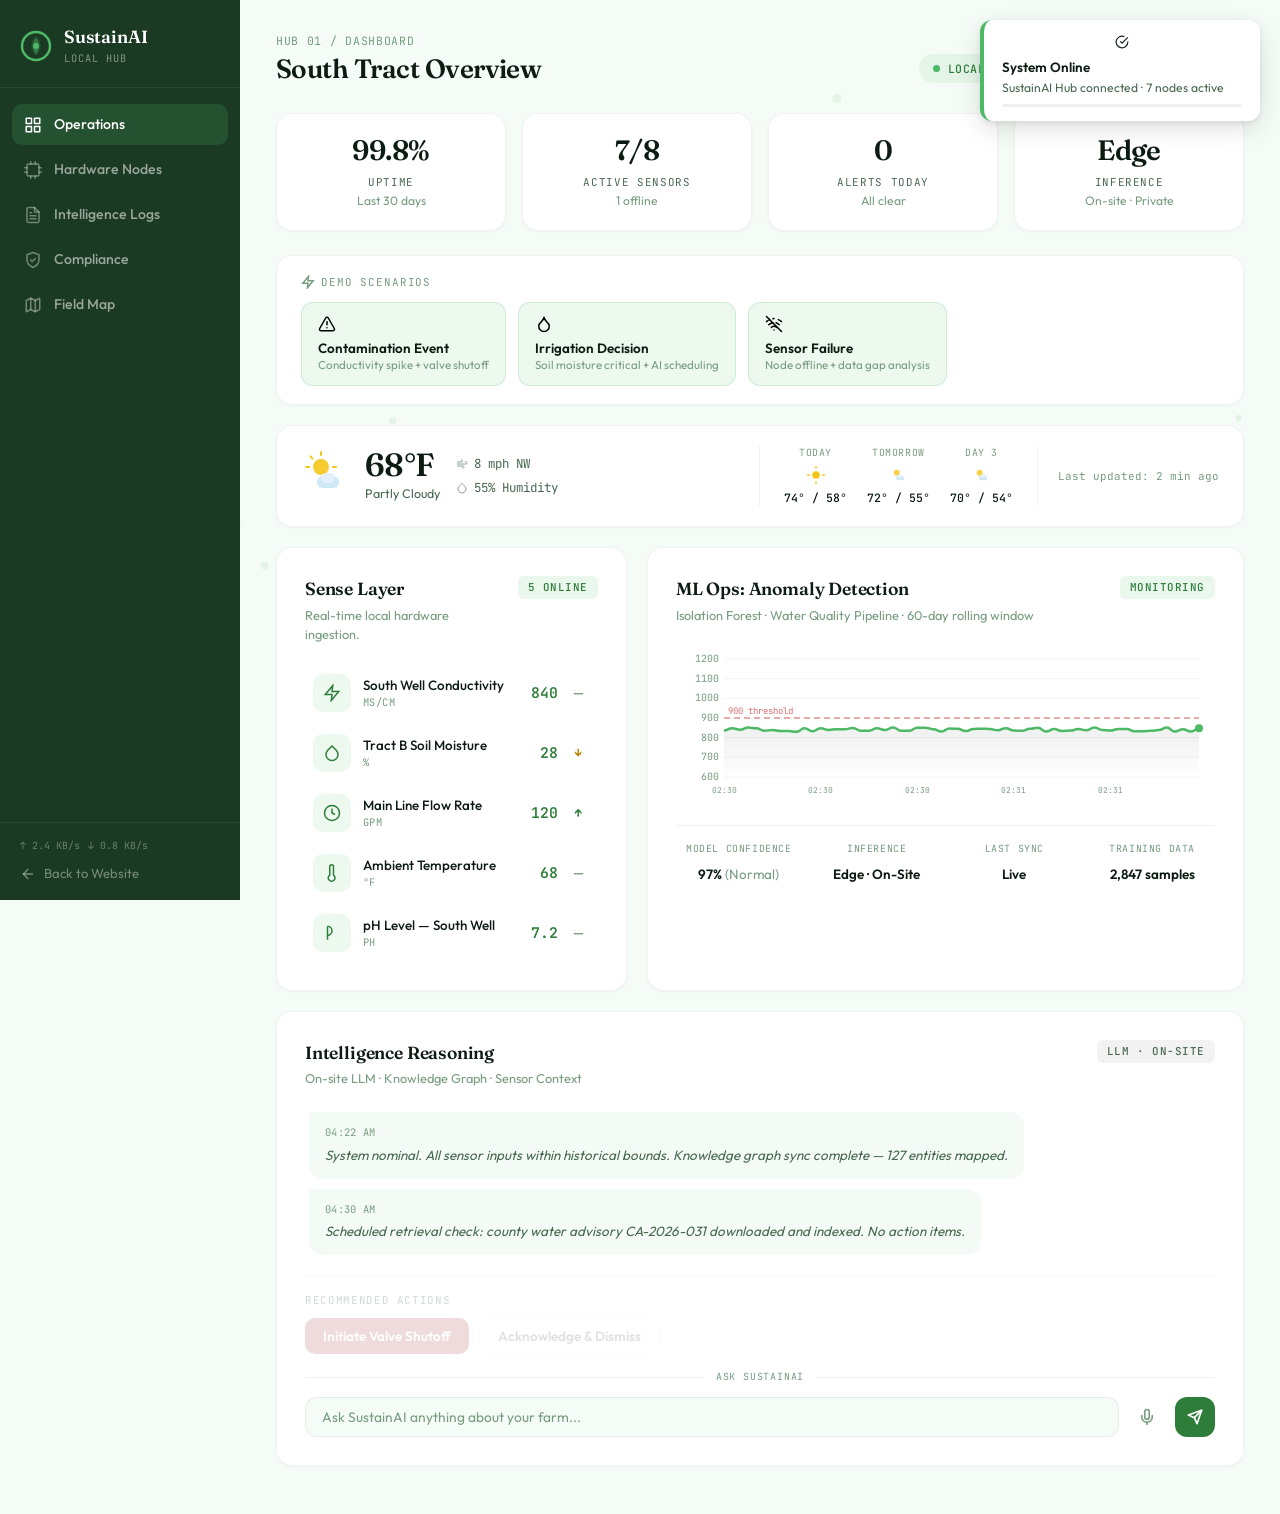
==== commit 9434f2e1: "Latest version of site 3" ====
--- a/demo.html
+++ b/demo.html
@@ -147,17 +147,17 @@
         </div>
         <div class="scenario-cards">
           <button class="scenario-btn" id="scenario1Btn" data-scenario="1">
-            <span class="scenario-icon scenario-icon-red">⚠</span>
+            <span class="scenario-icon scenario-icon-red"><svg width="18" height="18" viewBox="0 0 24 24" fill="none" stroke="currentColor" stroke-width="2" stroke-linecap="round" stroke-linejoin="round"><path d="m21.73 18-8-14a2 2 0 0 0-3.48 0l-8 14A2 2 0 0 0 4 21h16a2 2 0 0 0 1.73-3Z"/><line x1="12" x2="12" y1="9" y2="13"/><line x1="12" x2="12.01" y1="17" y2="17"/></svg></span>
             <span class="scenario-title">Contamination Event</span>
             <span class="scenario-desc">Conductivity spike + valve shutoff</span>
           </button>
           <button class="scenario-btn" id="scenario2Btn" data-scenario="2">
-            <span class="scenario-icon scenario-icon-amber">💧</span>
+            <span class="scenario-icon scenario-icon-amber"><svg width="18" height="18" viewBox="0 0 24 24" fill="none" stroke="currentColor" stroke-width="2" stroke-linecap="round" stroke-linejoin="round"><path d="M12 22a7 7 0 0 0 7-7c0-2-1-3.9-3-5.5s-3.5-4-4-6.5c-.5 2.5-2 4.9-4 6.5C6 11.1 5 13 5 15a7 7 0 0 0 7 7z"/></svg></span>
             <span class="scenario-title">Irrigation Decision</span>
             <span class="scenario-desc">Soil moisture critical + AI scheduling</span>
           </button>
           <button class="scenario-btn" id="scenario3Btn" data-scenario="3">
-            <span class="scenario-icon scenario-icon-gray">📡</span>
+            <span class="scenario-icon scenario-icon-gray"><svg width="18" height="18" viewBox="0 0 24 24" fill="none" stroke="currentColor" stroke-width="2" stroke-linecap="round" stroke-linejoin="round"><line x1="2" x2="22" y1="2" y2="22"/><path d="M8.5 16.5a5 5 0 0 1 7 0"/><path d="M2 8.82a15 15 0 0 1 4.17-2.65"/><path d="M10.66 5c.44-.11.89-.2 1.34-.28"/><path d="M22 8.82a15 15 0 0 0-4.17-2.65"/><path d="M5 13a10 10 0 0 1 5.24-2.76"/><path d="M14.76 10.24A10 10 0 0 1 19 13"/><line x1="12" x2="12.01" y1="20" y2="20"/></svg></span>
             <span class="scenario-title">Sensor Failure</span>
             <span class="scenario-desc">Node offline + data gap analysis</span>
           </button>
@@ -376,6 +376,9 @@
             </div>
             <div class="ai-chat-row">
               <input type="text" class="ai-chat-input" id="aiChatInput" placeholder="Ask SustainAI anything about your farm..." autocomplete="off">
+              <button class="ai-chat-mic" id="aiChatMic" aria-label="Voice input">
+                <svg width="18" height="18" viewBox="0 0 24 24" fill="none" stroke="currentColor" stroke-width="2.2" stroke-linecap="round" stroke-linejoin="round"><path d="M12 2a3 3 0 0 0-3 3v7a3 3 0 0 0 6 0V5a3 3 0 0 0-3-3Z"/><path d="M19 10v2a7 7 0 0 1-14 0v-2"/><line x1="12" x2="12" y1="19" y2="22"/></svg>
+              </button>
               <button class="ai-chat-send" id="aiChatSend" aria-label="Send">
                 <svg width="16" height="16" viewBox="0 0 24 24" fill="none" stroke="currentColor" stroke-width="2.5" stroke-linecap="round" stroke-linejoin="round"><line x1="22" y1="2" x2="11" y2="13"/><polygon points="22 2 15 22 11 13 2 9 22 2"/></svg>
               </button>
--- a/css/demo.css
+++ b/css/demo.css
@@ -1354,18 +1354,33 @@
   color: var(--d-light);
 }
 
+.ai-chat-mic,
 .ai-chat-send {
   width: 40px;
   height: 40px;
   border-radius: 12px;
-  background: var(--d-green);
   border: none;
-  color: #fff;
   display: flex;
   align-items: center;
   justify-content: center;
   flex-shrink: 0;
   transition: all 0.2s;
+  cursor: pointer;
+}
+
+.ai-chat-mic {
+  background: transparent;
+  color: var(--d-light);
+}
+
+.ai-chat-mic:hover {
+  background: var(--d-border);
+  color: var(--d-text);
+}
+
+.ai-chat-send {
+  background: var(--d-green);
+  color: #fff;
 }
 
 .ai-chat-send:hover {
